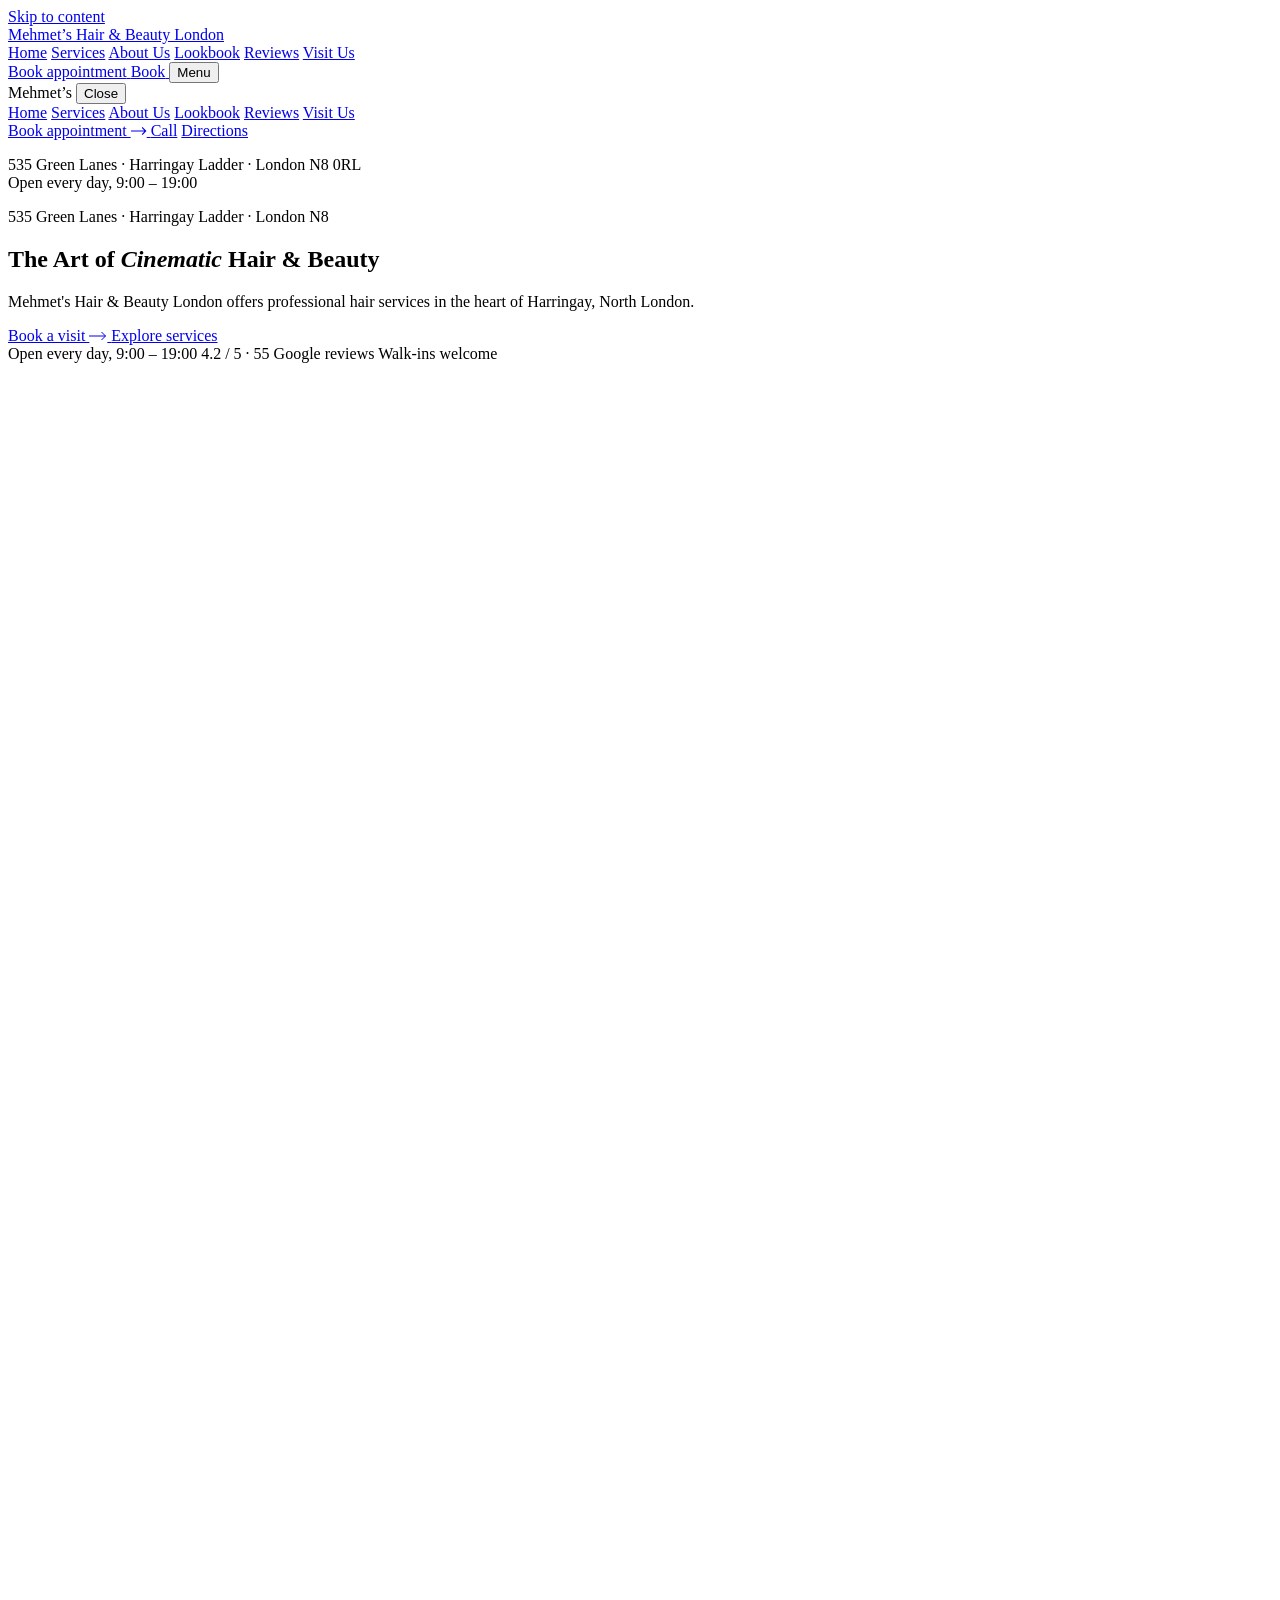
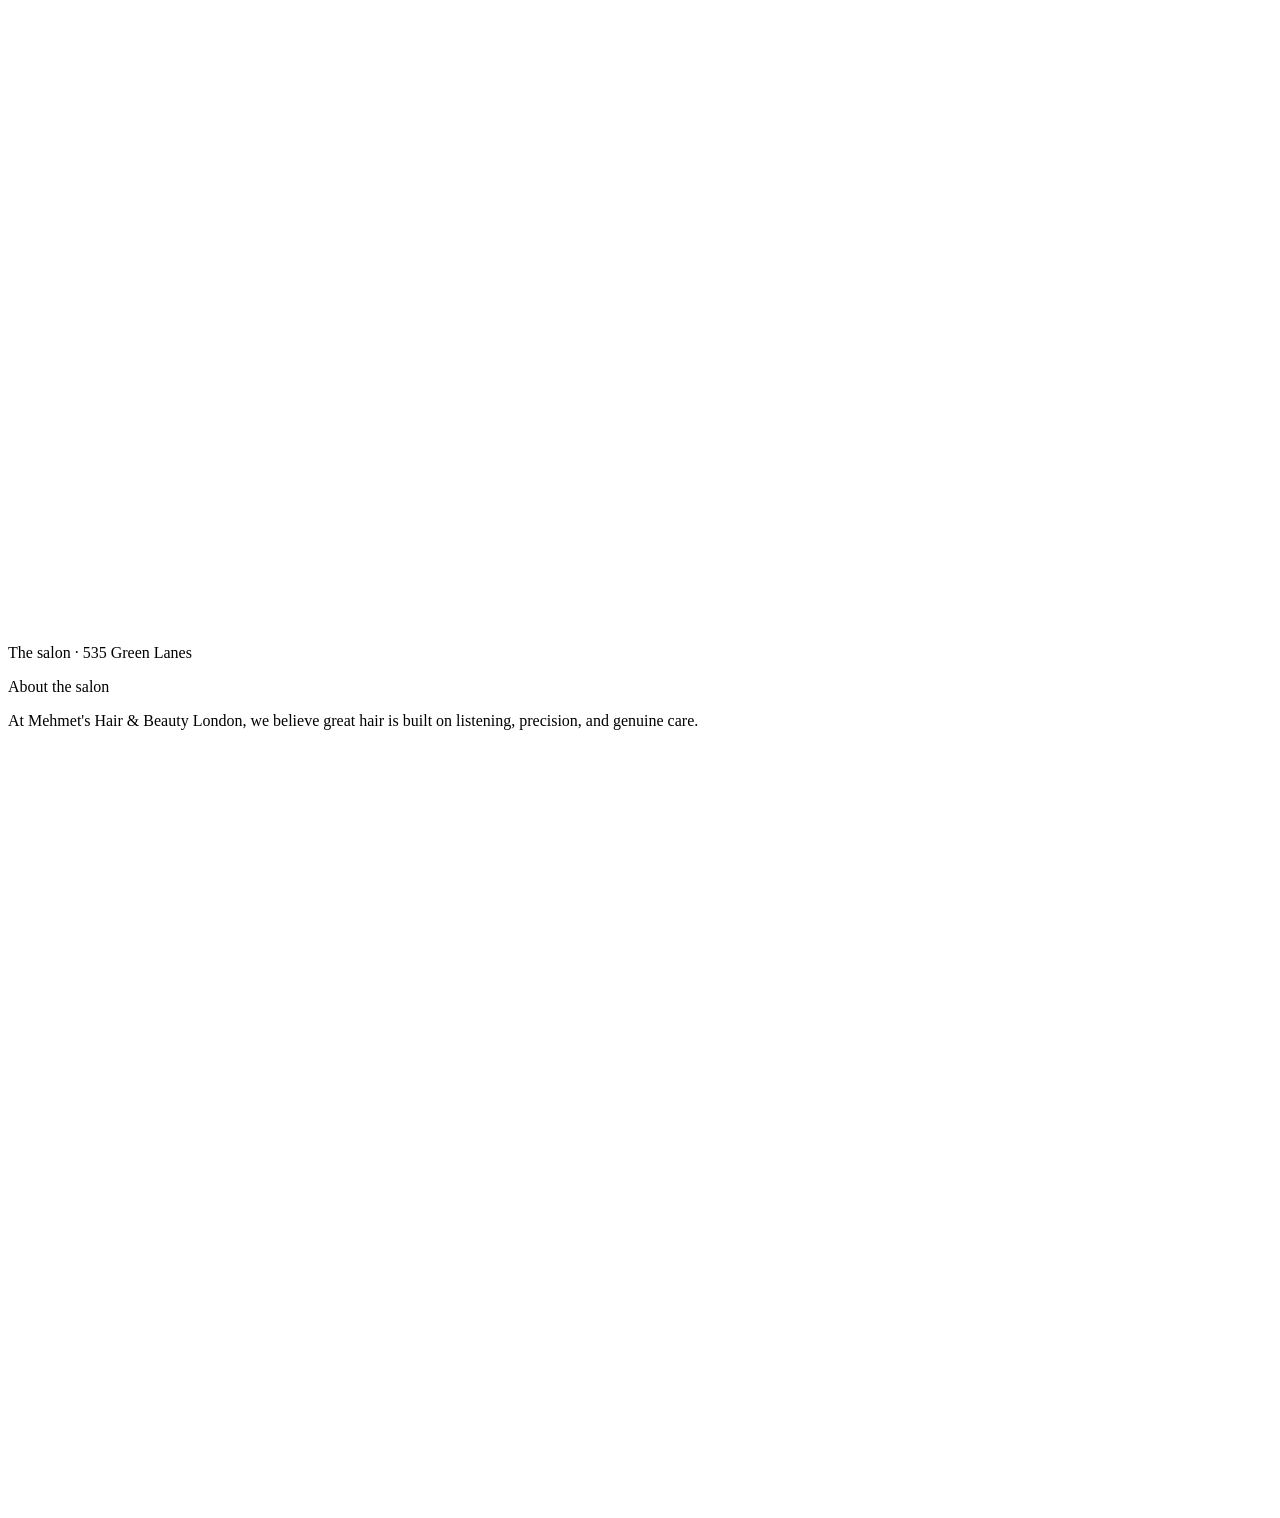
==== index.html @ 2f1217dd "Add files via upload" ====
<!DOCTYPE html>
<html lang="en-GB">
<head>
<meta charset="utf-8">
<meta name="viewport" content="width=device-width, initial-scale=1">
<title>Mehmet's Hair &amp; Beauty London | Hair Salon on Green Lanes, Harringay N8</title>
<meta name="description" content="Haircuts, blow dry, balayage, colour and beauty treatments at 535 Green Lanes, Harringay Ladder, London N8 0RL. Open every day 9:00–19:00. Call to book or walk in.">
<link rel="canonical" href="./">
<meta property="og:type" content="website">
<meta property="og:site_name" content="Mehmet's Hair &amp; Beauty London">
<meta property="og:title" content="Mehmet's Hair &amp; Beauty London — Green Lanes, Harringay">
<meta property="og:description" content="Haircuts, blow dry, balayage and beauty at 535 Green Lanes, London N8 0RL. Open every day 9:00–19:00.">
<meta property="og:image" content="assets/images/look-blonde-waves.jpg">
<meta name="twitter:card" content="summary_large_image">
<meta name="theme-color" content="#15120E">
<link rel="icon" href="favicon.svg" type="image/svg+xml">
<link rel="preconnect" href="https://fonts.googleapis.com">
<link rel="preconnect" href="https://fonts.gstatic.com" crossorigin>
<link rel="stylesheet" href="https://fonts.googleapis.com/css2?family=Libre+Caslon+Display&amp;family=Libre+Caslon+Text:ital@1&amp;family=Schibsted+Grotesk:wght@400;500;600&amp;display=swap" media="print" onload="this.media='all'">
<noscript><link rel="stylesheet" href="https://fonts.googleapis.com/css2?family=Libre+Caslon+Display&amp;family=Libre+Caslon+Text:ital@1&amp;family=Schibsted+Grotesk:wght@400;500;600&amp;display=swap"></noscript>
<link rel="preload" as="image" type="image/webp" fetchpriority="high"
      imagesizes="100vw"
      imagesrcset="assets/images/hero-salon-cinematic-480.webp 480w,
                   assets/images/hero-salon-cinematic-800.webp 800w,
                   assets/images/hero-salon-cinematic-1200.webp 1200w,
                   assets/images/hero-salon-cinematic.webp 1400w">
<link rel="stylesheet" href="assets/css/site.css?v=12">
<script type="application/ld+json">{"@context":"https://schema.org","@type":"HairSalon","name":"Mehmet's Hair & Beauty London","image":"assets/images/look-blonde-waves.jpg","telephone":"+44 20 8348 4081","address":{"@type":"PostalAddress","streetAddress":"535 Green Lanes, Harringay Ladder","addressLocality":"London","postalCode":"N8 0RL","addressCountry":"GB"},"geo":{"@type":"GeoCoordinates","latitude":51.5821896,"longitude":-0.0998259},"openingHoursSpecification":[{"@type":"OpeningHoursSpecification","dayOfWeek":["Monday","Tuesday","Wednesday","Thursday","Friday","Saturday","Sunday"],"opens":"09:00","closes":"19:00"}],"hasMap":"https://www.google.com/maps/place/?q=place_id:ChIJRani9_MbdkgRm6W9HlGE5A0","sameAs":["https://www.instagram.com/mehmets_hair_beauty/"]}</script>
<script src="assets/js/lenis.min.js?v=12" defer></script>
<script src="assets/js/site-motion.js?v=12" defer></script>
<script src="assets/js/site.js?v=12" defer></script>
</head>
<body>

<a class="skip-link" href="#main">Skip to content</a>

<!-- ============================================================= header -->
<header class="site-header" data-site-header>
  <div class="site-header__inner">
    <a class="wordmark" href="index.html" aria-label="Mehmet's Hair &amp; Beauty London, home">
      <span class="wordmark__name">Mehmet&rsquo;s</span>
      <span class="wordmark__sub">Hair &amp; Beauty London</span>
    </a>
    <nav class="main-nav" aria-label="Main">
      <a href="index.html" aria-current="page">Home</a>
      <a href="services.html">Services</a>
      <a href="#about">About Us</a>
      <a href="#lookbook">Lookbook</a>
      <a href="#reviews">Reviews</a>
      <a href="#visit">Visit Us</a>
    </nav>
    <div class="header-actions">
      <a class="btn-book" href="booking.html#request">
        <span class="btn-book__long">Book appointment</span>
        <span class="btn-book__short">Book</span>
      </a>
      <button class="menu-toggle" type="button" aria-label="Open menu" aria-expanded="false" aria-controls="site-menu" data-menu-open>
        <span class="menu-toggle__label">Menu</span>
        <span class="menu-toggle__bars" aria-hidden="true"><span></span><span></span></span>
      </button>
    </div>
  </div>
</header>

<!-- =============================================================== menu -->
<div class="site-menu" id="site-menu" role="dialog" aria-modal="true" aria-label="Menu" aria-hidden="true" data-menu>
  <div class="site-menu__bar">
    <span>Mehmet&rsquo;s</span>
    <button class="menu-close" type="button" data-menu-close>
      Close
      <span class="menu-close__x" aria-hidden="true"><span></span><span></span></span>
    </button>
  </div>
  <nav class="site-menu__nav" aria-label="Menu">
    <a href="index.html" aria-current="page">Home</a>
    <a href="services.html">Services</a>
    <a href="#about">About Us</a>
    <a href="#lookbook">Lookbook</a>
    <a href="#reviews">Reviews</a>
    <a href="#visit">Visit Us</a>
  </nav>
  <div class="site-menu__foot">
    <a class="btn-wide" href="booking.html#request">Book appointment
      <svg width="16" height="10" viewBox="0 0 18 10" fill="none" stroke="currentColor" stroke-width="1.3" aria-hidden="true"><path d="M0 5h16.5M12.5 1l4 4-4 4"/></svg>
    </a>
    <a class="btn-split" href="tel:+442083484081" aria-label="Call the salon on 020 8348 4081">Call</a>
    <a class="btn-split" href="https://www.google.com/maps/place/?q=place_id:ChIJRani9_MbdkgRm6W9HlGE5A0" target="_blank" rel="noopener">Directions</a>
    <p>535 Green Lanes · Harringay Ladder · London N8 0RL<br>Open every day, 9:00 – 19:00</p>
  </div>
</div>

<main id="main">

<!-- =========================================================== 01 hero -->
<section class="hero">
  <div class="hero__copy" data-parallax-below="1024" data-parallax-value="0.2">
    <p class="eyebrow hero__eyebrow" data-reveal="fade" data-now data-delay="100">535 Green Lanes · Harringay Ladder · London N8</p>
    <h1 data-reveal="lines" data-now data-delay="200">
      <span class="line"><span>The Art of</span></span>
      <span class="line"><span><em>Cinematic</em> Hair &amp;</span></span>
      <span class="line"><span>Beauty</span></span>
    </h1>
    <div class="hero__lede-row">
      <p class="hero__lede" data-reveal="up" data-now data-delay="700">Mehmet's Hair &amp; Beauty London offers professional hair services in the heart of Harringay, North London.</p>
      <div class="hero__cta" data-reveal="up" data-now data-delay="820">
        <a class="btn btn--cream" href="booking.html">Book a visit
          <svg width="18" height="10" viewBox="0 0 18 10" fill="none" stroke="currentColor" aria-hidden="true"><path d="M0 5h16.5M12.5 1l4 4-4 4"/></svg>
        </a>
        <a class="btn btn--ghost" href="services.html">Explore services</a>
      </div>
    </div>
    <div class="hero__meta" data-reveal="fade" data-now data-delay="1000">
      <span><span class="status-dot" data-status-dot></span><span data-status-text>Open every day, 9:00 – 19:00</span></span>
      <span>4.2 / 5 · 55 Google reviews</span>
      <span>Walk-ins welcome</span>
    </div>
  </div>
  <div class="hero__media">
    <div class="hero__frame" data-reveal="mask" data-now>
      <div class="hero__shift" data-parallax="0.12">
        <picture>
          <source type="image/webp"
                  sizes="100vw"
                  srcset="assets/images/hero-salon-cinematic-480.webp 480w,
                  assets/images/hero-salon-cinematic-800.webp 800w,
                  assets/images/hero-salon-cinematic-1200.webp 1200w,
                  assets/images/hero-salon-cinematic.webp 1400w">
          <img src="assets/images/hero-salon-cinematic.jpg" width="1400" height="1877" fetchpriority="high" decoding="async"
               alt="Inside Mehmet's Hair &amp; Beauty on Green Lanes: styling chairs and mirrors under warm ceiling light, with the wash area at the back">
        </picture>
      </div>
      <div class="hero__scrim-top"></div>
      <div class="hero__scrim-left"></div>
      <div class="hero__scrim-bottom"></div>
    </div>
    <div class="hero__rule" data-reveal="fade" data-now data-delay="1300" aria-hidden="true"></div>
    <span class="hero__vertical" data-reveal="fade" data-now data-delay="1500">The salon · 535 Green Lanes</span>
  </div>
</section>

<!-- ========================================================== 02 about -->
<section class="about" id="about">
  <div class="shell">
    <p class="eyebrow about__eyebrow" data-reveal="up">About the salon</p>
    <p class="about__statement" data-scrub>At Mehmet's Hair &amp; Beauty London, we believe great hair is built on listening, precision, and genuine care.</p>
    <div class="about__split">
      <div class="about__figure" data-reveal="mask">
        <div data-parallax="0.08">
          <picture>
            <source type="image/webp"
                  sizes="(min-width: 1024px) 48vw, 106vw"
                  srcset="assets/images/salon-storefront-480.webp 480w,
                  assets/images/salon-storefront-800.webp 800w,
                  assets/images/salon-storefront-1000.webp 1000w,
                  assets/images/salon-storefront.webp 1080w">
            <img src="assets/images/salon-storefront.jpg" width="1080" height="1442" loading="lazy" decoding="async"
                 alt="Mehmet's Hair &amp; Beauty shopfront with its red and blue script sign">
          </picture>
        </div>
      </div>
      <div class="about__text">
        <h2 data-reveal="lines">
          <span class="line line--flush"><span>Care, confidence &amp;</span></span>
          <span class="line"><span><em>beautiful results</em></span></span>
        </h2>
        <p data-reveal="up">For over 12 years on Green Lanes in Harringay, Mehmet has provided dedicated hair styling tailored to each client's individual needs.</p>
        <p data-reveal="up">Whether you need a quick trim, a precision haircut, a professional blow dry, or luminous balayage, every client receives personalized attention in a comfortable atmosphere.</p>
        <div class="about__stats" data-reveal="stagger">
          <div>
            <span class="about__stat-n">12+</span>
            <span class="about__stat-l">Years serving Harringay</span>
          </div>
          <div>
            <span class="about__stat-n">4.2<small> / 5</small></span>
            <span class="about__stat-l">From 55 Google reviews</span>
          </div>
        </div>
      </div>
    </div>
  </div>
</section>

<!-- ======================================================= 03 services -->
<section class="svc-index">
  <div class="shell">
    <div class="svc-index__head">
      <div>
        <p class="eyebrow" data-reveal="up">Services</p>
        <h2 data-reveal="lines">
          <span class="line line--flush"><span>The Craft of</span></span>
          <span class="line"><span>Hair &amp; Beauty</span></span>
        </h2>
      </div>
      <div class="svc-index__aside" data-reveal="up">
        <p>Bespoke haircuts, precision colouring, and luxury beauty treatments tailored to your individuality on Green Lanes.</p>
        <a class="link-underline link-underline--ink" href="services.html">View all services
          <svg width="18" height="10" viewBox="0 0 18 10" fill="none" stroke="currentColor" aria-hidden="true"><path d="M0 5h16.5M12.5 1l4 4-4 4"/></svg>
        </a>
      </div>
    </div>
    <div class="svc-index__list" data-preview-list="#svc-preview" data-reveal="stagger">
      <a class="svc-row" href="services.html#hair" data-preview="0">
        <span class="svc-row__main">
          <span class="svc-row__title">Hair &amp; Styling</span>
          <span class="svc-row__desc">Cuts, blow dry, updos, braids, perms and extensions</span>
        </span>
        <span class="svc-row__count">14 services
          <svg width="18" height="10" viewBox="0 0 18 10" fill="none" stroke="currentColor" aria-hidden="true"><path d="M0 5h16.5M12.5 1l4 4-4 4"/></svg>
        </span>
      </a>
      <a class="svc-row" href="services.html#colour" data-preview="1">
        <span class="svc-row__main">
          <span class="svc-row__title">Colour &amp; <em class="accent">Treatments</em></span>
          <span class="svc-row__desc">Balayage, highlights, gloss, keratin and hydration treatments</span>
        </span>
        <span class="svc-row__count">11 services
          <svg width="18" height="10" viewBox="0 0 18 10" fill="none" stroke="currentColor" aria-hidden="true"><path d="M0 5h16.5M12.5 1l4 4-4 4"/></svg>
        </span>
      </a>
      <a class="svc-row" href="services.html#beauty" data-preview="2">
        <span class="svc-row__main">
          <span class="svc-row__title">Beauty</span>
          <span class="svc-row__desc">Threading, waxing, laser hair removal, manicure and pedicure</span>
        </span>
        <span class="svc-row__count">5 services
          <svg width="18" height="10" viewBox="0 0 18 10" fill="none" stroke="currentColor" aria-hidden="true"><path d="M0 5h16.5M12.5 1l4 4-4 4"/></svg>
        </span>
      </a>
    </div>
  </div>
</section>

<!-- ======================================================= 04 lookbook -->
<section class="lookbook" id="lookbook" data-hscroll>
  <div class="lookbook__pin" data-hscroll-pin>
    <div class="lookbook__head">
      <div>
        <p class="eyebrow" data-reveal="up">Salon lookbook</p>
        <h2 data-reveal="lines"><span class="line"><span>The Hair <em class="accent">Collection</em></span></span></h2>
      </div>
      <p class="lookbook__intro" data-reveal="up">Recent haircuts, balayage, and styling work from Mehmet's Hair &amp; Beauty London.<span class="lookbook__swipe">Swipe to browse →</span></p>
    </div>
    <div class="lookbook__track" data-hscroll-track>

      <figure class="look">
        <div class="look__frame"><picture><source type="image/webp"
                  sizes="(min-width: 1024px) 410px, 90vw"
                  srcset="assets/images/look-ash-balayage-480.webp 480w,
                  assets/images/look-ash-balayage-800.webp 800w,
                  assets/images/look-ash-balayage-1200.webp 1200w,
                  assets/images/look-ash-balayage.webp 1220w"><img src="assets/images/look-ash-balayage.jpg" width="1220" height="1490" loading="lazy" decoding="async" style="object-position:35% 50%" alt="Silver-ash balayage with soft waves"></picture></div>
        <figcaption><span>Ash balayage</span></figcaption>
      </figure>
      <figure class="look look--low">
        <div class="look__frame"><picture><source type="image/webp"
                  sizes="(min-width: 1024px) 410px, 90vw"
                  srcset="assets/images/look-bridal-updo-480.webp 480w,
                  assets/images/look-bridal-updo-800.webp 800w,
                  assets/images/look-bridal-updo-1200.webp 1200w,
                  assets/images/look-bridal-updo.webp 1229w"><img src="assets/images/look-bridal-updo.jpg" width="1229" height="1500" loading="lazy" decoding="async" style="object-position:50% 35%" alt="Bridal updo with a crystal tiara and veil"></picture></div>
        <figcaption><span>Bridal updo</span></figcaption>
      </figure>
      <figure class="look">
        <div class="look__frame"><picture><source type="image/webp"
                  sizes="(min-width: 1024px) 410px, 90vw"
                  srcset="assets/images/look-platinum-fringe-480.webp 480w,
                  assets/images/look-platinum-fringe-800.webp 800w,
                  assets/images/look-platinum-fringe-1200.webp 1200w,
                  assets/images/look-platinum-fringe.webp 1229w"><img src="assets/images/look-platinum-fringe.jpg" width="1229" height="1500" loading="lazy" decoding="async" style="object-position:50% 30%" alt="Long platinum blonde hair with a full fringe"></picture></div>
        <figcaption><span>Platinum &amp; fringe</span></figcaption>
      </figure>
      <figure class="look look--low">
        <div class="look__frame"><picture><source type="image/webp"
                  sizes="(min-width: 1024px) 410px, 90vw"
                  srcset="assets/images/look-brunette-waves-480.webp 480w,
                  assets/images/look-brunette-waves-800.webp 800w,
                  assets/images/look-brunette-waves-1200.webp 1200w,
                  assets/images/look-brunette-waves.webp 1500w"><img src="assets/images/look-brunette-waves.jpg" width="1500" height="1496" loading="lazy" decoding="async" style="object-position:50% 40%" alt="Glossy brunette blow dry with loose waves"></picture></div>
        <figcaption><span>Brunette blow dry</span></figcaption>
      </figure>
      <figure class="look">
        <div class="look__frame"><picture><source type="image/webp"
                  sizes="(min-width: 1024px) 410px, 90vw"
                  srcset="assets/images/look-honey-blonde-480.webp 480w,
                  assets/images/look-honey-blonde-800.webp 800w,
                  assets/images/look-honey-blonde-1200.webp 1200w,
                  assets/images/look-honey-blonde.webp 1500w"><img src="assets/images/look-honey-blonde.jpg" width="1500" height="1320" loading="lazy" decoding="async" style="object-position:55% 50%" alt="Honey blonde balayage with a bouncy blow dry"></picture></div>
        <figcaption><span>Honey blonde</span></figcaption>
      </figure>
      <figure class="look look--low">
        <div class="look__frame"><picture><source type="image/webp"
                  sizes="(min-width: 1024px) 410px, 90vw"
                  srcset="assets/images/look-icy-blonde-480.webp 480w,
                  assets/images/look-icy-blonde-800.webp 800w,
                  assets/images/look-icy-blonde-1200.webp 1200w,
                  assets/images/look-icy-blonde.webp 1239w"><img src="assets/images/look-icy-blonde.jpg" width="1239" height="1500" loading="lazy" decoding="async" style="object-position:50% 30%" alt="Icy blonde lob photographed at the salon window on Green Lanes"></picture></div>
        <figcaption><span>Icy blonde</span></figcaption>
      </figure>
      <figure class="look">
        <div class="look__frame"><picture><source type="image/webp"
                  sizes="(min-width: 1024px) 410px, 90vw"
                  srcset="assets/images/look-bridal-curls-480.webp 480w,
                  assets/images/look-bridal-curls-800.webp 800w,
                  assets/images/look-bridal-curls-1200.webp 1200w,
                  assets/images/look-bridal-curls.webp 1498w"><img src="assets/images/look-bridal-curls.jpg" width="1498" height="1500" loading="lazy" decoding="async" style="object-position:50% 40%" alt="Bridal styling with long dark curls and a pearl headpiece"></picture></div>
        <figcaption><span>Bridal curls</span></figcaption>
      </figure>
      <figure class="look look--low">
        <div class="look__frame"><picture><source type="image/webp"
                  sizes="(min-width: 1024px) 410px, 90vw"
                  srcset="assets/images/look-ash-waves-480.webp 480w,
                  assets/images/look-ash-waves-800.webp 800w,
                  assets/images/look-ash-waves.webp 836w"><img src="assets/images/look-ash-waves.jpg" width="836" height="1243" loading="lazy" decoding="async" style="object-position:50% 30%" alt="Ash blonde waves outside the salon on Green Lanes"></picture></div>
        <figcaption><span>Ash blonde waves</span></figcaption>
      </figure>
      <figure class="look">
        <div class="look__frame"><picture><source type="image/webp"
                  sizes="(min-width: 1024px) 410px, 90vw"
                  srcset="assets/images/look-platinum-bob-480.webp 480w,
                  assets/images/look-platinum-bob-800.webp 800w,
                  assets/images/look-platinum-bob.webp 1195w"><img src="assets/images/look-platinum-bob.jpg" width="1195" height="1200" loading="lazy" decoding="async" style="object-position:30% 30%" alt="Sleek platinum blonde bob, shown from the front and in the mirror"></picture></div>
        <figcaption><span>Platinum bob</span></figcaption>
      </figure>
      <figure class="look look--low">
        <div class="look__frame"><picture><source type="image/webp"
                  sizes="(min-width: 1024px) 410px, 90vw"
                  srcset="assets/images/look-smoky-balayage-480.webp 480w,
                  assets/images/look-smoky-balayage-800.webp 800w,
                  assets/images/look-smoky-balayage.webp 953w"><img src="assets/images/look-smoky-balayage.jpg" width="953" height="1200" loading="lazy" decoding="async" style="object-position:40% 45%" alt="Smoky ash balayage with soft waves, outside the salon window on Green Lanes"></picture></div>
        <figcaption><span>Smoky balayage</span></figcaption>
      </figure>

      <div class="look-end">
        <p>More recent work on <em>Instagram</em></p>
        <a class="btn btn--ghost has-arrow" href="https://www.instagram.com/mehmets_hair_beauty/?hl=en" target="_blank" rel="noopener">@mehmets_hair_beauty
          <svg width="18" height="10" viewBox="0 0 18 10" fill="none" stroke="currentColor" aria-hidden="true"><path d="M0 5h16.5M12.5 1l4 4-4 4"/></svg>
        </a>
      </div>
    </div>
    <div class="lookbook__progress">
      <div><div data-hscroll-progress></div></div>
    </div>
  </div>
</section>

<!-- ======================================================== 05 reviews -->
<section class="reviews" id="reviews">
  <div class="shell reviews__shell">
    <div class="reviews__aside">
      <p class="eyebrow" data-reveal="up">Client reviews</p>
      <div class="reviews__score" data-reveal="lines"><span class="line"><span data-reviews-score>4.2</span></span></div>
      <p data-reveal="up">Average rating out of 5, from <span data-reviews-count>55</span> reviews on Google.</p>
      <div class="reviews__actions" data-reveal="up">
        <a class="btn btn--cream on-wine" href="https://www.google.com/maps/place/?q=place_id:ChIJRani9_MbdkgRm6W9HlGE5A0" target="_blank" rel="noopener">Read on Google
          <svg width="18" height="10" viewBox="0 0 18 10" fill="none" stroke="currentColor" aria-hidden="true"><path d="M0 5h16.5M12.5 1l4 4-4 4"/></svg>
        </a>
        <a class="btn btn--ghost" href="https://search.google.com/local/writereview?placeid=ChIJRani9_MbdkgRm6W9HlGE5A0" target="_blank" rel="noopener">Write a review</a>
      </div>
    </div>
    <div class="reviews__list">
      <h2 data-reveal="lines">
        <span class="line"><span>Real words from</span></span>
        <span class="line"><span><em>our clients</em></span></span>
      </h2>
      <!-- Replaced in place when GET /api/reviews returns a live Google Business Profile cache -->
      <div data-reviews>
        <figure class="review" data-reveal="up">
          <span class="review__stars" aria-label="5 out of 5 stars">★★★★★</span>
          <blockquote>“Absolutely excellent haircut! Mehmet is incredibly skilled, professional and efficient. He understood exactly what suited me and gave me the best haircut I've had in a long time.”</blockquote>
          <figcaption>Samya Fawz <span>· Google review</span></figcaption>
        </figure>
        <figure class="review" data-reveal="up">
          <span class="review__stars" aria-label="5 out of 5 stars">★★★★★</span>
          <blockquote>“I have been going to mehmet for over 12 years now and he always listens and when you say cut a small amount of hair off he does exactly what you ask. You leave happy.”</blockquote>
          <figcaption>Charlotte Salam <span>· Google review</span></figcaption>
        </figure>
        <figure class="review" data-reveal="up">
          <span class="review__stars" aria-label="5 out of 5 stars">★★★★★</span>
          <blockquote>“Great local salon. Mehmet is professional and attentive. Would definitely recommend to anyone looking for quality hair care in Harringay.”</blockquote>
          <figcaption>Enis A <span>· Google review</span></figcaption>
        </figure>
      </div>
    </div>
  </div>
</section>

<!-- ========================================================== 06 visit -->
<section class="visit" id="visit">
  <div class="shell visit__shell">
    <div class="visit__copy on-light">
      <p class="eyebrow" data-reveal="up">Location &amp; hours</p>
      <h2 data-reveal="lines">
        <span class="line line--flush"><span>Visit our</span></span>
        <span class="line"><span><em class="accent">Harringay</em> salon</span></span>
      </h2>
      <p class="visit__lede" data-reveal="up">We are conveniently located on Green Lanes in the Harringay Ladder area of North London.</p>
      <div class="visit__facts" data-reveal="stagger">
        <div class="visit__fact">
          <span class="visit__key">Address</span>
          <address class="visit__val">535 Green Lanes, Harringay Ladder<br>London N8 0RL</address>
        </div>
        <div class="visit__fact">
          <span class="visit__key">Opening hours</span>
          <span class="visit__hours">
            <span class="visit__val">Monday – Sunday, 9:00 – 19:00</span>
            <span class="visit__status"><span class="status-dot" data-status-dot></span><span data-status-text>Open every day, 9:00 – 19:00</span></span>
          </span>
        </div>
        <div class="visit__note">Walk-ins welcome &amp; appointments available by phone.</div>
      </div>
      <div class="visit__cta" data-reveal="up">
        <a class="btn btn--ink" href="https://www.google.com/maps/place/?q=place_id:ChIJRani9_MbdkgRm6W9HlGE5A0" target="_blank" rel="noopener">Get directions
          <svg width="18" height="10" viewBox="0 0 18 10" fill="none" stroke="currentColor" aria-hidden="true"><path d="M0 5h16.5M12.5 1l4 4-4 4"/></svg>
        </a>
        <a class="btn btn--ghost-ink" href="tel:+442083484081" aria-label="Call the salon on 020 8348 4081">Call the salon</a>
      </div>
    </div>
    <div class="visit__map" data-reveal="mask">
      <iframe class="map-embed" title="Map showing Mehmet's Hair &amp; Beauty London at 535 Green Lanes, London N8 0RL"
              src="https://maps.google.com/maps?q=Mehmet%27s%20Hair%20%26%20Beauty%20London%2C%20535%20Green%20Lanes%2C%20London%20N8%200RL&amp;z=16&amp;output=embed"
              loading="lazy"></iframe>
    </div>
  </div>
</section>

<!-- ====================================================== 07 final CTA -->
<section class="closing">
  <div class="closing__panel" data-reveal="mask">
    <div class="closing__shift" data-parallax="0.1">
      <picture>
        <source type="image/webp"
                  sizes="114vw"
                  srcset="assets/images/salon-interior-480.webp 480w,
                  assets/images/salon-interior-800.webp 800w,
                  assets/images/salon-interior-1200.webp 1200w,
                  assets/images/salon-interior.webp 1800w">
        <img src="assets/images/salon-interior.jpg" width="1800" height="1350" loading="lazy" decoding="async"
             alt="Salon floor with a row of styling chairs facing tall mirrors and windows">
      </picture>
    </div>
    <div class="closing__scrim-x"></div>
    <div class="closing__scrim-y"></div>
    <div class="closing__copy">
      <p class="eyebrow" data-reveal="up">Your next look starts here</p>
      <h2 data-reveal="lines">
        <span class="line line--flush"><span>Visit Mehmet&rsquo;s</span></span>
        <span class="line"><span><em class="accent">in Harringay</em></span></span>
      </h2>
      <p data-reveal="up">Visit Mehmet's Hair &amp; Beauty London on Green Lanes, Harringay Ladder.</p>
      <div class="closing__cta" data-reveal="up">
        <a class="btn btn--cream" href="booking.html">Book a visit
          <svg width="18" height="10" viewBox="0 0 18 10" fill="none" stroke="currentColor" aria-hidden="true"><path d="M0 5h16.5M12.5 1l4 4-4 4"/></svg>
        </a>
        <a class="btn btn--ghost" href="tel:+442083484081" aria-label="Call the salon on 020 8348 4081">Call the salon</a>
      </div>
    </div>
  </div>
</section>

</main>

<!-- ============================================================= footer -->
<footer class="site-footer">
  <div class="shell">
    <div class="site-footer__grid">
      <div>
        <p class="site-footer__blurb">Professional hair salon located on Green Lanes, Harringay.</p>
      </div>
      <nav class="site-footer__col" aria-label="Footer">
        <span class="site-footer__head">Explore</span>
        <a href="index.html">Home</a>
        <a href="services.html">Services</a>
        <a href="#about">About Us</a>
        <a href="#lookbook">Lookbook</a>
        <a href="#reviews">Reviews</a>
        <a href="#visit">Visit Us</a>
        <a href="booking.html#request">Book appointment</a>
      </nav>
      <div class="site-footer__col">
        <span class="site-footer__head">Contact</span>
        <a href="tel:+442083484081" aria-label="Call the salon on 020 8348 4081">Call the salon</a>
        <a href="https://www.google.com/maps/place/?q=place_id:ChIJRani9_MbdkgRm6W9HlGE5A0" target="_blank" rel="noopener">Get directions</a>
        <a href="https://www.instagram.com/mehmets_hair_beauty/?hl=en" target="_blank" rel="noopener">Instagram</a>
      </div>
      <div class="site-footer__col">
        <span class="site-footer__head">Visit</span>
        <span>535 Green Lanes, Harringay Ladder<br>London N8 0RL</span>
        <span>Monday – Sunday<br>9:00 – 19:00</span>
      </div>
    </div>
    <div class="site-footer__word" data-reveal="lines" aria-hidden="true"><span class="line"><span>Mehmet&rsquo;s</span></span></div>
    <div class="site-footer__legal">
      <span>© 2026 Mehmet's Hair &amp; Beauty London. All rights reserved.</span>
      <span>535 Green Lanes · Harringay Ladder · London N8 0RL</span>
      <button class="to-top" type="button" data-to-top>Back to top <span aria-hidden="true">↑</span></button>
    </div>
  </div>
  <div class="quick-bar__spacer"></div>
</footer>

<!-- Cursor-follow preview for the services index (fine pointers only) -->
<!-- The card only ever shows on fine pointers at >=1024px. A display:none <img src>
     is still downloaded, so the sources stay in data-src until site-motion decides the
     preview is actually in play — otherwise every phone paid ~750KB for nothing. -->
<div class="svc-preview" id="svc-preview" aria-hidden="true">
  <img data-src="assets/images/look-brunette-waves-480.webp" data-preview-img="0" alt="" width="188" height="236" decoding="async">
  <img data-src="assets/images/look-ash-balayage-480.webp" data-preview-img="1" alt="" width="188" height="236" decoding="async">
  <img data-src="assets/images/look-bridal-curls-480.webp" data-preview-img="2" alt="" width="188" height="236" decoding="async">
</div>

<nav class="quick-bar" aria-label="Quick contact" data-quick-bar>
  <a href="tel:+442083484081" aria-label="Call the salon on 020 8348 4081">
    <svg width="16" height="16" viewBox="0 0 24 24" fill="none" stroke="currentColor" aria-hidden="true"><path d="M22 16.92v3a2 2 0 0 1-2.18 2 19.79 19.79 0 0 1-8.63-3.07 19.5 19.5 0 0 1-6-6 19.79 19.79 0 0 1-3.07-8.67A2 2 0 0 1 4.11 2h3a2 2 0 0 1 2 1.72 12.84 12.84 0 0 0 .7 2.81 2 2 0 0 1-.45 2.11L8.09 9.91a16 16 0 0 0 6 6l1.27-1.27a2 2 0 0 1 2.11-.45 12.84 12.84 0 0 0 2.81.7A2 2 0 0 1 22 16.92z"/></svg>Call
  </a>
  <a href="https://www.google.com/maps/place/?q=place_id:ChIJRani9_MbdkgRm6W9HlGE5A0" target="_blank" rel="noopener">
    <svg width="16" height="16" viewBox="0 0 24 24" fill="none" stroke="currentColor" aria-hidden="true"><path d="M21 10c0 7-9 13-9 13s-9-6-9-13a9 9 0 0 1 18 0z"/><circle cx="12" cy="10" r="3"/></svg>Directions
  </a>
</nav>

</body>
</html>
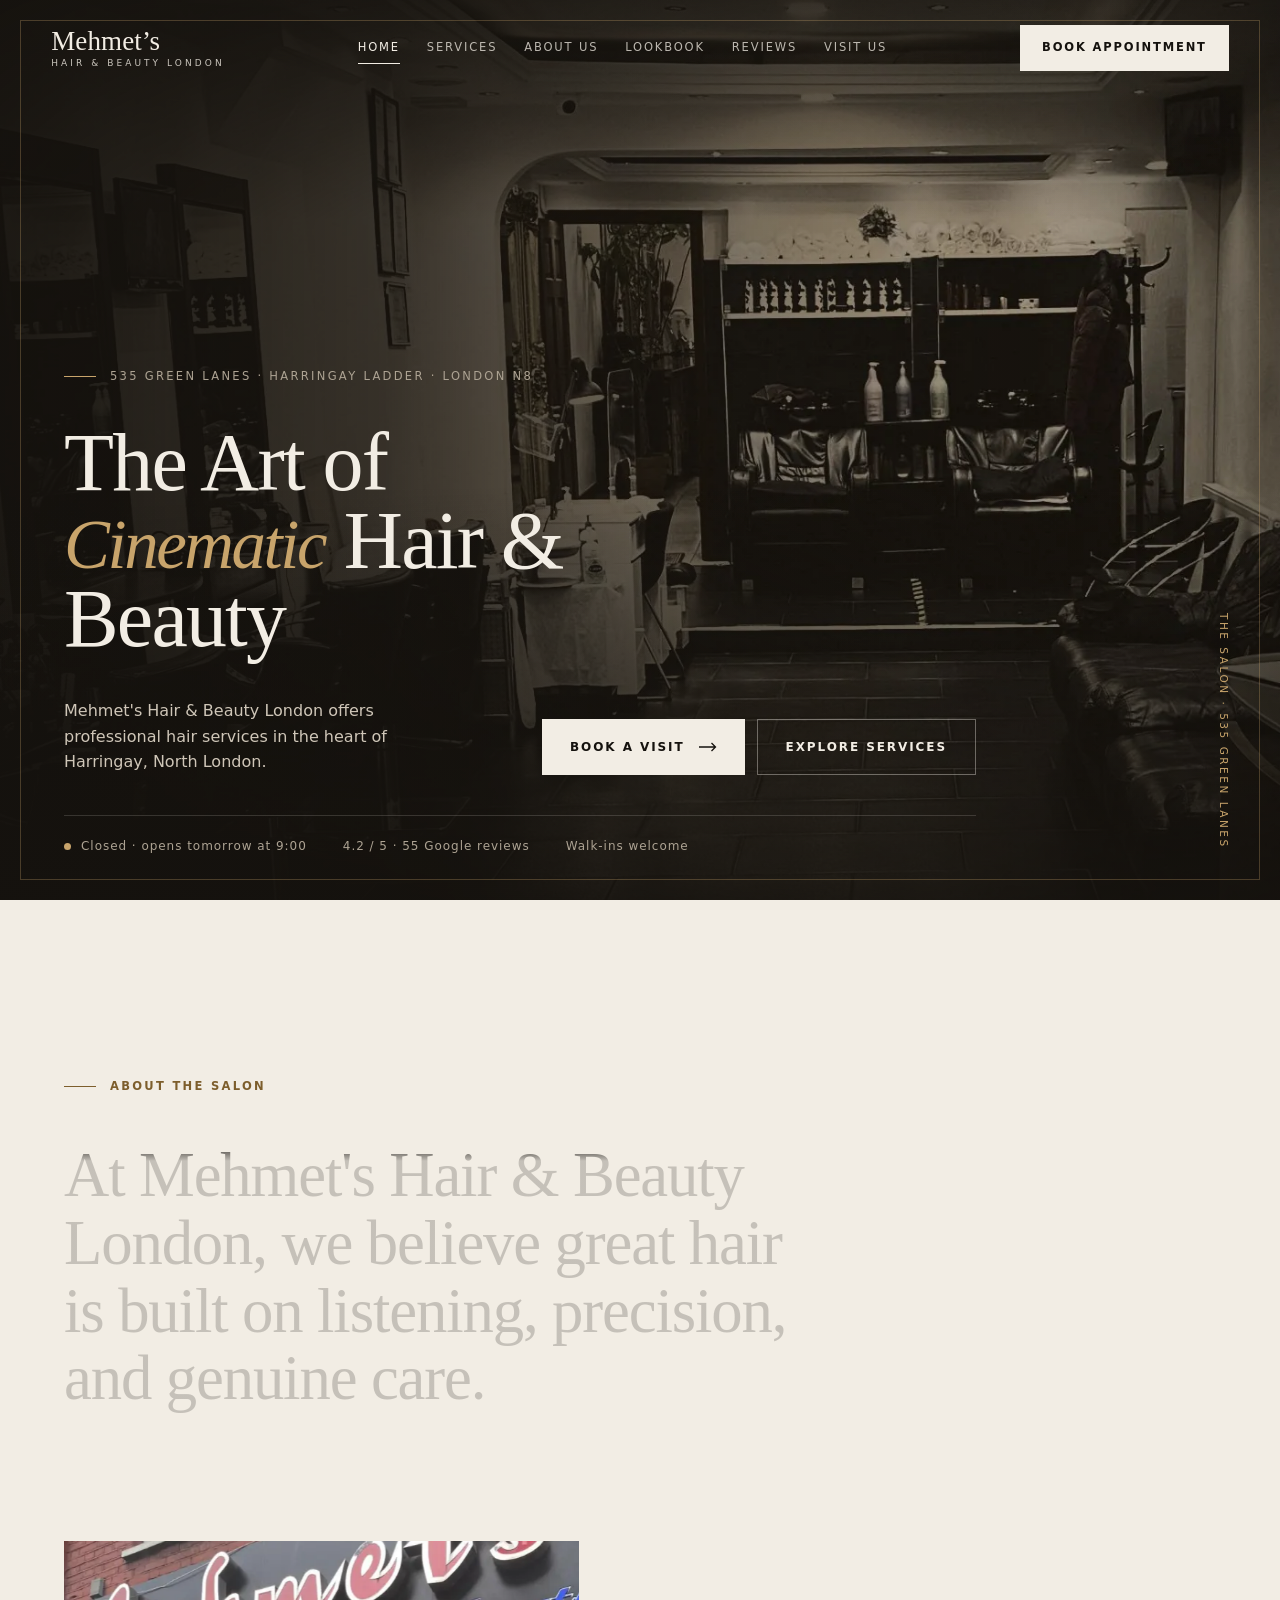
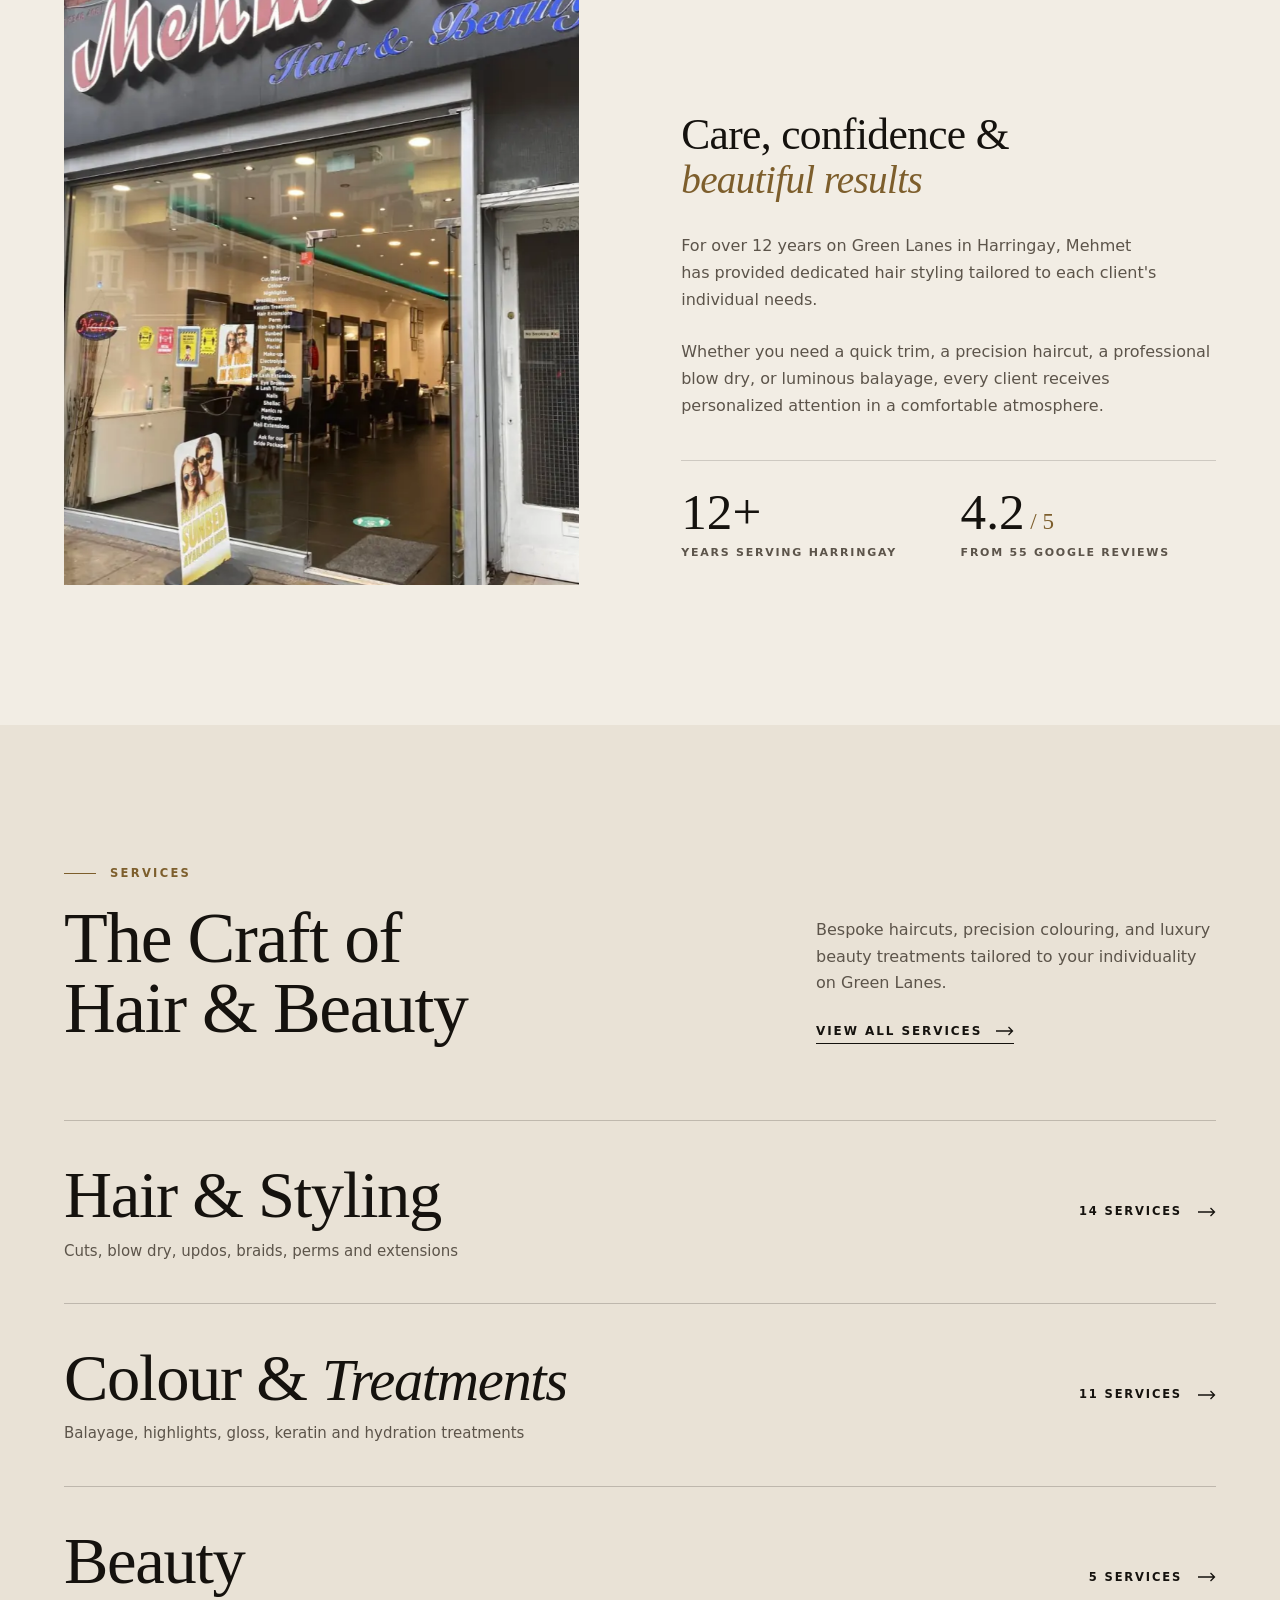
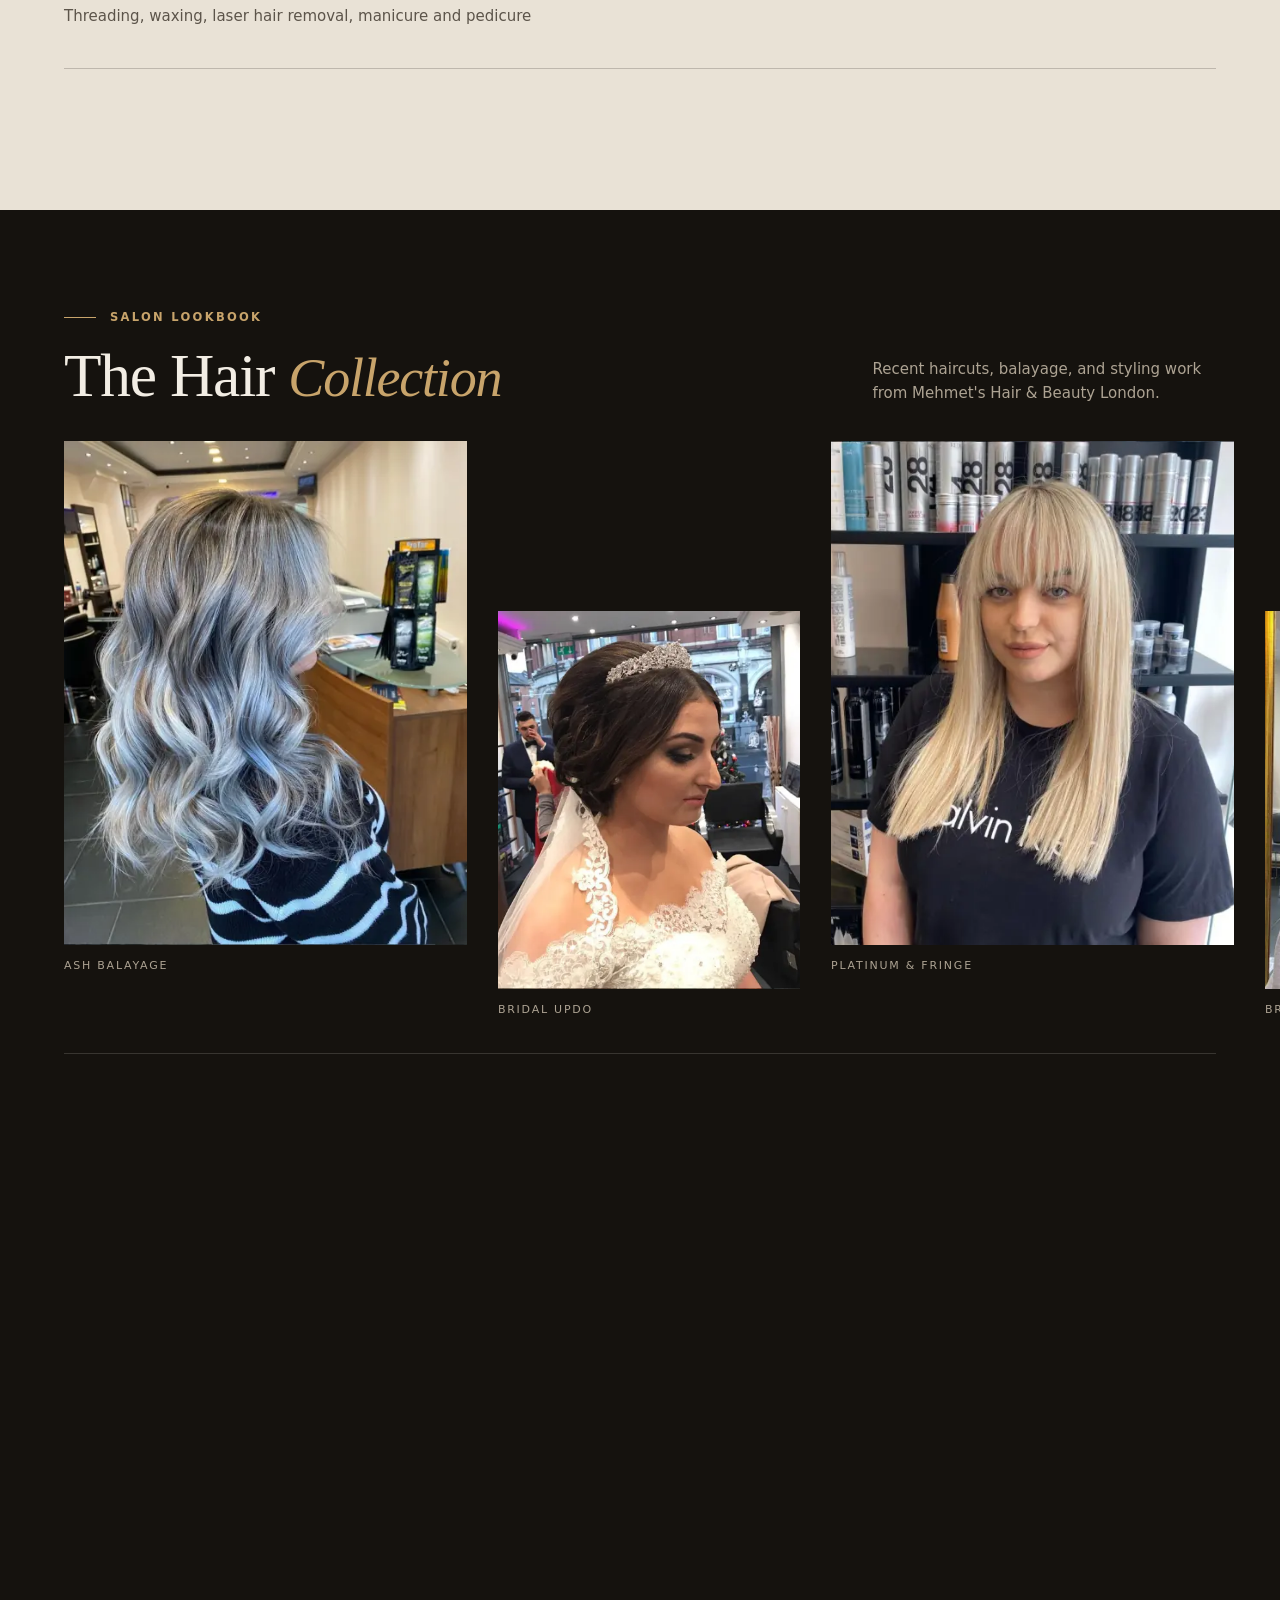
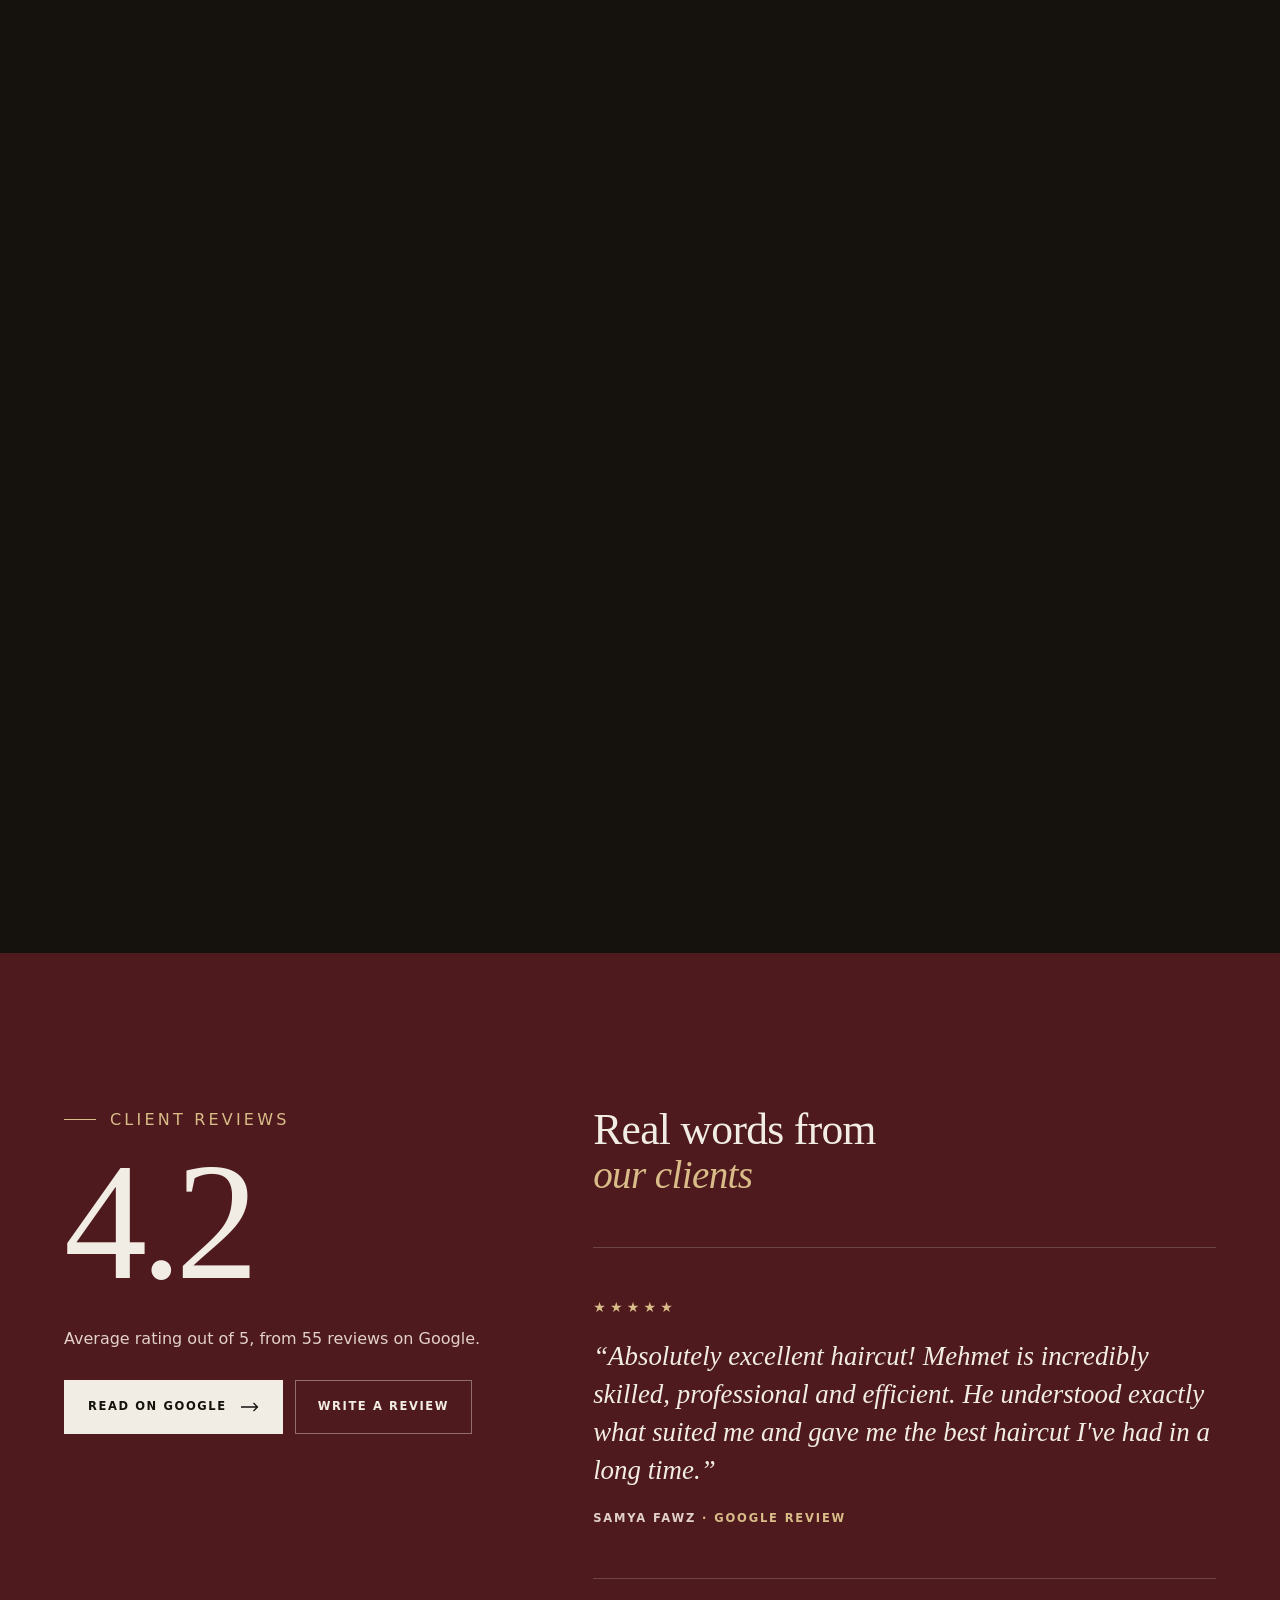
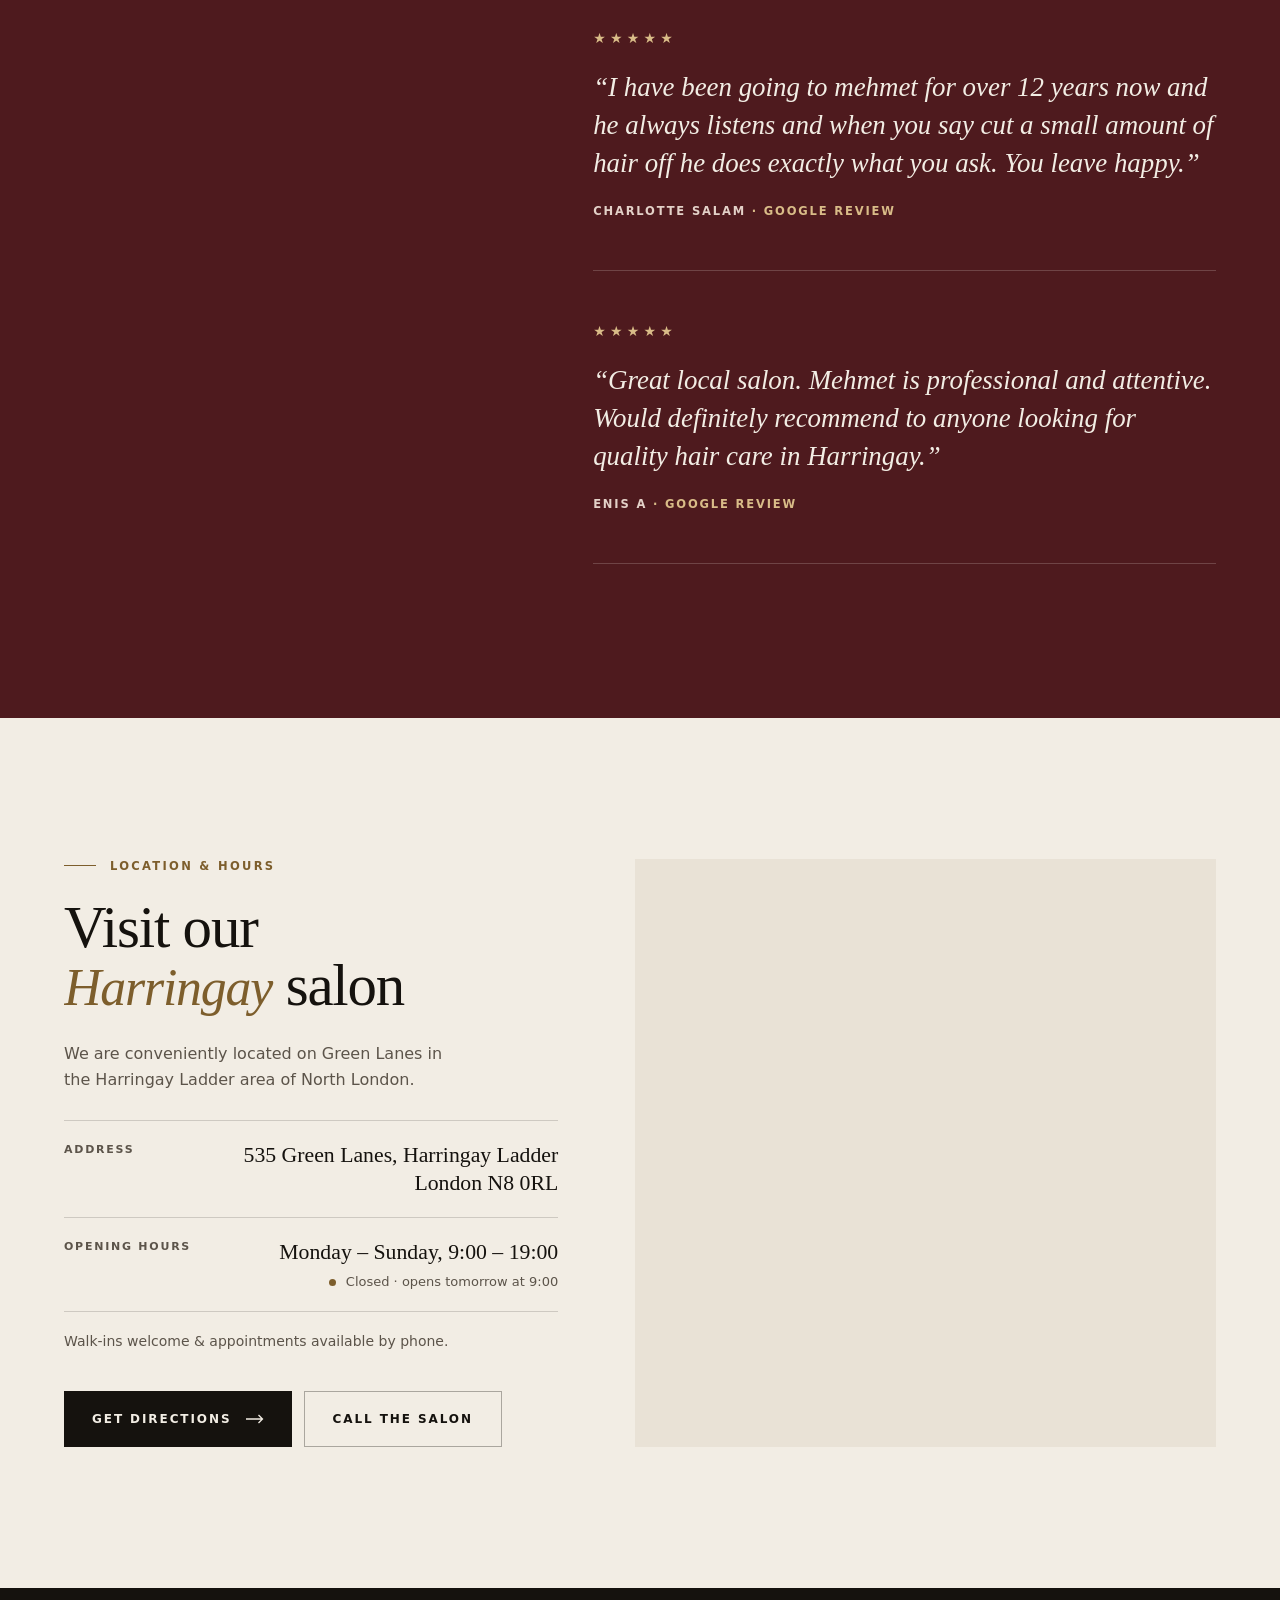
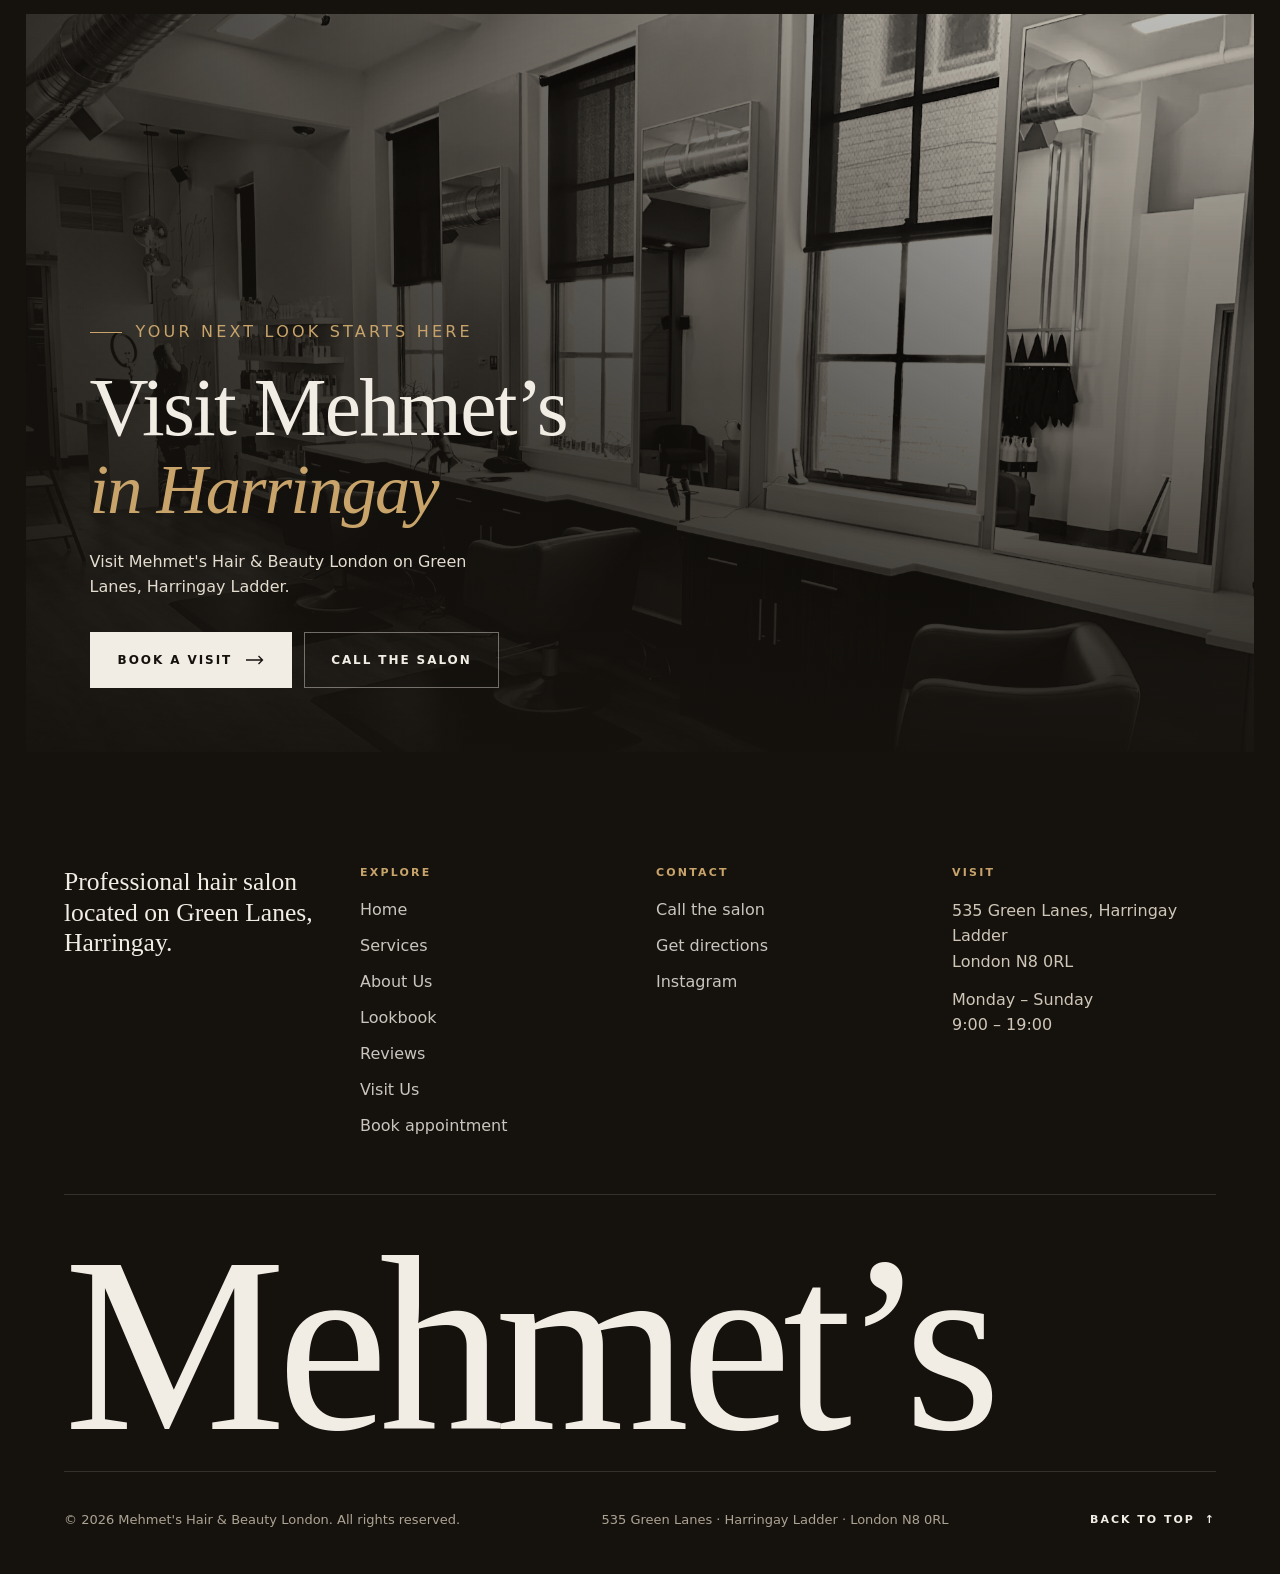
==== commit 654ac2f0: "Update and finalize salon website preview Fix Get Directions links to use the verified place ID with" ====
--- a/index.html
+++ b/index.html
@@ -10,7 +10,7 @@
 <meta property="og:site_name" content="Mehmet's Hair &amp; Beauty London">
 <meta property="og:title" content="Mehmet's Hair &amp; Beauty London — Green Lanes, Harringay">
 <meta property="og:description" content="Haircuts, blow dry, balayage and beauty at 535 Green Lanes, London N8 0RL. Open every day 9:00–19:00.">
-<meta property="og:image" content="assets/images/look-blonde-waves.jpg">
+<meta property="og:image" content="https://husnain-designs.github.io/Mehmets-hairsbeauty-preview/assets/images/look-blonde-waves.jpg">
 <meta name="twitter:card" content="summary_large_image">
 <meta name="theme-color" content="#15120E">
 <link rel="icon" href="favicon.svg" type="image/svg+xml">
@@ -84,7 +84,7 @@
       <svg width="16" height="10" viewBox="0 0 18 10" fill="none" stroke="currentColor" stroke-width="1.3" aria-hidden="true"><path d="M0 5h16.5M12.5 1l4 4-4 4"/></svg>
     </a>
     <a class="btn-split" href="tel:+442083484081" aria-label="Call the salon on 020 8348 4081">Call</a>
-    <a class="btn-split" href="https://www.google.com/maps/place/?q=place_id:ChIJRani9_MbdkgRm6W9HlGE5A0" target="_blank" rel="noopener">Directions</a>
+    <a class="btn-split" href="https://www.google.com/maps/dir/?api=1&amp;destination=Mehmet%27s%20Hair%20%26%20Beauty%20London%2C%20535%20Green%20Lanes%2C%20Harringay%20Ladder%2C%20London%20N8%200RL%2C%20United%20Kingdom&amp;destination_place_id=ChIJRani9_MbdkgRm6W9HlGE5A0" target="_blank" rel="noopener noreferrer">Directions</a>
     <p>535 Green Lanes · Harringay Ladder · London N8 0RL<br>Open every day, 9:00 – 19:00</p>
   </div>
 </div>
@@ -351,7 +351,7 @@
       <div class="reviews__score" data-reveal="lines"><span class="line"><span data-reviews-score>4.2</span></span></div>
       <p data-reveal="up">Average rating out of 5, from <span data-reviews-count>55</span> reviews on Google.</p>
       <div class="reviews__actions" data-reveal="up">
-        <a class="btn btn--cream on-wine" href="https://www.google.com/maps/place/?q=place_id:ChIJRani9_MbdkgRm6W9HlGE5A0" target="_blank" rel="noopener">Read on Google
+        <a class="btn btn--cream on-wine" href="https://www.google.com/maps/search/?api=1&amp;query=Mehmet%27s%20Hair%20%26%20Beauty%20London%2C%20535%20Green%20Lanes%2C%20Harringay%20Ladder%2C%20London%20N8%200RL%2C%20United%20Kingdom&amp;query_place_id=ChIJRani9_MbdkgRm6W9HlGE5A0" target="_blank" rel="noopener noreferrer">Read on Google
           <svg width="18" height="10" viewBox="0 0 18 10" fill="none" stroke="currentColor" aria-hidden="true"><path d="M0 5h16.5M12.5 1l4 4-4 4"/></svg>
         </a>
         <a class="btn btn--ghost" href="https://search.google.com/local/writereview?placeid=ChIJRani9_MbdkgRm6W9HlGE5A0" target="_blank" rel="noopener">Write a review</a>
@@ -409,7 +409,7 @@
         <div class="visit__note">Walk-ins welcome &amp; appointments available by phone.</div>
       </div>
       <div class="visit__cta" data-reveal="up">
-        <a class="btn btn--ink" href="https://www.google.com/maps/place/?q=place_id:ChIJRani9_MbdkgRm6W9HlGE5A0" target="_blank" rel="noopener">Get directions
+        <a class="btn btn--ink" href="https://www.google.com/maps/dir/?api=1&amp;destination=Mehmet%27s%20Hair%20%26%20Beauty%20London%2C%20535%20Green%20Lanes%2C%20Harringay%20Ladder%2C%20London%20N8%200RL%2C%20United%20Kingdom&amp;destination_place_id=ChIJRani9_MbdkgRm6W9HlGE5A0" target="_blank" rel="noopener noreferrer">Get directions
           <svg width="18" height="10" viewBox="0 0 18 10" fill="none" stroke="currentColor" aria-hidden="true"><path d="M0 5h16.5M12.5 1l4 4-4 4"/></svg>
         </a>
         <a class="btn btn--ghost-ink" href="tel:+442083484081" aria-label="Call the salon on 020 8348 4081">Call the salon</a>
@@ -417,7 +417,7 @@
     </div>
     <div class="visit__map" data-reveal="mask">
       <iframe class="map-embed" title="Map showing Mehmet's Hair &amp; Beauty London at 535 Green Lanes, London N8 0RL"
-              src="https://maps.google.com/maps?q=Mehmet%27s%20Hair%20%26%20Beauty%20London%2C%20535%20Green%20Lanes%2C%20London%20N8%200RL&amp;z=16&amp;output=embed"
+              src="https://maps.google.com/maps?q=place_id:ChIJRani9_MbdkgRm6W9HlGE5A0&amp;z=16&amp;output=embed"
               loading="lazy"></iframe>
     </div>
   </div>
@@ -479,7 +479,7 @@
       <div class="site-footer__col">
         <span class="site-footer__head">Contact</span>
         <a href="tel:+442083484081" aria-label="Call the salon on 020 8348 4081">Call the salon</a>
-        <a href="https://www.google.com/maps/place/?q=place_id:ChIJRani9_MbdkgRm6W9HlGE5A0" target="_blank" rel="noopener">Get directions</a>
+        <a href="https://www.google.com/maps/dir/?api=1&amp;destination=Mehmet%27s%20Hair%20%26%20Beauty%20London%2C%20535%20Green%20Lanes%2C%20Harringay%20Ladder%2C%20London%20N8%200RL%2C%20United%20Kingdom&amp;destination_place_id=ChIJRani9_MbdkgRm6W9HlGE5A0" target="_blank" rel="noopener noreferrer">Get directions</a>
         <a href="https://www.instagram.com/mehmets_hair_beauty/?hl=en" target="_blank" rel="noopener">Instagram</a>
       </div>
       <div class="site-footer__col">
@@ -512,7 +512,7 @@
   <a href="tel:+442083484081" aria-label="Call the salon on 020 8348 4081">
     <svg width="16" height="16" viewBox="0 0 24 24" fill="none" stroke="currentColor" aria-hidden="true"><path d="M22 16.92v3a2 2 0 0 1-2.18 2 19.79 19.79 0 0 1-8.63-3.07 19.5 19.5 0 0 1-6-6 19.79 19.79 0 0 1-3.07-8.67A2 2 0 0 1 4.11 2h3a2 2 0 0 1 2 1.72 12.84 12.84 0 0 0 .7 2.81 2 2 0 0 1-.45 2.11L8.09 9.91a16 16 0 0 0 6 6l1.27-1.27a2 2 0 0 1 2.11-.45 12.84 12.84 0 0 0 2.81.7A2 2 0 0 1 22 16.92z"/></svg>Call
   </a>
-  <a href="https://www.google.com/maps/place/?q=place_id:ChIJRani9_MbdkgRm6W9HlGE5A0" target="_blank" rel="noopener">
+  <a href="https://www.google.com/maps/dir/?api=1&amp;destination=Mehmet%27s%20Hair%20%26%20Beauty%20London%2C%20535%20Green%20Lanes%2C%20Harringay%20Ladder%2C%20London%20N8%200RL%2C%20United%20Kingdom&amp;destination_place_id=ChIJRani9_MbdkgRm6W9HlGE5A0" target="_blank" rel="noopener noreferrer">
     <svg width="16" height="16" viewBox="0 0 24 24" fill="none" stroke="currentColor" aria-hidden="true"><path d="M21 10c0 7-9 13-9 13s-9-6-9-13a9 9 0 0 1 18 0z"/><circle cx="12" cy="10" r="3"/></svg>Directions
   </a>
 </nav>
--- a/assets/css/site.css
+++ b/assets/css/site.css
@@ -0,0 +1,2630 @@
+/* ==========================================================================
+   Mehmet's Hair & Beauty London
+   Design tokens and shared chrome. Values mirror the Claude Design prototypes
+   (Home.dc.html / Services.dc.html / Booking.dc.html) exactly; the layout
+   switches that the prototypes computed in JS from window.innerWidth are
+   expressed here as media queries at the same breakpoints:
+     < 768   phone          >= 1024  desktop layout ("d")
+     >= 1100 booking rail   >= 1200  inline main nav
+   ========================================================================== */
+
+:root {
+  /* Surfaces */
+  --ink:        #15120E;
+  --ink-2:      #1C1814;
+  --ink-3:      #201B16;
+  --cream:      #F2EDE4;
+  --sand:       #E9E2D6;
+  --sand-2:     #DDD4C5;
+  --wine:       #4E1A1E;
+
+  /* Accents */
+  --gold:       #C8A46B;   /* on dark  */
+  --gold-deep:  #7D5E2C;   /* on light */
+  --gold-soft:  #D9BC88;   /* on wine  */
+
+  /* Text */
+  --on-dark:        #F2EDE4;
+  --on-dark-muted:  #ADA393;
+  --on-dark-soft:   #CFC6B8;
+  --on-dark-warm:   #E4DCCF;
+  --on-wine-muted:  #E3D1C8;
+  --on-light:       #15120E;
+  --on-light-muted: #5C544A;
+  --disabled:       #8E8476;
+  --disabled-2:     #7E7466;
+  --error:          #8A2A2A;
+
+  /* Status dots */
+  --open-dark:  #93B58C;
+  --open-light: #4F7A48;
+
+  /* Hairlines */
+  --line-dark:   rgba(242,237,228,.16);
+  --line-dark-2: rgba(242,237,228,.18);
+  --line-light:  rgba(21,18,14,.16);
+  --line-light-2:rgba(21,18,14,.2);
+
+  /* Type */
+  --display: 'Libre Caslon Display', Georgia, 'Times New Roman', serif;
+  --italic:  'Libre Caslon Text', Georgia, 'Times New Roman', serif;
+  --sans:    'Schibsted Grotesk', system-ui, -apple-system, 'Segoe UI', sans-serif;
+
+  /* Motion */
+  --ease:      cubic-bezier(.16, 1, .3, 1);
+  --ease-mask: cubic-bezier(.77, 0, .18, 1);
+
+  /* Rhythm */
+  --gutter:     clamp(20px, 5vw, 64px);
+  --gutter-hdr: clamp(20px, 4vw, 56px);
+  --shell:      1440px;
+  --header-h:   96px;
+}
+
+/* --------------------------------------------------------------- reset -- */
+html { background: var(--ink); -webkit-text-size-adjust: 100%; }
+html, body { margin: 0; overflow-x: clip; }
+body {
+  -webkit-font-smoothing: antialiased;
+  -moz-osx-font-smoothing: grayscale;
+  text-rendering: optimizeLegibility;
+  font-family: var(--sans);
+  background: var(--ink);
+  color: var(--on-dark);
+}
+*, *::before, *::after { box-sizing: border-box; }
+img, iframe, svg, video { display: block; max-width: 100%; }
+/* <picture> is a pure wrapper: keep the <img> as the direct layout child */
+picture { display: contents; }
+/* Any component that sets its own `display` would otherwise out-rank the UA's
+   [hidden] rule, leaving JS-hidden elements on screen. Toggle visibility with
+   el.hidden and let this win. Elements that must stay in layout while hidden
+   use a class and `visibility` instead. */
+[hidden] { display: none !important; }
+a { color: var(--gold-deep); }
+a:hover { color: var(--ink); }
+a:focus-visible, button:focus-visible, input:focus-visible, textarea:focus-visible {
+  outline: 2px solid var(--gold);
+  outline-offset: 4px;
+}
+::selection { background: var(--gold); color: var(--ink); }
+[data-hscroll-track]::-webkit-scrollbar { display: none; }
+
+/* Lenis */
+html.lenis, html.lenis body { height: auto; }
+.lenis.lenis-smooth { scroll-behavior: auto !important; }
+.lenis.lenis-stopped { overflow: hidden; }
+
+@media (prefers-reduced-motion: reduce) {
+  *, *::before, *::after {
+    transition-duration: .01ms !important;
+    animation-duration: .01ms !important;
+    scroll-behavior: auto !important;
+  }
+}
+
+/* ----------------------------------------------------------- utilities -- */
+.shell {
+  max-width: var(--shell);
+  margin-inline: auto;
+  padding-inline: var(--gutter);
+}
+
+/* Heading line, clipped so site-motion can slide the inner span up into it */
+.line { display: block; overflow: hidden; padding: 0 .1em .12em 0; margin-bottom: -.12em; }
+.line > span { display: block; }
+.line--flush { padding-right: 0; }
+
+em.accent {
+  font-family: var(--italic);
+  font-style: italic;
+  font-size: .88em;
+}
+
+/* Small uppercase label with the leading rule */
+.eyebrow {
+  margin: 0;
+  display: flex;
+  align-items: center;
+  gap: 14px;
+  font: 600 11.5px/1.3 var(--sans);
+  letter-spacing: .2em;
+  text-transform: uppercase;
+}
+.eyebrow::before {
+  content: "";
+  width: 32px;
+  height: 1px;
+  background: currentColor;
+  flex: none;
+}
+.eyebrow--bare::before { display: none; }
+
+.skip-link {
+  position: fixed;
+  left: -9999px;
+  top: 12px;
+  z-index: 100;
+  background: var(--cream);
+  color: var(--ink);
+  padding: 14px 18px;
+  font: 600 13px/1 var(--sans);
+  text-decoration: none;
+}
+.skip-link:focus { left: 12px; }
+
+.visually-hidden {
+  position: absolute;
+  left: -9999px;
+  top: 0;
+  width: 1px;
+  height: 1px;
+  overflow: hidden;
+}
+
+/* ------------------------------------------------------------- buttons -- */
+.btn {
+  display: inline-flex;
+  align-items: center;
+  gap: 14px;
+  height: 56px;
+  padding: 0 28px;
+  border: 0;
+  text-decoration: none;
+  cursor: pointer;
+  font: 600 12px/1 var(--sans);
+  letter-spacing: .16em;
+  text-transform: uppercase;
+  white-space: nowrap;
+  transition: background-color .45s ease, border-color .4s ease, color .45s ease,
+              gap .5s var(--ease);
+}
+.btn svg { flex: none; stroke-width: 1.3; }
+.btn:hover { gap: 22px; }
+
+/* Cream fill, used on dark ground */
+.btn--cream { background: var(--cream); color: var(--ink); }
+.btn--cream:hover { background: var(--gold); color: var(--ink); }
+.btn--cream.on-wine:hover { background: var(--gold-soft); }
+
+/* Ink fill, used on light ground */
+.btn--ink { background: var(--ink); color: var(--cream); }
+.btn--ink:hover { background: var(--wine); color: var(--cream); }
+
+/* Outline */
+.btn--ghost {
+  background: transparent;
+  border: 1px solid rgba(242,237,228,.38);
+  color: var(--on-dark);
+  gap: 0;
+}
+.btn--ghost:hover {
+  border-color: var(--cream);
+  background: rgba(242,237,228,.07);
+  color: var(--on-dark);
+  gap: 0;
+}
+.btn--ghost.has-arrow { gap: 14px; }
+.btn--ghost.has-arrow:hover { gap: 20px; }
+
+.btn--ghost-ink {
+  background: transparent;
+  border: 1px solid rgba(21,18,14,.32);
+  color: var(--ink);
+  gap: 0;
+}
+.btn--ghost-ink:hover {
+  border-color: var(--ink);
+  background: rgba(21,18,14,.05);
+  color: var(--ink);
+  gap: 0;
+}
+
+/* Underlined text action */
+.link-underline {
+  display: inline-flex;
+  align-items: center;
+  gap: 14px;
+  padding: 6px 0;
+  background: none;
+  border: 0;
+  border-bottom: 1px solid currentColor;
+  cursor: pointer;
+  text-decoration: none;
+  font: 600 12px/1 var(--sans);
+  letter-spacing: .16em;
+  text-transform: uppercase;
+  transition: gap .5s var(--ease), color .3s ease;
+}
+.link-underline svg { flex: none; stroke-width: 1.3; }
+.link-underline--ink { color: var(--ink); }
+.link-underline--ink:hover { color: var(--wine); gap: 22px; }
+.link-underline--gold { color: var(--gold-deep); font-size: 11px; }
+.link-underline--gold:hover { color: var(--ink); }
+
+.status-dot {
+  width: 7px;
+  height: 7px;
+  border-radius: 50%;
+  flex: none;
+  background: var(--gold);
+}
+.status-dot.is-open { background: var(--open-dark); }
+.on-light .status-dot { background: var(--gold-deep); }
+.on-light .status-dot.is-open { background: var(--open-light); }
+
+/* -------------------------------------------------------------- header -- */
+.site-header {
+  position: fixed;
+  inset: 0 0 auto;
+  z-index: 60;
+  color: var(--on-dark);
+  background-color: rgba(242,237,228,0);
+  border-bottom: 1px solid rgba(21,18,14,0);
+  transform: translate3d(0, 0, 0);
+  transition: transform .7s var(--ease), background-color .5s ease,
+              color .5s ease, border-color .5s ease;
+}
+.site-header.is-ink {
+  color: var(--ink);
+  background-color: rgba(242,237,228,.9);
+  border-bottom-color: rgba(21,18,14,.1);
+  backdrop-filter: saturate(1.3) blur(16px);
+  -webkit-backdrop-filter: saturate(1.3) blur(16px);
+}
+.site-header.is-hidden { transform: translate3d(0, -101%, 0); }
+
+.site-header__inner {
+  max-width: var(--shell);
+  margin-inline: auto;
+  padding-inline: var(--gutter-hdr);
+  height: var(--header-h);
+  display: flex;
+  align-items: center;
+  justify-content: space-between;
+  gap: 24px;
+  transition: height .6s var(--ease);
+}
+@media (min-width: 768px) {
+  .site-header.is-scrolled .site-header__inner { height: 74px; }
+}
+@media (max-width: 767px) {
+  .site-header__inner { height: 64px; }
+}
+
+.wordmark {
+  display: flex;
+  flex-direction: column;
+  gap: 4px;
+  color: inherit;
+  text-decoration: none;
+  line-height: 1;
+}
+.wordmark__name { font-family: var(--display); font-size: 27px; letter-spacing: .005em; }
+.wordmark__sub {
+  font: 500 9px/1 var(--sans);
+  letter-spacing: .34em;
+  text-transform: uppercase;
+  opacity: .82;
+}
+
+.main-nav {
+  display: none;
+  gap: clamp(22px, 2.1vw, 36px);
+  font: 500 11.5px/1 var(--sans);
+  letter-spacing: .16em;
+  text-transform: uppercase;
+  white-space: nowrap;
+}
+.main-nav a {
+  color: inherit;
+  text-decoration: none;
+  padding: 10px 0;
+  border-bottom: 1px solid transparent;
+  opacity: .75;
+  transition: opacity .3s ease, border-color .3s ease;
+}
+.main-nav a:hover { opacity: 1; border-bottom-color: currentColor; color: inherit; }
+.main-nav a[aria-current="page"] { opacity: 1; border-bottom-color: currentColor; }
+@media (min-width: 1200px) { .main-nav { display: flex; } }
+
+.header-actions { display: flex; align-items: center; gap: clamp(14px, 1.6vw, 22px); }
+
+.btn-book {
+  display: inline-flex;
+  align-items: center;
+  gap: 12px;
+  height: 46px;
+  padding: 0 22px;
+  background: var(--cream);
+  color: var(--ink);
+  text-decoration: none;
+  font: 600 11.5px/1 var(--sans);
+  letter-spacing: .16em;
+  text-transform: uppercase;
+  white-space: nowrap;
+  transition: background-color .5s ease, color .5s ease, gap .5s var(--ease);
+}
+.btn-book:hover { gap: 18px; color: var(--ink); }
+.site-header.is-ink .btn-book { background: var(--ink); color: var(--cream); }
+.site-header.is-ink .btn-book:hover { color: var(--cream); }
+.btn-book__long { display: inline; }
+.btn-book__short { display: none; }
+@media (max-width: 767px) {
+  .btn-book { height: 40px; padding: 0 16px; }
+  .btn-book__long { display: none; }
+  .btn-book__short { display: inline; }
+}
+
+.menu-toggle {
+  display: flex;
+  align-items: center;
+  justify-content: flex-end;
+  gap: 12px;
+  min-width: 44px;
+  height: 44px;
+  padding: 0;
+  background: none;
+  border: 0;
+  color: inherit;
+  cursor: pointer;
+  font: 600 11.5px/1 var(--sans);
+  letter-spacing: .18em;
+  text-transform: uppercase;
+}
+@media (min-width: 1200px) { .menu-toggle { display: none; } }
+.menu-toggle__label { display: inline; }
+@media (max-width: 767px) { .menu-toggle__label { display: none; } }
+.menu-toggle__bars { display: flex; flex-direction: column; gap: 6px; width: 26px; }
+.menu-toggle__bars span { height: 1px; background: currentColor; }
+.menu-toggle__bars span:last-child { width: 16px; margin-left: auto; }
+
+/* ---------------------------------------------------------- menu panel -- */
+.site-menu {
+  position: fixed;
+  inset: 0;
+  z-index: 70;
+  background: var(--ink);
+  color: var(--on-dark);
+  display: flex;
+  flex-direction: column;
+  padding: 0 clamp(20px, 5vw, 56px) calc(24px + env(safe-area-inset-bottom));
+  overflow-y: auto;
+  clip-path: inset(0% 0% 100% 0%);
+  visibility: hidden;
+  transition: clip-path .85s var(--ease-mask), visibility 0s linear .85s;
+}
+.site-menu.is-open { clip-path: inset(0% 0% 0% 0%); visibility: visible; transition-delay: 0s, 0s; }
+
+.site-menu__bar {
+  height: 64px;
+  flex: none;
+  display: flex;
+  align-items: center;
+  justify-content: space-between;
+}
+.site-menu__bar > span { font-family: var(--display); font-size: 27px; }
+.menu-close {
+  display: flex;
+  align-items: center;
+  gap: 12px;
+  height: 44px;
+  padding: 0;
+  background: none;
+  border: 0;
+  color: var(--on-dark);
+  cursor: pointer;
+  font: 600 11.5px/1 var(--sans);
+  letter-spacing: .18em;
+  text-transform: uppercase;
+}
+.menu-close__x { position: relative; width: 18px; height: 18px; }
+.menu-close__x span {
+  position: absolute;
+  left: 0; right: 0; top: 50%;
+  height: 1px;
+  background: currentColor;
+}
+.menu-close__x span:first-child { transform: rotate(45deg); }
+.menu-close__x span:last-child { transform: rotate(-45deg); }
+
+.site-menu__nav {
+  flex: 1;
+  display: flex;
+  flex-direction: column;
+  justify-content: center;
+  padding: 28px 0;
+}
+.site-menu__nav a {
+  display: block;
+  padding: 3px 0;
+  color: var(--on-dark);
+  text-decoration: none;
+  font-family: var(--display);
+  font-size: clamp(2.1rem, 9vw, 4.4rem);
+  line-height: 1.1;
+  letter-spacing: -.01em;
+  opacity: 0;
+  transform: translate3d(0, 56px, 0);
+  transition: transform 1s var(--ease), opacity 1s ease, color .3s ease;
+}
+.site-menu__nav a:hover,
+.site-menu__nav a[aria-current="page"] { color: var(--gold); }
+.site-menu.is-open .site-menu__nav a { opacity: 1; transform: translate3d(0, 0, 0); }
+.site-menu__nav a:nth-child(1) { transition-delay: .26s, .26s, 0s; }
+.site-menu__nav a:nth-child(2) { transition-delay: .31s, .31s, 0s; }
+.site-menu__nav a:nth-child(3) { transition-delay: .36s, .36s, 0s; }
+.site-menu__nav a:nth-child(4) { transition-delay: .41s, .41s, 0s; }
+.site-menu__nav a:nth-child(5) { transition-delay: .46s, .46s, 0s; }
+.site-menu__nav a:nth-child(6) { transition-delay: .51s, .51s, 0s; }
+
+.site-menu__foot {
+  flex: none;
+  display: grid;
+  grid-template-columns: 1fr 1fr;
+  gap: 10px;
+  opacity: 0;
+  transform: translate3d(0, 56px, 0);
+  transition: opacity 1s ease .58s, transform 1s var(--ease) .58s;
+}
+.site-menu.is-open .site-menu__foot { opacity: 1; transform: translate3d(0, 0, 0); }
+.site-menu__foot .btn-wide {
+  grid-column: 1 / -1;
+  display: flex;
+  align-items: center;
+  justify-content: center;
+  gap: 14px;
+  height: 56px;
+  background: var(--cream);
+  color: var(--ink);
+  text-decoration: none;
+  font: 600 12px/1 var(--sans);
+  letter-spacing: .16em;
+  text-transform: uppercase;
+}
+.site-menu__foot .btn-split {
+  display: flex;
+  align-items: center;
+  justify-content: center;
+  height: 52px;
+  border: 1px solid rgba(242,237,228,.35);
+  color: var(--on-dark);
+  text-decoration: none;
+  font: 600 11.5px/1 var(--sans);
+  letter-spacing: .16em;
+  text-transform: uppercase;
+}
+.site-menu__foot p {
+  grid-column: 1 / -1;
+  margin: 12px 0 0;
+  font: 400 13px/1.6 var(--sans);
+  color: var(--on-dark-muted);
+  text-align: center;
+}
+
+/* ------------------------------------------------- mobile contact bar -- */
+.quick-bar {
+  display: none;
+  position: fixed;
+  left: 0; right: 0; bottom: 0;
+  z-index: 55;
+  grid-template-columns: 1fr 1fr;
+  background: var(--ink);
+  border-top: 1px solid var(--line-dark);
+  padding-bottom: env(safe-area-inset-bottom);
+  transform: translate3d(0, 0, 0);
+  transition: transform .5s var(--ease);
+}
+.quick-bar.is-down { transform: translate3d(0, 100%, 0); }
+.quick-bar a {
+  display: flex;
+  align-items: center;
+  justify-content: center;
+  gap: 10px;
+  height: 64px;
+  color: var(--on-dark);
+  text-decoration: none;
+  font: 600 12px/1 var(--sans);
+  letter-spacing: .16em;
+  text-transform: uppercase;
+}
+.quick-bar a:first-child { border-right: 1px solid var(--line-dark); }
+.quick-bar svg { stroke-width: 1.6; }
+.quick-bar__spacer { height: 0; }
+@media (max-width: 767px) {
+  .quick-bar { display: grid; }
+  .quick-bar__spacer { height: calc(64px + env(safe-area-inset-bottom)); }
+}
+
+/* -------------------------------------------------------------- footer -- */
+.site-footer {
+  background: var(--ink);
+  color: var(--on-dark);
+  padding: clamp(72px, 9vw, 128px) 0 0;
+  overflow: hidden;
+}
+.site-footer__grid {
+  display: grid;
+  grid-template-columns: repeat(auto-fit, minmax(min(100%, 210px), 1fr));
+  gap: 44px 32px;
+  padding-bottom: 56px;
+  border-bottom: 1px solid rgba(242,237,228,.14);
+}
+.site-footer__blurb {
+  margin: 0;
+  max-width: 300px;
+  font-family: var(--display);
+  font-size: 1.6rem;
+  line-height: 1.2;
+}
+.site-footer__col { display: flex; flex-direction: column; gap: 12px; }
+.site-footer__head {
+  font: 600 11px/1 var(--sans);
+  letter-spacing: .2em;
+  text-transform: uppercase;
+  color: var(--gold);
+  margin-bottom: 8px;
+}
+.site-footer__col a {
+  color: var(--on-dark);
+  text-decoration: none;
+  font: 400 16px/1.5 var(--sans);
+  opacity: .82;
+  transition: opacity .3s ease;
+  /* The text box is only 24px tall, which is a mean target on a phone. The padding
+     lifts it to 36px and the matching negative margin takes it straight back out of
+     the layout, so the spacing is pixel-identical and neighbouring links meet without
+     overlapping across the column's 12px gap. */
+  padding-block: 6px;
+  margin-block: -6px;
+  -webkit-tap-highlight-color: transparent;
+}
+.site-footer__col a:hover { opacity: 1; color: var(--on-dark); }
+.site-footer__col span:not(.site-footer__head) {
+  font: 400 16px/1.6 var(--sans);
+  color: var(--on-dark-soft);
+}
+.site-footer__word {
+  margin-top: clamp(28px, 4vw, 56px);
+  font-family: var(--display);
+  font-size: clamp(4.6rem, 19.5vw, 22rem);
+  line-height: .8;
+  letter-spacing: -.035em;
+  white-space: nowrap;
+  color: var(--cream);
+}
+.site-footer__word .line { padding: 0 .05em .1em 0; margin-bottom: 0; }
+.site-footer__legal {
+  display: flex;
+  flex-wrap: wrap;
+  justify-content: space-between;
+  align-items: center;
+  gap: 14px 32px;
+  padding: 26px 0 32px;
+  border-top: 1px solid rgba(242,237,228,.14);
+  font: 400 13px/1.5 var(--sans);
+  color: var(--on-dark-muted);
+}
+.to-top {
+  display: inline-flex;
+  align-items: center;
+  gap: 10px;
+  height: 44px;
+  padding: 0;
+  background: none;
+  border: 0;
+  color: var(--on-dark);
+  cursor: pointer;
+  font: 600 11px/1 var(--sans);
+  letter-spacing: .18em;
+  text-transform: uppercase;
+}
+
+/* ==========================================================================
+   HOME
+   ========================================================================== */
+
+/* ---------------------------------------------------------- 01 · hero -- */
+.hero {
+  background: var(--ink);
+  color: var(--on-dark);
+  display: flex;
+  flex-wrap: wrap;
+  position: relative;
+  overflow: hidden;
+}
+.hero__copy {
+  flex: 1.25 1 560px;
+  min-width: 0;
+  position: relative;
+  z-index: 1;
+  display: flex;
+  flex-direction: column;
+  justify-content: flex-end;
+  gap: clamp(28px, 4.5vh, 48px);
+  padding: clamp(116px, 17vh, 176px) var(--gutter) clamp(28px, 5vh, 56px);
+  min-height: 100svh;
+  background: linear-gradient(0deg,
+    rgba(21,18,14,.97) 0%, rgba(21,18,14,.9) 46%,
+    rgba(21,18,14,.55) 74%, rgba(21,18,14,.12) 100%);
+}
+@media (max-width: 767px) {
+  .hero__copy { padding-bottom: calc(88px + env(safe-area-inset-bottom)); }
+}
+@media (min-width: 1024px) {
+  .hero__copy {
+    min-height: max(100svh, 720px);
+    max-width: 1040px;
+    background: none;
+  }
+}
+.hero__eyebrow { color: var(--on-dark-muted); font-weight: 500; letter-spacing: .2em; }
+.hero__eyebrow::before { background: var(--gold); }
+.hero h1 {
+  margin: 0;
+  font-family: var(--display);
+  font-weight: 400;
+  font-size: clamp(2.7rem, 6.4vw, 7.6rem);
+  line-height: .95;
+  letter-spacing: -.022em;
+}
+.hero h1 em {
+  font-family: var(--italic);
+  font-style: italic;
+  font-size: .84em;
+  letter-spacing: -.035em;
+  color: var(--gold);
+}
+.hero__lede-row {
+  display: flex;
+  flex-wrap: wrap;
+  align-items: flex-end;
+  justify-content: space-between;
+  gap: 28px 40px;
+}
+.hero__lede {
+  margin: 0;
+  max-width: 34ch;
+  font: 400 clamp(16px, 1.2vw, 18px)/1.6 var(--sans);
+  color: var(--on-dark-soft);
+  text-wrap: pretty;
+}
+.hero__cta { display: flex; flex-wrap: wrap; gap: 12px; }
+.hero__meta {
+  display: flex;
+  flex-wrap: wrap;
+  gap: 14px 36px;
+  padding-top: 22px;
+  border-top: 1px solid var(--line-dark);
+  font: 500 12px/1.4 var(--sans);
+  letter-spacing: .08em;
+  color: var(--on-dark-muted);
+}
+.hero__meta span { display: flex; align-items: center; gap: 10px; }
+
+.hero__media { position: absolute; inset: 0; overflow: hidden; background: var(--ink); }
+.hero__frame { position: absolute; inset: 0; overflow: hidden; }
+.hero__shift { position: absolute; top: -12%; bottom: -12%; left: 0; right: 0; }
+.hero__shift img { width: 100%; height: 100%; object-fit: cover; object-position: 56% 50%; }
+@media (min-width: 1024px) { .hero__shift img { object-position: 50% 64%; } }
+.hero__scrim-top {
+  position: absolute;
+  top: 0; left: 0; right: 0;
+  height: 220px;
+  background: linear-gradient(180deg, rgba(21,18,14,.72) 0%, rgba(21,18,14,0) 100%);
+}
+.hero__scrim-left,
+.hero__scrim-bottom,
+.hero__rule,
+.hero__vertical { display: none; }
+@media (min-width: 1024px) {
+  .hero__scrim-left,
+  .hero__scrim-bottom,
+  .hero__rule { display: block; }
+  .hero__vertical { display: inline; }
+}
+.hero__scrim-left {
+  position: absolute; inset: 0;
+  background: linear-gradient(90deg, rgba(21,18,14,.92) 0%, rgba(21,18,14,.78) 30%,
+    rgba(21,18,14,.34) 58%, rgba(21,18,14,.08) 82%, rgba(21,18,14,.2) 100%);
+}
+.hero__scrim-bottom {
+  position: absolute; left: 0; right: 0; bottom: 0; height: 46%;
+  background: linear-gradient(0deg, rgba(21,18,14,.9) 0%, rgba(21,18,14,0) 100%);
+}
+.hero__rule {
+  position: absolute;
+  inset: clamp(16px, 1.6vw, 24px);
+  border: 1px solid rgba(200,164,107,.3);
+  pointer-events: none;
+}
+.hero__vertical {
+  position: absolute;
+  right: clamp(44px, 4vw, 64px);
+  bottom: clamp(44px, 4vw, 60px);
+  writing-mode: vertical-rl;
+  font: 500 10.5px/1 var(--sans);
+  letter-spacing: .24em;
+  text-transform: uppercase;
+  color: var(--gold);
+}
+
+/* --------------------------------------------------------- 02 · about -- */
+.about {
+  background: var(--cream);
+  color: var(--on-light);
+  padding: clamp(96px, 14vw, 210px) 0 clamp(88px, 11vw, 170px);
+}
+.about__eyebrow { margin-bottom: clamp(28px, 4vw, 48px); color: var(--gold-deep); }
+.about__statement {
+  margin: 0;
+  max-width: 24ch;
+  font-family: var(--display);
+  font-size: clamp(2.1rem, 4.9vw, 5rem);
+  line-height: 1.08;
+  letter-spacing: -.018em;
+  text-wrap: pretty;
+  /* site-motion drives --p from scroll position */
+  background-image: linear-gradient(180deg,
+    #15120E 0%, #15120E var(--p, 100%),
+    rgba(21,18,14,.2) calc(var(--p, 100%) + 7%), rgba(21,18,14,.2) 100%);
+  -webkit-background-clip: text;
+  background-clip: text;
+  color: transparent;
+}
+.about__split {
+  display: flex;
+  flex-wrap: wrap;
+  gap: clamp(48px, 8vw, 140px);
+  margin-top: clamp(72px, 10vw, 150px);
+  align-items: flex-end;
+}
+.about__figure {
+  flex: 1 1 320px;
+  max-width: 580px;
+  aspect-ratio: 4 / 5;
+  position: relative;
+  overflow: hidden;
+  background: var(--sand);
+}
+.about__figure > div { position: absolute; top: -10%; bottom: -10%; left: 0; right: 0; }
+.about__figure img { width: 100%; height: 100%; object-fit: cover; object-position: 40% 50%; }
+.about__text {
+  flex: 1 1 340px;
+  max-width: 560px;
+  display: flex;
+  flex-direction: column;
+  gap: 26px;
+  padding-bottom: clamp(0px, 2vw, 24px);
+}
+.about__text h2 {
+  margin: 0 0 6px;
+  font-family: var(--display);
+  font-weight: 400;
+  font-size: clamp(2rem, 3.4vw, 3.3rem);
+  line-height: 1.02;
+  letter-spacing: -.015em;
+}
+.about__text h2 em {
+  font-family: var(--italic);
+  font-style: italic;
+  font-size: .9em;
+  color: var(--gold-deep);
+}
+.about__text p {
+  margin: 0;
+  font: 400 clamp(16px, 1.15vw, 18px)/1.68 var(--sans);
+  color: var(--on-light-muted);
+  text-wrap: pretty;
+}
+.about__stats {
+  display: grid;
+  grid-template-columns: 1fr 1fr;
+  gap: 24px;
+  margin-top: 14px;
+  padding-top: 28px;
+  border-top: 1px solid var(--line-light);
+}
+.about__stats > div { display: flex; flex-direction: column; gap: 10px; }
+.about__stat-n {
+  font-family: var(--display);
+  font-size: clamp(2.6rem, 4vw, 3.6rem);
+  line-height: .9;
+}
+.about__stat-n small { font-size: .45em; color: var(--gold-deep); }
+.about__stat-l {
+  font: 600 11px/1.4 var(--sans);
+  letter-spacing: .16em;
+  text-transform: uppercase;
+  color: var(--on-light-muted);
+}
+
+/* ------------------------------------------------ 03 · services index -- */
+.svc-index {
+  background: var(--sand);
+  color: var(--on-light);
+  padding: clamp(88px, 11vw, 170px) 0;
+}
+.svc-index__head {
+  display: flex;
+  flex-wrap: wrap;
+  justify-content: space-between;
+  align-items: flex-end;
+  gap: 28px 56px;
+  margin-bottom: clamp(44px, 6vw, 88px);
+}
+.svc-index__head > div:first-child { display: flex; flex-direction: column; gap: 22px; }
+.svc-index__head .eyebrow { color: var(--gold-deep); }
+.svc-index h2 {
+  margin: 0;
+  font-family: var(--display);
+  font-weight: 400;
+  font-size: clamp(2.5rem, 5.6vw, 5.6rem);
+  line-height: .98;
+  letter-spacing: -.02em;
+}
+.svc-index__aside {
+  max-width: 400px;
+  display: flex;
+  flex-direction: column;
+  align-items: flex-start;
+  gap: 22px;
+}
+.svc-index__aside p {
+  margin: 0;
+  font: 400 clamp(16px, 1.15vw, 18px)/1.65 var(--sans);
+  color: var(--on-light-muted);
+  text-wrap: pretty;
+}
+.svc-index__list { border-top: 1px solid var(--line-light-2); }
+.svc-row {
+  display: flex;
+  flex-wrap: wrap;
+  align-items: center;
+  gap: 14px clamp(18px, 3vw, 48px);
+  padding: clamp(26px, 3.2vw, 44px) 0;
+  border-bottom: 1px solid var(--line-light-2);
+  color: var(--on-light);
+  text-decoration: none;
+  touch-action: manipulation;
+  -webkit-tap-highlight-color: transparent;
+  transition: padding .7s var(--ease), color .4s ease;
+}
+/* Hover is gated to real pointers: on touch, :hover latches after a tap and
+   leaves the row lit. Touch gets .is-pressed (site.js) with the same end state. */
+@media (hover: hover) and (pointer: fine) {
+  .svc-row:hover {
+    padding-inline: clamp(8px, 2vw, 28px);
+    color: var(--wine);
+  }
+}
+.svc-row.is-pressed {
+  padding-inline: clamp(8px, 2vw, 28px);
+  color: var(--wine);
+  /* Quick in so a tap registers before navigation; the base transition eases it back out */
+  transition: padding .24s var(--ease), color .18s ease;
+}
+.svc-row__main {
+  flex: 1 1 340px;
+  min-width: 0;
+  display: flex;
+  flex-direction: column;
+  gap: 12px;
+}
+.svc-row__title {
+  font-family: var(--display);
+  font-size: clamp(2.2rem, 5.2vw, 5.2rem);
+  line-height: .98;
+  letter-spacing: -.02em;
+}
+.svc-row__desc { font: 400 15px/1.5 var(--sans); color: var(--on-light-muted); }
+.svc-row__count {
+  flex: none;
+  margin-left: auto;
+  display: flex;
+  align-items: center;
+  gap: 16px;
+  font: 600 11.5px/1 var(--sans);
+  letter-spacing: .16em;
+  text-transform: uppercase;
+}
+.svc-row__count svg { flex: none; stroke-width: 1.3; }
+
+/* Cursor-follow preview card, fine pointers on desktop only */
+.svc-preview {
+  display: none;
+  position: fixed;
+  left: 0; top: 0;
+  width: 188px;
+  height: 236px;
+  z-index: 45;
+  pointer-events: none;
+  opacity: 0;
+  overflow: hidden;
+  background: var(--ink-3);
+  transition: opacity .35s ease;
+  will-change: transform;
+}
+.svc-preview img {
+  position: absolute;
+  inset: 0;
+  width: 100%;
+  height: 100%;
+  object-fit: cover;
+  opacity: 0;
+  transition: opacity .45s ease;
+}
+.svc-preview img:first-child { opacity: 1; }
+@media (min-width: 1024px) and (hover: hover) and (pointer: fine) {
+  .svc-preview { display: block; }
+}
+
+/* ------------------------------------------------------ 04 · lookbook -- */
+.lookbook { background: var(--ink); color: var(--on-dark); position: relative; }
+.lookbook__pin {
+  position: relative;
+  top: 0;
+  height: auto;
+  overflow: hidden;
+  display: flex;
+  flex-direction: column;
+  justify-content: center;
+  gap: clamp(28px, 4vh, 48px);
+  padding: clamp(88px, 12vw, 140px) 0;
+}
+@media (min-width: 1024px) {
+  .lookbook__pin { position: sticky; height: 100vh; padding: 84px 0 40px; }
+}
+@media (prefers-reduced-motion: reduce) {
+  .lookbook__pin { position: relative; height: auto; padding: clamp(88px, 12vw, 140px) 0; }
+}
+.lookbook__head {
+  width: 100%;
+  max-width: var(--shell);
+  margin-inline: auto;
+  padding-inline: var(--gutter);
+  display: flex;
+  flex-wrap: wrap;
+  justify-content: space-between;
+  align-items: flex-end;
+  gap: 20px 48px;
+}
+.lookbook__head > div { display: flex; flex-direction: column; gap: 20px; }
+.lookbook__head .eyebrow { color: var(--gold); }
+.lookbook h2 {
+  margin: 0;
+  font-family: var(--display);
+  font-weight: 400;
+  font-size: clamp(2.4rem, 4.8vw, 4.8rem);
+  line-height: .98;
+  letter-spacing: -.02em;
+}
+.lookbook h2 em { color: var(--gold); }
+.lookbook__intro {
+  margin: 0;
+  max-width: 36ch;
+  font: 400 clamp(15px, 1.1vw, 17px)/1.6 var(--sans);
+  color: var(--on-dark-muted);
+}
+.lookbook__swipe {
+  display: block;
+  margin-top: 10px;
+  font-size: 11px;
+  letter-spacing: .18em;
+  text-transform: uppercase;
+  color: var(--gold);
+}
+@media (min-width: 1024px) { .lookbook__swipe { display: none; } }
+@media (prefers-reduced-motion: reduce) { .lookbook__swipe { display: block; } }
+
+.lookbook__track {
+  display: flex;
+  align-items: flex-start;
+  gap: clamp(16px, 2.4vw, 40px);
+  height: auto;
+  width: auto;
+  overflow-x: auto;
+  scroll-snap-type: x mandatory;
+  scrollbar-width: none;
+  padding-inline: var(--gutter);
+}
+@media (min-width: 1024px) {
+  .lookbook__track {
+    align-items: stretch;
+    height: min(64vh, 680px);
+    width: max-content;
+    overflow-x: visible;
+    scroll-snap-type: none;
+  }
+}
+@media (prefers-reduced-motion: reduce) {
+  .lookbook__track {
+    align-items: flex-start;
+    height: auto;
+    width: auto;
+    overflow-x: auto;
+    scroll-snap-type: x mandatory;
+  }
+}
+.look {
+  flex: 0 0 auto;
+  margin: 0;
+  width: 76vw;
+  align-self: flex-start;
+  scroll-snap-align: center;
+  display: flex;
+  flex-direction: column;
+  gap: 14px;
+}
+@media (min-width: 768px) { .look { width: 44vw; } }
+@media (min-width: 1024px) {
+  .look { width: auto; }
+  .look--low { align-self: flex-end; }
+}
+@media (prefers-reduced-motion: reduce) {
+  .look { width: 76vw; align-self: flex-start; }
+}
+@media (prefers-reduced-motion: reduce) and (min-width: 768px) { .look { width: 44vw; } }
+
+.look__frame {
+  height: auto;
+  aspect-ratio: 4 / 5;
+  overflow: hidden;
+  background: var(--ink-3);
+}
+@media (min-width: 1024px) {
+  .look__frame { height: min(56vh, 600px); }
+  .look--low .look__frame { height: min(42vh, 450px); }
+}
+@media (prefers-reduced-motion: reduce) {
+  .look__frame, .look--low .look__frame { height: auto; }
+}
+.look__frame img {
+  width: 100%;
+  height: 100%;
+  object-fit: cover;
+  transition: transform 1.4s var(--ease);
+}
+.look:hover .look__frame img { transform: scale(1.05); }
+.look figcaption {
+  display: flex;
+  justify-content: space-between;
+  gap: 16px;
+  font: 500 11px/1.3 var(--sans);
+  letter-spacing: .16em;
+  text-transform: uppercase;
+  color: var(--on-dark-muted);
+}
+
+.look-end {
+  flex: 0 0 auto;
+  width: 76vw;
+  align-self: center;
+  scroll-snap-align: center;
+  display: flex;
+  flex-direction: column;
+  gap: 24px;
+  padding: 0 clamp(8px, 3vw, 48px) 0 clamp(8px, 2vw, 24px);
+}
+@media (min-width: 768px) { .look-end { width: 44vw; } }
+@media (min-width: 1024px) { .look-end { width: 360px; } }
+.look-end p {
+  margin: 0;
+  font-family: var(--display);
+  font-size: clamp(1.9rem, 2.8vw, 2.8rem);
+  line-height: 1.08;
+}
+.look-end em { font-family: var(--italic); font-style: italic; color: var(--gold); }
+.look-end .btn { align-self: flex-start; height: 54px; padding: 0 24px; font-size: 11.5px; letter-spacing: .14em; }
+
+.lookbook__progress {
+  width: 100%;
+  max-width: var(--shell);
+  margin-inline: auto;
+  padding-inline: var(--gutter);
+}
+.lookbook__progress > div { height: 1px; background: var(--line-dark); }
+.lookbook__progress > div > div {
+  height: 1px;
+  background: var(--gold);
+  transform-origin: 0 50%;
+  transform: scaleX(0);
+}
+
+/* ------------------------------------------------------- 05 · reviews -- */
+.reviews {
+  background: var(--wine);
+  color: var(--on-dark);
+  padding: clamp(96px, 12vw, 190px) 0;
+}
+.reviews__shell {
+  display: flex;
+  flex-wrap: wrap;
+  gap: clamp(56px, 8vw, 140px);
+  align-items: flex-start;
+}
+.reviews__aside {
+  flex: 1 1 300px;
+  max-width: 440px;
+  position: static;
+  top: 130px;
+  display: flex;
+  flex-direction: column;
+  gap: 22px;
+}
+@media (min-width: 1024px) { .reviews__aside { position: sticky; } }
+.reviews__aside .eyebrow { color: var(--gold-soft); }
+.reviews__score {
+  font-family: var(--display);
+  font-size: clamp(6rem, 13vw, 12rem);
+  line-height: .82;
+  letter-spacing: -.04em;
+}
+.reviews__score .line { padding: 0 0 .08em; margin-bottom: 0; }
+.reviews__aside p { margin: 0; font: 400 16px/1.6 var(--sans); color: var(--on-wine-muted); }
+.reviews__actions { display: flex; flex-wrap: wrap; gap: 12px; margin-top: 6px; }
+.reviews__actions .btn { height: 54px; padding: 0 24px; font-size: 11.5px; letter-spacing: .14em; }
+.reviews__actions .btn--ghost { padding: 0 22px; border-color: rgba(242,237,228,.4); }
+
+.reviews__list { flex: 1.6 1 420px; min-width: 0; display: flex; flex-direction: column; }
+.reviews__list h2 {
+  margin: 0 0 clamp(32px, 4vw, 56px);
+  font-family: var(--display);
+  font-weight: 400;
+  font-size: clamp(2rem, 3.4vw, 3.3rem);
+  line-height: 1.02;
+  letter-spacing: -.015em;
+}
+.reviews__list h2 em { font-family: var(--italic); font-style: italic; font-size: .9em; color: var(--gold-soft); }
+.review {
+  margin: 0;
+  padding: clamp(32px, 4vw, 56px) 0;
+  border-top: 1px solid rgba(242,237,228,.2);
+  display: flex;
+  flex-direction: column;
+  gap: 22px;
+}
+.review:last-child { border-bottom: 1px solid rgba(242,237,228,.2); }
+.review__stars { font-size: 14px; letter-spacing: .3em; color: var(--gold-soft); }
+.review blockquote {
+  margin: 0;
+  font-family: var(--italic);
+  font-style: italic;
+  font-size: clamp(1.35rem, 2.1vw, 2rem);
+  line-height: 1.42;
+  text-wrap: pretty;
+}
+.review figcaption {
+  font: 600 11.5px/1.3 var(--sans);
+  letter-spacing: .16em;
+  text-transform: uppercase;
+  color: var(--on-wine-muted);
+}
+.review figcaption span { color: var(--gold-soft); }
+
+/* --------------------------------------------------------- 06 · visit -- */
+.visit {
+  scroll-margin-top: 72px;
+  background: var(--cream);
+  color: var(--on-light);
+  padding: clamp(88px, 11vw, 170px) 0;
+}
+.visit__shell {
+  display: flex;
+  flex-wrap: wrap;
+  gap: clamp(44px, 6vw, 96px);
+  align-items: stretch;
+}
+.visit__copy { flex: 1 1 360px; min-width: 0; display: flex; flex-direction: column; gap: 26px; }
+.visit__copy .eyebrow { color: var(--gold-deep); }
+.visit h2 {
+  margin: 0;
+  font-family: var(--display);
+  font-weight: 400;
+  font-size: clamp(2.4rem, 4.6vw, 4.6rem);
+  line-height: .98;
+  letter-spacing: -.02em;
+}
+.visit h2 em { color: var(--gold-deep); }
+.visit__lede {
+  margin: 0;
+  max-width: 40ch;
+  font: 400 clamp(16px, 1.15vw, 18px)/1.65 var(--sans);
+  color: var(--on-light-muted);
+}
+.visit__facts { display: flex; flex-direction: column; border-top: 1px solid var(--line-light); }
+.visit__fact {
+  display: flex;
+  flex-wrap: wrap;
+  justify-content: space-between;
+  gap: 8px 24px;
+  padding: 20px 0;
+  border-bottom: 1px solid var(--line-light);
+}
+.visit__key {
+  font: 600 11px/1.6 var(--sans);
+  letter-spacing: .16em;
+  text-transform: uppercase;
+  color: var(--on-light-muted);
+}
+.visit__val {
+  font-style: normal;
+  font-family: var(--display);
+  font-size: clamp(1.3rem, 1.7vw, 1.6rem);
+  line-height: 1.3;
+  text-align: right;
+}
+.visit__hours { display: flex; flex-direction: column; align-items: flex-end; gap: 8px; }
+.visit__status {
+  display: flex;
+  align-items: center;
+  gap: 10px;
+  font: 500 13px/1.3 var(--sans);
+  color: var(--on-light-muted);
+}
+.visit__note { padding: 18px 0 0; font: 400 14px/1.6 var(--sans); color: var(--on-light-muted); }
+.visit__cta { display: flex; flex-wrap: wrap; gap: 12px; margin-top: auto; padding-top: 8px; }
+.visit__map {
+  flex: 1.2 1 420px;
+  min-width: 0;
+  min-height: clamp(380px, 46vw, 640px);
+  position: relative;
+  overflow: hidden;
+  background: var(--sand);
+}
+.map-embed {
+  position: absolute;
+  inset: 0;
+  width: 100%;
+  height: 100%;
+  border: 0;
+  filter: grayscale(1) sepia(.2) contrast(1.04);
+}
+
+/* ----------------------------------------------------- 07 · final CTA -- */
+.closing {
+  background: var(--ink);
+  color: var(--on-dark);
+  padding: clamp(12px, 2vw, 28px) clamp(12px, 2vw, 28px) 0;
+}
+.closing__panel {
+  position: relative;
+  overflow: hidden;
+  min-height: clamp(540px, 82vh, 860px);
+  display: flex;
+  align-items: flex-end;
+  background: var(--ink-3);
+}
+.closing__shift { position: absolute; top: -12%; bottom: -12%; left: 0; right: 0; }
+.closing__shift img {
+  width: 100%;
+  height: 100%;
+  object-fit: cover;
+  object-position: 62% 55%;
+  filter: sepia(.22) brightness(.86) contrast(1.06);
+}
+.closing__scrim-x {
+  position: absolute; inset: 0;
+  background: linear-gradient(90deg, rgba(21,18,14,.78) 0%, rgba(21,18,14,.4) 48%, rgba(21,18,14,0) 78%);
+}
+.closing__scrim-y {
+  position: absolute; inset: 0;
+  background: linear-gradient(0deg, rgba(21,18,14,.95) 0%, rgba(21,18,14,.6) 40%, rgba(21,18,14,.18) 100%);
+}
+.closing__copy {
+  position: relative;
+  width: 100%;
+  max-width: 960px;
+  padding: clamp(28px, 5vw, 80px);
+  display: flex;
+  flex-direction: column;
+  gap: 24px;
+}
+.closing__copy .eyebrow { color: var(--gold); }
+.closing h2 {
+  margin: 0;
+  font-family: var(--display);
+  font-weight: 400;
+  font-size: clamp(2.7rem, 6.4vw, 6.6rem);
+  line-height: .95;
+  letter-spacing: -.022em;
+}
+.closing h2 em { font-size: .86em; color: var(--gold); }
+.closing__copy p {
+  margin: 0;
+  max-width: 40ch;
+  font: 400 clamp(16px, 1.2vw, 18px)/1.6 var(--sans);
+  color: var(--on-dark-warm);
+}
+.closing__cta { display: flex; flex-wrap: wrap; gap: 12px; margin-top: 8px; }
+.closing__cta .btn--ghost { border-color: rgba(242,237,228,.42); padding: 0 26px; }
+
+/* ==========================================================================
+   SERVICES
+   ========================================================================== */
+.svc-hero {
+  position: relative;
+  overflow: hidden;
+  background: var(--cream);
+  color: var(--on-light);
+  padding: clamp(118px, 15vh, 176px) 0 clamp(56px, 7vw, 110px);
+}
+.svc-hero__panel {
+  position: absolute;
+  top: 58%; right: 0; bottom: 0;
+  width: 100%;
+  background: var(--sand);
+}
+@media (min-width: 1024px) { .svc-hero__panel { top: 0; width: 36%; } }
+.svc-hero__grid {
+  position: relative;
+  max-width: var(--shell);
+  margin-inline: auto;
+  padding-inline: var(--gutter);
+  display: grid;
+  grid-template-columns: minmax(0, 1fr);
+  gap: clamp(56px, 6vw, 96px) clamp(40px, 5vw, 96px);
+  align-items: end;
+}
+@media (min-width: 1024px) {
+  .svc-hero__grid { grid-template-columns: minmax(0, 1.08fr) minmax(0, .92fr); }
+}
+.svc-hero__copy {
+  min-width: 0;
+  display: flex;
+  flex-direction: column;
+  gap: clamp(26px, 3vw, 40px);
+  padding-bottom: 0;
+}
+@media (min-width: 1024px) { .svc-hero__copy { padding-bottom: clamp(24px, 6vh, 72px); } }
+.svc-hero__copy .eyebrow { color: var(--gold-deep); }
+.svc-hero h1 {
+  margin: 0;
+  font-family: var(--display);
+  font-weight: 400;
+  font-size: clamp(3.2rem, 8.2vw, 9.6rem);
+  line-height: .9;
+  letter-spacing: -.03em;
+}
+.svc-hero h1 em {
+  font-family: var(--italic);
+  font-style: italic;
+  font-size: .82em;
+  letter-spacing: -.04em;
+  color: var(--gold-deep);
+}
+.svc-hero__lede-wrap {
+  display: flex;
+  flex-direction: column;
+  gap: clamp(24px, 2.6vw, 34px);
+  max-width: 520px;
+}
+.svc-hero__lede {
+  margin: 0;
+  padding-left: clamp(0px, 3vw, 46px);
+  border-left: 1px solid rgba(125,94,44,.45);
+  font: 400 clamp(16px, 1.25vw, 19px)/1.65 var(--sans);
+  color: var(--on-light-muted);
+  text-wrap: pretty;
+}
+.svc-hero__cta { display: flex; flex-wrap: wrap; gap: 12px; }
+.svc-hero__fine { margin: 0; font: 400 14px/1.6 var(--sans); color: var(--on-light-muted); }
+
+.svc-hero__art { position: relative; min-width: 0; padding: 0 0 18% 0; }
+@media (min-width: 768px) { .svc-hero__art { padding: 0 0 10% 0; } }
+@media (min-width: 1024px) { .svc-hero__art { padding: 0 0 13% 15%; } }
+.svc-hero__main { position: relative; width: 80%; margin-left: auto; }
+@media (min-width: 768px) { .svc-hero__main { width: 60%; } }
+@media (min-width: 1024px) { .svc-hero__main { width: 100%; } }
+.svc-hero__outline {
+  position: absolute;
+  top: -18px; right: -18px; bottom: 18px; left: 18px;
+  border: 1px solid rgba(125,94,44,.5);
+}
+.svc-hero__shot { position: relative; aspect-ratio: 4 / 5; overflow: hidden; background: var(--ink-3); }
+.svc-hero__shot > div { position: absolute; top: -12%; bottom: -12%; left: 0; right: 0; }
+.svc-hero__shot img { width: 100%; height: 100%; object-fit: cover; object-position: 30% 45%; }
+.svc-hero__caption {
+  display: none;
+  position: absolute;
+  top: 0; right: -46px;
+  writing-mode: vertical-rl;
+  font: 500 10.5px/1 var(--sans);
+  letter-spacing: .24em;
+  text-transform: uppercase;
+  color: var(--gold-deep);
+}
+@media (min-width: 1024px) { .svc-hero__caption { display: block; } }
+.svc-hero__inset { position: absolute; left: 0; bottom: 0; width: 46%; }
+@media (min-width: 768px) { .svc-hero__inset { width: 36%; } }
+@media (min-width: 1024px) { .svc-hero__inset { width: 44%; } }
+.svc-hero__inset > div {
+  position: relative;
+  aspect-ratio: 3 / 4;
+  overflow: hidden;
+  background: var(--ink-3);
+  outline: clamp(6px, .8vw, 12px) solid var(--cream);
+}
+.svc-hero__inset img {
+  position: absolute;
+  inset: 0;
+  width: 100%;
+  height: 100%;
+  object-fit: cover;
+  object-position: 35% 50%;
+}
+
+.svc-hero__jump {
+  grid-column: 1 / -1;
+  display: grid;
+  grid-template-columns: repeat(auto-fit, minmax(min(100%, 300px), 1fr));
+  column-gap: clamp(28px, 4vw, 64px);
+  border-top: 1px solid var(--line-light-2);
+}
+.svc-hero__jump a {
+  display: flex;
+  align-items: flex-end;
+  justify-content: space-between;
+  gap: 20px;
+  padding: clamp(22px, 2.4vw, 32px) 0;
+  border-bottom: 1px solid var(--line-light-2);
+  color: var(--on-light);
+  text-decoration: none;
+  transition: color .35s ease, padding .7s var(--ease);
+}
+.svc-hero__jump a:hover { color: var(--wine); padding-left: 10px; }
+.svc-hero__jump span {
+  font-family: var(--display);
+  font-size: clamp(1.6rem, 2.3vw, 2.25rem);
+  line-height: 1.05;
+  letter-spacing: -.01em;
+}
+.svc-hero__jump em { font-family: var(--italic); font-style: italic; font-size: .9em; }
+
+/* Sticky category sub-navigation */
+.subnav {
+  position: sticky;
+  top: 74px;
+  z-index: 40;
+  background: rgba(242,237,228,.92);
+  backdrop-filter: saturate(1.3) blur(16px);
+  -webkit-backdrop-filter: saturate(1.3) blur(16px);
+  border-top: 1px solid rgba(21,18,14,.12);
+  border-bottom: 1px solid rgba(21,18,14,.12);
+  transition: top .7s var(--ease);
+  overflow-x: auto;
+  scrollbar-width: none;
+}
+.subnav::-webkit-scrollbar { display: none; }
+@media (max-width: 767px) { .subnav { top: 64px; } }
+.subnav.is-raised { top: 0; }
+.subnav nav {
+  max-width: var(--shell);
+  margin-inline: auto;
+  padding-inline: var(--gutter);
+  height: 60px;
+  display: flex;
+  gap: clamp(24px, 4vw, 56px);
+  align-items: stretch;
+  font: 600 11.5px/1 var(--sans);
+  letter-spacing: .16em;
+  text-transform: uppercase;
+  white-space: nowrap;
+}
+.subnav a {
+  display: flex;
+  align-items: center;
+  gap: 10px;
+  color: var(--on-light-muted);
+  text-decoration: none;
+  border-bottom: 2px solid transparent;
+  transition: color .3s ease, border-color .3s ease;
+}
+.subnav a:hover { color: var(--ink); }
+.subnav a[aria-current="true"] { color: var(--ink); border-bottom-color: var(--ink); }
+/* At 320-430px the three tabs ran ~30px past the edge, so "Beauty" sat off-screen behind
+   a scrollbar-less overflow and had to be swiped into view. Tightening the tracking and
+   the gap — not the type size — fits all three on a 320px screen with the look intact. */
+@media (max-width: 480px) {
+  .subnav nav { gap: 18px; letter-spacing: .09em; }
+}
+/* 320-360px can't hold 37 tracked uppercase characters at 11.5px however the gaps are
+   cut, so the smallest phones also step the type down. Measured: 320px exactly. */
+@media (max-width: 360px) {
+  .subnav nav { font-size: 10.5px; letter-spacing: .06em; gap: 12px; padding-inline: 14px; }
+}
+
+/* Category blocks */
+/* The header and the sticky subnav stack, so an anchor jump has to clear both or the
+   category heading lands underneath them: 64 + 60 on mobile, 74 + 60 from 768px up. */
+.cat { scroll-margin-top: 128px; padding: clamp(72px, 9vw, 150px) 0; }
+@media (min-width: 768px) { .cat { scroll-margin-top: 138px; } }
+.cat--light { background: var(--cream); color: var(--on-light); }
+.cat--dark  { background: var(--ink);   color: var(--on-dark); }
+.cat--sand  { background: var(--sand);  color: var(--on-light); }
+.cat__shell {
+  display: flex;
+  flex-wrap: wrap;
+  gap: clamp(44px, 7vw, 120px);
+  align-items: flex-start;
+}
+.cat__aside {
+  flex: 1 1 300px;
+  max-width: 460px;
+  position: static;
+  top: 150px;
+  display: flex;
+  flex-direction: column;
+  gap: 22px;
+}
+@media (min-width: 1024px) { .cat__aside { position: sticky; } }
+.cat__count {
+  font: 600 11.5px/1.3 var(--sans);
+  letter-spacing: .2em;
+  text-transform: uppercase;
+  color: var(--gold-deep);
+}
+.cat--dark .cat__count { color: var(--gold); }
+.cat__aside h2 {
+  margin: 0;
+  font-family: var(--display);
+  font-weight: 400;
+  font-size: clamp(2.6rem, 5vw, 5rem);
+  line-height: .95;
+  letter-spacing: -.02em;
+}
+.cat__aside h2 em { font-family: var(--italic); font-style: italic; font-size: .86em; color: var(--gold-deep); }
+.cat--dark .cat__aside h2 em { color: var(--gold); }
+.cat__aside p {
+  margin: 0;
+  max-width: 36ch;
+  font: 400 16px/1.65 var(--sans);
+  color: var(--on-light-muted);
+}
+.cat--dark .cat__aside p { color: var(--on-dark-muted); }
+.cat__shot {
+  margin-top: 12px;
+  width: 100%;
+  max-width: 380px;
+  aspect-ratio: 3 / 2;
+  position: relative;
+  overflow: hidden;
+  background: var(--sand);
+}
+@media (min-width: 1024px) { .cat__shot { aspect-ratio: 4 / 5; } }
+.cat--dark .cat__shot { background: var(--ink-3); }
+.cat--sand .cat__shot { background: var(--sand-2); }
+.cat__shot img { position: absolute; inset: 0; width: 100%; height: 100%; object-fit: cover; }
+
+.cat__groups {
+  flex: 1.5 1 440px;
+  min-width: 0;
+  display: flex;
+  flex-direction: column;
+  gap: clamp(44px, 5vw, 72px);
+}
+.cat__group { display: flex; flex-direction: column; gap: 14px; }
+.cat__group h3 {
+  margin: 0;
+  font: 600 11px/1 var(--sans);
+  letter-spacing: .2em;
+  text-transform: uppercase;
+  color: var(--on-light-muted);
+}
+.cat--dark .cat__group h3 { color: var(--on-dark-muted); }
+.cat__list { list-style: none; margin: 0; padding: 0; border-top: 1px solid var(--line-light-2); }
+.cat--dark .cat__list { border-top-color: var(--line-dark-2); }
+.cat__list li { border-bottom: 1px solid var(--line-light-2); }
+.cat--dark .cat__list li { border-bottom-color: var(--line-dark-2); }
+.cat__item {
+  display: flex;
+  align-items: center;
+  justify-content: space-between;
+  gap: 20px;
+  min-height: 76px;
+  padding: 16px 0;
+  color: var(--on-light);
+  text-decoration: none;
+  /* manipulation drops the double-tap-zoom wait so the press reads instantly;
+     the transparent highlight leaves our own feedback as the only one shown */
+  touch-action: manipulation;
+  -webkit-tap-highlight-color: transparent;
+  transition: padding .6s var(--ease), background-color .4s ease, color .3s ease;
+}
+.cat--dark .cat__item { color: var(--on-dark); }
+/* Hover is gated to real pointers: on touch, :hover latches after a tap and
+   leaves the row lit. Touch gets .is-pressed (site.js) with the same end state. */
+@media (hover: hover) and (pointer: fine) {
+  .cat__item:hover {
+    padding-inline: 18px;
+    background-color: rgba(21,18,14,.05);
+    color: var(--wine);
+  }
+  .cat--dark .cat__item:hover { background-color: rgba(242,237,228,.06); color: var(--gold); }
+}
+.cat__item.is-pressed {
+  padding-inline: 18px;
+  background-color: rgba(21,18,14,.05);
+  color: var(--wine);
+  /* Quick in so a tap registers before navigation; the base transition eases it back out */
+  transition: padding .22s var(--ease), background-color .18s ease, color .18s ease;
+}
+.cat--dark .cat__item.is-pressed { background-color: rgba(242,237,228,.06); color: var(--gold); }
+.cat__item-name {
+  font-family: var(--display);
+  font-size: clamp(1.45rem, 2.2vw, 2.1rem);
+  line-height: 1.15;
+}
+.cat__item-cue {
+  flex: none;
+  display: flex;
+  align-items: center;
+  gap: 12px;
+  font: 600 11px/1 var(--sans);
+  letter-spacing: .16em;
+  text-transform: uppercase;
+  opacity: .7;
+}
+.cat--dark .cat__item-cue { opacity: .75; }
+.cat__item-cue svg { flex: none; stroke-width: 1.3; }
+
+.svc-closing {
+  background: var(--wine);
+  color: var(--on-dark);
+  padding: clamp(88px, 11vw, 170px) 0;
+}
+.svc-closing__shell {
+  display: flex;
+  flex-wrap: wrap;
+  justify-content: space-between;
+  align-items: flex-end;
+  gap: 36px 64px;
+}
+.svc-closing__copy { flex: 1 1 520px; min-width: 0; display: flex; flex-direction: column; gap: 24px; }
+.svc-closing__copy .eyebrow { color: var(--gold-soft); }
+.svc-closing h2 {
+  margin: 0;
+  font-family: var(--display);
+  font-weight: 400;
+  font-size: clamp(2.4rem, 5.2vw, 5.2rem);
+  line-height: .98;
+  letter-spacing: -.02em;
+}
+.svc-closing h2 em { color: var(--gold-soft); }
+.svc-closing__copy p {
+  margin: 0;
+  max-width: 44ch;
+  font: 400 clamp(16px, 1.2vw, 18px)/1.6 var(--sans);
+  color: var(--on-wine-muted);
+}
+.svc-closing__cta { display: flex; flex-wrap: wrap; gap: 12px; }
+.svc-closing__cta .btn--ghost { border-color: rgba(242,237,228,.42); padding: 0 26px; }
+
+/* ==========================================================================
+   BOOKING
+   ========================================================================== */
+.bk-hero {
+  position: relative;
+  overflow: hidden;
+  background: var(--ink);
+  color: var(--on-dark);
+  padding: clamp(124px, 17vh, 184px) 0 clamp(20px, 2.4vw, 36px);
+}
+.bk-hero__panel {
+  position: absolute;
+  top: 52%; right: 0; bottom: 0;
+  width: 100%;
+  background: var(--ink-2);
+}
+@media (min-width: 1024px) {
+  .bk-hero__panel {
+    top: 0;
+    width: calc(clamp(20px, 5vw, 64px) + 210px + max(0px, (100vw - 1440px) / 2));
+  }
+}
+.bk-hero__grid {
+  position: relative;
+  max-width: var(--shell);
+  margin-inline: auto;
+  padding-inline: var(--gutter);
+  display: grid;
+  grid-template-columns: minmax(0, 1fr);
+  gap: clamp(56px, 6vw, 96px) clamp(40px, 6vw, 110px);
+  align-items: end;
+}
+@media (min-width: 1024px) {
+  .bk-hero__grid { grid-template-columns: minmax(0, 1.12fr) minmax(0, .88fr); }
+}
+.bk-hero__copy {
+  min-width: 0;
+  display: flex;
+  flex-direction: column;
+  gap: clamp(26px, 3vw, 38px);
+  padding-bottom: 0;
+}
+@media (min-width: 1024px) { .bk-hero__copy { padding-bottom: clamp(16px, 4vh, 48px); } }
+.bk-hero__copy .eyebrow { color: var(--gold); }
+.bk-hero h1 {
+  margin: 0;
+  font-family: var(--display);
+  font-weight: 400;
+  font-size: clamp(3.4rem, 7.6vw, 8.6rem);
+  line-height: .9;
+  letter-spacing: -.028em;
+}
+.bk-hero h1 em {
+  font-family: var(--italic);
+  font-style: italic;
+  font-size: .86em;
+  letter-spacing: -.035em;
+  color: var(--gold);
+}
+.bk-hero__lede {
+  margin: 0;
+  max-width: 40ch;
+  font: 400 clamp(16px, 1.25vw, 19px)/1.65 var(--sans);
+  color: var(--on-dark-soft);
+  text-wrap: pretty;
+}
+.bk-hero__cta {
+  display: grid;
+  grid-template-columns: repeat(auto-fit, minmax(min(100%, 236px), 1fr));
+  gap: 12px;
+  max-width: 560px;
+}
+.bk-hero__cta .btn { justify-content: center; min-width: 0; height: 58px; padding: 0 22px; }
+.bk-hero__cta .btn--ghost { padding: 0 18px; }
+.bk-hero__meta {
+  display: flex;
+  flex-wrap: wrap;
+  align-items: center;
+  gap: 10px 28px;
+  padding-top: 22px;
+  border-top: 1px solid rgba(242,237,228,.14);
+  max-width: 560px;
+  font: 500 13px/1.4 var(--sans);
+  color: var(--on-dark-soft);
+}
+.bk-hero__meta > span { display: inline-flex; align-items: center; gap: 10px; white-space: nowrap; }
+.bk-hero__meta .dim { color: var(--on-dark-muted); }
+.bk-hero__picked {
+  flex: 1 1 100%;
+  display: inline-flex;
+  flex-wrap: wrap;
+  align-items: baseline;
+  gap: 6px 14px;
+  color: var(--on-dark-muted);
+  white-space: normal;
+}
+.bk-hero__picked strong {
+  font-family: var(--display);
+  font-weight: 400;
+  font-size: 1.3rem;
+  color: var(--cream);
+}
+.bk-hero__picked a {
+  color: var(--gold);
+  font-size: 11px;
+  letter-spacing: .14em;
+  text-transform: uppercase;
+  text-decoration: none;
+  border-bottom: 1px solid currentColor;
+}
+.bk-hero__picked a:hover { color: var(--cream); }
+
+.bk-hero__arch {
+  position: relative;
+  min-width: 0;
+  width: 84%;
+  max-width: 440px;
+  justify-self: end;
+}
+@media (min-width: 768px) { .bk-hero__arch { width: 58%; } }
+@media (min-width: 1024px) { .bk-hero__arch { width: 100%; } }
+.bk-hero__arch-outline {
+  position: absolute;
+  top: -16px; left: -16px; right: 16px; bottom: 16px;
+  border: 1px solid rgba(200,164,107,.55);
+  border-radius: 50% 50% 0 0 / 40% 40% 0 0;
+}
+.bk-hero__arch-shot {
+  position: relative;
+  aspect-ratio: 4 / 5;
+  overflow: hidden;
+  background: var(--ink-3);
+  border-radius: 50% 50% 0 0 / 40% 40% 0 0;
+}
+.bk-hero__arch-shot > div { position: absolute; top: -8%; bottom: -8%; left: 0; right: 0; }
+.bk-hero__arch-shot img { width: 100%; height: 100%; object-fit: cover; }
+.bk-hero__arch-caption {
+  display: none;
+  position: absolute;
+  bottom: 0; left: -46px;
+  writing-mode: vertical-rl;
+  transform: rotate(180deg);
+  font: 500 10.5px/1 var(--sans);
+  letter-spacing: .24em;
+  text-transform: uppercase;
+  color: var(--gold);
+}
+@media (min-width: 1024px) { .bk-hero__arch-caption { display: block; } }
+
+/* "How booking works" timeline */
+.bk-steps {
+  position: relative;
+  z-index: 0;
+  grid-column: 1 / -1;
+  display: grid;
+  grid-template-columns: minmax(0, 1fr);
+  align-items: start;
+  gap: 0 clamp(16px, 2vw, 28px);
+  padding: clamp(8px, 1vw, 14px) 0 clamp(14px, 2vw, 26px);
+}
+@media (min-width: 1024px) { .bk-steps { grid-template-columns: minmax(0, 1fr) auto; } }
+.bk-steps__bleed {
+  position: absolute;
+  z-index: -1;
+  top: -40px; bottom: -120px; left: -100vw; right: -100vw;
+  background: var(--ink);
+}
+.bk-steps ol {
+  grid-column: 1;
+  list-style: none;
+  margin: 0;
+  padding: 0;
+  display: grid;
+  grid-template-columns: minmax(0, 1fr);
+}
+@media (min-width: 1024px) { .bk-steps ol { grid-template-columns: repeat(3, minmax(0, 1fr)); } }
+.bk-steps li { display: flex; flex-direction: row; gap: 18px; min-width: 0; }
+@media (min-width: 1024px) { .bk-steps li { flex-direction: column; gap: 22px; } }
+.bk-steps__mark {
+  flex: none;
+  display: flex;
+  flex-direction: column;
+  align-items: center;
+  gap: 10px;
+  padding-top: 7px;
+}
+@media (min-width: 1024px) { .bk-steps__mark { flex-direction: row; padding-top: 0; } }
+.bk-steps__dot {
+  flex: none;
+  width: 11px;
+  height: 11px;
+  border-radius: 50%;
+  border: 1px solid var(--gold);
+  background: var(--ink);
+  box-shadow: 0 0 0 4px rgba(200,164,107,.1);
+}
+.bk-steps__line {
+  display: block;
+  flex: 1 1 auto;
+  width: 1px;
+  height: auto;
+  min-height: 40px;
+  background: rgba(200,164,107,.32);
+}
+@media (min-width: 1024px) {
+  .bk-steps__line { width: auto; height: 1px; min-height: 0; }
+}
+@media (max-width: 1023px) { .bk-steps li:last-child .bk-steps__line { display: none; } }
+.bk-steps__body {
+  min-width: 0;
+  display: flex;
+  flex-direction: column;
+  gap: 8px;
+  padding: 0 0 26px;
+}
+@media (min-width: 1024px) { .bk-steps__body { padding: 0 clamp(16px, 2vw, 32px) 0 0; } }
+.bk-steps__title {
+  font-family: var(--display);
+  font-size: clamp(1.35rem, 1.7vw, 1.6rem);
+  line-height: 1.15;
+  color: var(--cream);
+}
+.bk-steps__desc {
+  max-width: 30ch;
+  font: 400 14.5px/1.55 var(--sans);
+  color: var(--on-dark-muted);
+  text-wrap: pretty;
+}
+.bk-steps__cta {
+  display: none;
+  align-self: start;
+  margin-top: -21px;
+  align-items: center;
+  gap: 14px;
+  height: 52px;
+  padding: 0 24px;
+  border: 1px solid rgba(200,164,107,.6);
+  color: var(--on-dark);
+  text-decoration: none;
+  font: 600 11.5px/1 var(--sans);
+  letter-spacing: .16em;
+  text-transform: uppercase;
+  white-space: nowrap;
+  transition: background-color .45s ease, color .45s ease, border-color .45s ease, gap .5s var(--ease);
+}
+.bk-steps__cta:hover { background: var(--gold); border-color: var(--gold); color: var(--ink); gap: 20px; }
+@media (min-width: 1024px) { .bk-steps__cta { display: inline-flex; } }
+
+/* ------------------------------------------------------ request panel -- */
+.request {
+  background: var(--sand);
+  color: var(--on-light);
+  padding: clamp(88px, 10vw, 150px) 0;
+}
+.request__head {
+  display: flex;
+  flex-wrap: wrap;
+  justify-content: space-between;
+  align-items: flex-end;
+  gap: 24px 64px;
+  margin-bottom: clamp(44px, 5vw, 76px);
+}
+.request__head > div { display: flex; flex-direction: column; gap: 22px; }
+.request__head .eyebrow { color: var(--gold-deep); }
+.request h2 {
+  margin: 0;
+  font-family: var(--display);
+  font-weight: 400;
+  font-size: clamp(2.6rem, 5.4vw, 5.6rem);
+  line-height: .96;
+  letter-spacing: -.022em;
+}
+.request h2 em { font-family: var(--italic); font-style: italic; font-size: .86em; color: var(--gold-deep); }
+.request__head > p {
+  margin: 0;
+  max-width: 42ch;
+  font: 400 clamp(16px, 1.2vw, 18px)/1.65 var(--sans);
+  color: var(--on-light-muted);
+  text-wrap: pretty;
+}
+
+.wizard {
+  display: grid;
+  grid-template-columns: minmax(0, 1fr);
+  align-items: stretch;
+  border: 1px solid rgba(21,18,14,.12);
+  background: var(--cream);
+  box-shadow: 0 40px 80px -56px rgba(21,18,14,.45);
+}
+@media (min-width: 1100px) {
+  .wizard { grid-template-columns: minmax(300px, 360px) minmax(0, 1fr); }
+}
+
+/* Summary rail (>= 1100 only) */
+.rail { display: none; position: relative; background: var(--ink); color: var(--on-dark); }
+@media (min-width: 1100px) { .rail { display: block; } }
+.rail__frame {
+  position: absolute;
+  inset: 10px;
+  border: 1px solid rgba(200,164,107,.3);
+  pointer-events: none;
+}
+.rail__inner {
+  position: sticky;
+  top: 96px;
+  display: flex;
+  flex-direction: column;
+  gap: 36px;
+  padding: clamp(34px, 3vw, 46px) clamp(30px, 2.8vw, 40px);
+}
+.rail__head { display: flex; justify-content: space-between; align-items: baseline; gap: 16px; }
+.rail__head span:first-child { font-family: var(--display); font-size: 22px; line-height: 1; }
+.rail__head span:last-child {
+  font: 600 10px/1.3 var(--sans);
+  letter-spacing: .2em;
+  text-transform: uppercase;
+  color: var(--gold);
+  text-align: right;
+}
+.rail__steps { list-style: none; margin: 0; padding: 0; display: flex; flex-direction: column; }
+.rail__step { display: grid; grid-template-columns: 14px minmax(0, 1fr); column-gap: 18px; }
+.rail__marker { display: flex; flex-direction: column; align-items: center; padding-top: 3px; }
+.rail__dot {
+  flex: none;
+  width: 11px;
+  height: 11px;
+  border-radius: 50%;
+  border: 1px solid rgba(242,237,228,.3);
+  background: var(--ink);
+  transition: background-color .5s ease, border-color .5s ease, box-shadow .5s ease;
+}
+.rail__step.is-done .rail__dot { border-color: var(--gold); background: var(--gold); }
+.rail__step.is-current .rail__dot { border-color: var(--gold); box-shadow: 0 0 0 5px rgba(200,164,107,.16); }
+.rail__line {
+  flex: 1 1 auto;
+  width: 1px;
+  min-height: 26px;
+  margin-top: 8px;
+  background: rgba(242,237,228,.14);
+  transition: background-color .6s ease;
+}
+.rail__step.is-done .rail__line { background: rgba(200,164,107,.55); }
+.rail__step:last-child .rail__line { display: none; }
+.rail__btn {
+  min-width: 0;
+  display: flex;
+  flex-direction: column;
+  gap: 7px;
+  padding: 0 0 26px;
+  background: none;
+  border: 0;
+  text-align: left;
+  color: var(--on-dark);
+  cursor: default;
+}
+.rail__step:last-child .rail__btn { padding-bottom: 0; }
+.rail__btn:not(:disabled) { cursor: pointer; }
+.rail__label {
+  font: 600 10.5px/1.3 var(--sans);
+  letter-spacing: .2em;
+  text-transform: uppercase;
+  color: var(--disabled-2);
+  transition: color .4s ease;
+}
+.rail__step.is-done .rail__label { color: var(--on-dark-muted); }
+.rail__step.is-current .rail__label { color: var(--gold); }
+.rail__value {
+  font-family: var(--display);
+  font-size: 1.3rem;
+  line-height: 1.22;
+  color: var(--disabled-2);
+  overflow-wrap: anywhere;
+  transition: color .4s ease;
+}
+.rail__step.has-value .rail__value { color: var(--cream); }
+.rail__foot {
+  display: flex;
+  flex-direction: column;
+  gap: 14px;
+  padding-top: 24px;
+  border-top: 1px dashed rgba(242,237,228,.2);
+}
+.rail__status {
+  display: inline-flex;
+  align-items: center;
+  gap: 10px;
+  font: 500 13px/1.3 var(--sans);
+  color: var(--on-dark-warm);
+}
+.rail__status .status-dot { transition: background-color .4s ease; }
+.rail__foot p { margin: 0; font: 400 13.5px/1.6 var(--sans); color: var(--on-dark-muted); text-wrap: pretty; }
+.rail__foot a { color: var(--gold); text-underline-offset: 3px; }
+
+/* Pane */
+.pane { min-width: 0; padding: 26px 18px 0; scroll-margin-top: 84px; }
+@media (min-width: 768px) { .pane { padding: 36px 32px 0; scroll-margin-top: 120px; } }
+@media (min-width: 1100px) { .pane { padding: clamp(36px,3.6vw,56px) clamp(32px,3.6vw,56px) 0; } }
+
+.progress { display: flex; flex-direction: column; gap: 14px; margin-bottom: clamp(34px, 4vw, 52px); }
+@media (min-width: 1100px) { .progress { display: none; } }
+.progress ol {
+  list-style: none;
+  margin: 0;
+  padding: 0;
+  display: grid;
+  grid-template-columns: repeat(4, minmax(0, 1fr));
+  gap: 8px;
+}
+.progress li { display: flex; flex-direction: column; gap: 14px; min-width: 0; }
+.progress__bar { position: relative; height: 2px; overflow: hidden; background: rgba(21,18,14,.14); }
+.progress__bar > span {
+  position: absolute;
+  inset: 0;
+  background: var(--gold-deep);
+  transform-origin: 0 50%;
+  transform: scaleX(0);
+  transition: transform .9s var(--ease);
+}
+.progress li.is-filled .progress__bar > span { transform: scaleX(1); }
+.progress__label {
+  font: 600 11px/1.2 var(--sans);
+  letter-spacing: .16em;
+  text-transform: uppercase;
+  color: #8E8476;
+  transition: color .4s ease;
+}
+.progress li.is-done .progress__label { color: var(--on-light-muted); }
+.progress li.is-current .progress__label { color: var(--ink); }
+@media (max-width: 767px) { .progress__label { display: none; } }
+.progress__mobile {
+  display: none;
+  font: 600 11px/1.2 var(--sans);
+  letter-spacing: .16em;
+  text-transform: uppercase;
+  color: var(--ink);
+}
+@media (max-width: 767px) { .progress__mobile { display: block; } }
+
+.step { display: flex; flex-direction: column; gap: 26px; }
+.step[hidden] { display: none; }
+.step h3 {
+  margin: 0;
+  outline: none;
+  font-family: var(--display);
+  font-weight: 400;
+  font-size: clamp(1.9rem, 3vw, 2.8rem);
+  line-height: 1.05;
+  letter-spacing: -.015em;
+}
+.step__fine {
+  margin: 0;
+  max-width: 62ch;
+  font: 400 14.5px/1.65 var(--sans);
+  color: var(--on-light-muted);
+}
+
+/* Step 1 — services */
+.selection {
+  display: flex;
+  flex-direction: column;
+  gap: 12px;
+  padding: 18px 20px;
+  background: var(--sand);
+}
+.selection__head { display: flex; justify-content: space-between; align-items: baseline; gap: 16px; }
+.selection__head span:first-child {
+  font: 600 11px/1.3 var(--sans);
+  letter-spacing: .18em;
+  text-transform: uppercase;
+  color: var(--on-light-muted);
+}
+.selection__count { font: 500 13px/1.3 var(--sans); color: var(--on-light-muted); }
+.selection__empty { margin: 0; font: 400 15px/1.5 var(--sans); color: var(--on-light-muted); }
+.chips { display: flex; list-style: none; margin: 0; padding: 0; flex-wrap: wrap; gap: 8px; }
+.chip {
+  display: inline-flex;
+  align-items: center;
+  gap: 4px;
+  height: 40px;
+  padding: 0 4px 0 14px;
+  background: var(--ink);
+  color: var(--on-dark);
+  font: 500 14px/1 var(--sans);
+}
+.chip button {
+  display: flex;
+  align-items: center;
+  justify-content: center;
+  width: 34px;
+  height: 34px;
+  padding: 0;
+  background: none;
+  border: 0;
+  color: var(--on-dark-muted);
+  cursor: pointer;
+  transition: color .3s ease;
+}
+.chip button:hover { color: var(--gold); }
+.chip svg { stroke-width: 1.4; }
+
+.tabs {
+  display: flex;
+  flex-wrap: wrap;
+  gap: 0 clamp(20px, 3vw, 36px);
+  border-bottom: 1px solid var(--line-light);
+}
+.tabs button {
+  height: 50px;
+  margin-bottom: -1px;
+  padding: 0;
+  background: none;
+  border: 0;
+  border-bottom: 2px solid transparent;
+  color: var(--on-light-muted);
+  cursor: pointer;
+  font: 600 11.5px/1 var(--sans);
+  letter-spacing: .16em;
+  text-transform: uppercase;
+  transition: color .3s ease, border-color .3s ease;
+}
+.tabs button:hover { color: var(--ink); }
+.tabs button[aria-selected="true"] { color: var(--ink); border-bottom-color: var(--ink); }
+
+.svc-grid {
+  display: grid;
+  grid-template-columns: minmax(0, 1fr);
+  column-gap: clamp(24px, 3vw, 44px);
+}
+@media (min-width: 768px) { .svc-grid { grid-template-columns: repeat(2, minmax(0, 1fr)); } }
+.svc-opt {
+  display: flex;
+  align-items: center;
+  justify-content: space-between;
+  gap: 18px;
+  min-height: 66px;
+  padding: 12px 0;
+  background: transparent;
+  border: 0;
+  border-bottom: 1px solid rgba(21,18,14,.14);
+  color: var(--on-light);
+  text-align: left;
+  cursor: pointer;
+  font-family: var(--display);
+  font-size: clamp(1.3rem, 1.7vw, 1.55rem);
+  line-height: 1.2;
+  transition: background-color .35s ease, padding .5s var(--ease), color .3s ease;
+}
+.svc-opt:hover { color: var(--wine); }
+.svc-opt[aria-checked="true"] {
+  background: rgba(78,26,30,.06);
+  color: var(--wine);
+  padding-inline: 14px;
+}
+.svc-opt__box {
+  flex: none;
+  width: 20px;
+  height: 20px;
+  border: 1px solid rgba(21,18,14,.35);
+  background: transparent;
+  display: flex;
+  align-items: center;
+  justify-content: center;
+  transition: background-color .35s ease, border-color .3s ease;
+}
+.svc-opt[aria-checked="true"] .svc-opt__box { border-color: var(--wine); background: var(--wine); }
+.svc-opt__box svg { stroke: var(--cream); stroke-width: 1.6; opacity: 0; transition: opacity .3s ease; }
+.svc-opt[aria-checked="true"] .svc-opt__box svg { opacity: 1; }
+
+/* Step 2 — day & time */
+.field-block { display: flex; flex-direction: column; gap: 14px; }
+.field-label {
+  font: 600 11px/1.3 var(--sans);
+  letter-spacing: .18em;
+  text-transform: uppercase;
+  color: var(--on-light-muted);
+}
+.field-label strong { font-weight: 600; color: var(--ink); }
+.step--when { gap: clamp(30px, 3.6vw, 42px); }
+.step__for {
+  margin: 0;
+  display: flex;
+  flex-wrap: wrap;
+  align-items: baseline;
+  gap: 6px 14px;
+  font: 400 16px/1.5 var(--sans);
+  color: var(--on-light-muted);
+}
+.step__for strong { font-family: var(--display); font-weight: 400; font-size: 1.3rem; color: var(--ink); }
+.text-btn {
+  padding: 4px 0;
+  background: none;
+  border: 0;
+  border-bottom: 1px solid currentColor;
+  color: var(--gold-deep);
+  cursor: pointer;
+  font: 600 11px/1 var(--sans);
+  letter-spacing: .16em;
+  text-transform: uppercase;
+}
+.text-btn:hover { color: var(--ink); }
+
+.days {
+  display: flex;
+  gap: 6px;
+  overflow-x: auto;
+  scroll-snap-type: x proximity;
+  scrollbar-width: none;
+  margin: 0 -18px;
+  padding: 0 18px 4px;
+}
+.days::-webkit-scrollbar { display: none; }
+@media (min-width: 768px) { .days { margin: 0 -32px; padding: 0 32px 4px; } }
+@media (min-width: 1024px) {
+  .days {
+    display: grid;
+    grid-template-columns: repeat(7, minmax(0, 1fr));
+    overflow-x: visible;
+    margin: 0;
+    padding: 0;
+  }
+}
+.day {
+  flex: 0 0 70px;
+  min-width: 0;
+  display: flex;
+  flex-direction: column;
+  align-items: center;
+  justify-content: center;
+  gap: 7px;
+  height: 94px;
+  padding: 0;
+  background: transparent;
+  border: 1px solid rgba(21,18,14,.18);
+  color: var(--on-light);
+  cursor: pointer;
+  scroll-snap-align: start;
+  transition: background-color .35s ease, color .35s ease, border-color .35s ease;
+}
+.day:hover { border-color: var(--ink); }
+.day[aria-checked="true"] { background: var(--ink); border-color: var(--ink); color: var(--cream); }
+.day__wk { font: 600 10.5px/1 var(--sans); letter-spacing: .12em; text-transform: uppercase; opacity: .78; }
+.day__n { font-family: var(--display); font-size: 29px; line-height: 1; }
+.day__mo { font: 500 10.5px/1 var(--sans); letter-spacing: .1em; text-transform: uppercase; opacity: .68; }
+.days-more { display: none; align-self: flex-start; }
+@media (min-width: 1024px) { .days-more { display: inline-block; } }
+
+.times { display: flex; flex-direction: column; gap: 20px; }
+.times__group { display: flex; flex-direction: column; gap: 10px; }
+.times__name { font: 500 13px/1.3 var(--sans); color: var(--on-light-muted); }
+.times__grid { display: grid; grid-template-columns: repeat(auto-fill, minmax(86px, 1fr)); gap: 6px; }
+.slot {
+  height: 50px;
+  padding: 0;
+  background: transparent;
+  border: 1px solid rgba(21,18,14,.2);
+  color: var(--on-light);
+  cursor: pointer;
+  font: 500 15px/1 var(--sans);
+  letter-spacing: .02em;
+  font-variant-numeric: tabular-nums;
+  transition: background-color .3s ease, color .3s ease, border-color .3s ease;
+}
+.slot:hover { border-color: var(--ink); }
+.slot[aria-checked="true"] { background: var(--ink); border-color: var(--ink); color: var(--cream); }
+.step__fine--rule { padding-top: 20px; border-top: 1px solid rgba(21,18,14,.14); }
+
+/* Step 3 — details */
+.form-grid {
+  display: grid;
+  grid-template-columns: repeat(auto-fit, minmax(min(100%, 260px), 1fr));
+  gap: 30px clamp(28px, 3vw, 44px);
+}
+.field { display: flex; flex-direction: column; gap: 10px; min-width: 0; }
+.field label {
+  font: 600 11px/1.3 var(--sans);
+  letter-spacing: .18em;
+  text-transform: uppercase;
+  color: var(--on-light-muted);
+}
+.field label .opt { text-transform: none; letter-spacing: 0; font-weight: 400; }
+.field input,
+.field textarea {
+  width: 100%;
+  padding: 0;
+  background: transparent;
+  border: 0;
+  border-radius: 0;
+  border-bottom: 1px solid rgba(21,18,14,.3);
+  color: var(--ink);
+  font: 400 18px/1.3 var(--sans);
+  outline: none;
+  -webkit-appearance: none;
+  appearance: none;
+  transition: border-color .3s ease, box-shadow .3s ease;
+}
+.field input { height: 56px; }
+.field textarea {
+  min-height: 96px;
+  padding: 14px 0;
+  font-size: 17px;
+  line-height: 1.55;
+  resize: vertical;
+}
+.field input:focus,
+.field textarea:focus { border-bottom-color: var(--ink); box-shadow: 0 1px 0 0 var(--ink); }
+.field input[aria-invalid="true"],
+.field textarea[aria-invalid="true"] { border-bottom-color: var(--error); }
+.field__err { display: none; font: 500 13.5px/1.4 var(--sans); color: var(--error); }
+.field__err.is-shown { display: block; }
+.step--details { gap: clamp(28px, 3vw, 36px); position: relative; }
+
+/* Step 4 — review */
+.review-list { margin: 0; border-top: 1px solid var(--line-light); }
+.review-row {
+  display: grid;
+  grid-template-columns: minmax(0, 1fr) auto;
+  gap: 8px 24px;
+  align-items: baseline;
+  padding: 20px 0;
+  border-bottom: 1px solid var(--line-light);
+}
+@media (min-width: 768px) { .review-row { grid-template-columns: 170px minmax(0, 1fr) auto; } }
+.review-row dt {
+  grid-column: 1;
+  grid-row: 1;
+  font: 600 11px/1.3 var(--sans);
+  letter-spacing: .18em;
+  text-transform: uppercase;
+  color: var(--on-light-muted);
+}
+.review-row dd {
+  grid-column: 1 / -1;
+  grid-row: 2;
+  margin: 0;
+  min-width: 0;
+  overflow-wrap: anywhere;
+  font-family: var(--display);
+  font-size: clamp(1.25rem, 1.6vw, 1.45rem);
+  line-height: 1.3;
+}
+@media (min-width: 768px) { .review-row dd { grid-column: 2; grid-row: 1; } }
+.review-row .text-btn { grid-column: 2; grid-row: 1; justify-self: end; }
+@media (min-width: 768px) { .review-row .text-btn { grid-column: 3; } }
+.notice {
+  margin: 0;
+  display: flex;
+  gap: 14px;
+  align-items: flex-start;
+  font: 400 15px/1.6 var(--sans);
+  color: var(--on-light-muted);
+}
+.notice::before {
+  content: "";
+  flex: none;
+  width: 7px;
+  height: 7px;
+  margin-top: .6em;
+  border-radius: 50%;
+  background: var(--gold-deep);
+}
+
+/* Step 5 — outcome */
+.step--done { gap: 28px; max-width: 760px; }
+.badge {
+  align-self: flex-start;
+  display: inline-flex;
+  align-items: center;
+  gap: 10px;
+  height: 36px;
+  padding: 0 14px;
+  border: 1px solid rgba(125,94,44,.5);
+  font: 600 11px/1 var(--sans);
+  letter-spacing: .16em;
+  text-transform: uppercase;
+  color: var(--gold-deep);
+}
+.badge__dot { width: 7px; height: 7px; border-radius: 50%; background: var(--gold); flex: none; }
+.badge--fail { border-color: rgba(138,42,42,.45); color: var(--error); }
+.badge--fail .badge__dot { background: var(--error); }
+.step--done h3 {
+  font-size: clamp(2.4rem, 4.6vw, 4.4rem);
+  line-height: 1;
+  letter-spacing: -.02em;
+}
+.step--done h3 em { font-family: var(--italic); font-style: italic; font-size: .88em; color: var(--gold-deep); }
+.step--done > p {
+  margin: 0;
+  max-width: 56ch;
+  font: 400 clamp(16px, 1.2vw, 18px)/1.65 var(--sans);
+  color: var(--on-light-muted);
+  text-wrap: pretty;
+}
+.step--done > p strong { font-weight: 600; color: var(--ink); }
+.done-grid {
+  margin: 0;
+  display: grid;
+  grid-template-columns: repeat(auto-fit, minmax(min(100%, 180px), 1fr));
+  gap: 0 32px;
+  border-top: 1px solid var(--line-light);
+}
+.done-grid > div {
+  display: flex;
+  flex-direction: column;
+  gap: 8px;
+  padding: 18px 0;
+  border-bottom: 1px solid var(--line-light);
+}
+.done-grid dt {
+  font: 600 11px/1.3 var(--sans);
+  letter-spacing: .18em;
+  text-transform: uppercase;
+  color: var(--on-light-muted);
+}
+.done-grid dd { margin: 0; font-family: var(--display); font-size: 1.3rem; line-height: 1.3; }
+.done-actions { display: flex; flex-wrap: wrap; align-items: center; gap: 12px 24px; }
+.step--fail h3 { font-size: clamp(2.2rem, 4vw, 3.8rem); line-height: 1.02; }
+
+/* Action bar */
+.actions {
+  position: sticky;
+  bottom: 0;
+  z-index: 5;
+  margin-top: clamp(34px, 4vw, 52px);
+  display: flex;
+  align-items: center;
+  gap: 16px;
+  padding: 16px 0 18px;
+  background: var(--cream);
+  border-top: 1px solid var(--line-light);
+}
+@media (max-width: 767px) { .actions { bottom: calc(64px + env(safe-area-inset-bottom)); } }
+.actions[hidden] { display: none; }
+.actions__back {
+  flex: none;
+  display: inline-flex;
+  align-items: center;
+  gap: 10px;
+  height: 48px;
+  padding: 0;
+  background: none;
+  border: 0;
+  color: var(--ink);
+  cursor: pointer;
+  font: 600 11.5px/1 var(--sans);
+  letter-spacing: .16em;
+  text-transform: uppercase;
+}
+.actions__back:hover { color: var(--wine); }
+/* Kept in the layout so the bar doesn't shift between step 1 and step 2 */
+.actions__back.is-invisible { visibility: hidden; }
+.actions__back svg { flex: none; stroke-width: 1.3; transform: scaleX(-1); }
+.actions__note {
+  flex: 1;
+  min-width: 0;
+  overflow: hidden;
+  text-overflow: ellipsis;
+  white-space: nowrap;
+  text-align: right;
+  font: 500 13.5px/1.3 var(--sans);
+  color: var(--on-light-muted);
+}
+.actions__note.is-hint { color: var(--error); }
+.actions__next {
+  flex: none;
+  display: inline-flex;
+  align-items: center;
+  gap: 14px;
+  height: 56px;
+  padding: 0 22px;
+  background: var(--ink);
+  border: 0;
+  color: var(--cream);
+  cursor: pointer;
+  font: 600 12px/1 var(--sans);
+  letter-spacing: .16em;
+  text-transform: uppercase;
+  white-space: nowrap;
+  transition: background-color .45s ease, gap .5s var(--ease);
+}
+@media (min-width: 768px) { .actions__next { padding: 0 30px; } }
+.actions__next:hover { gap: 20px; }
+.actions__next[aria-disabled="true"] { background: var(--disabled); }
+.actions__next svg { flex: none; stroke-width: 1.3; }
+
+/* ------------------------------------------------------------ find us -- */
+.findus { background: var(--sand); color: var(--on-light); position: relative; }
+.findus__map { position: relative; height: 72vw; min-height: 380px; overflow: hidden; }
+@media (min-width: 768px) { .findus__map { height: 56vw; } }
+@media (min-width: 1024px) { .findus__map { height: 80vh; } }
+.findus__card {
+  position: static;
+  left: var(--gutter);
+  bottom: var(--gutter);
+  width: auto;
+  background: var(--ink);
+  color: var(--on-dark);
+  padding: clamp(28px, 3.4vw, 48px) clamp(20px, 3.4vw, 48px);
+  display: flex;
+  flex-direction: column;
+  gap: 20px;
+}
+@media (min-width: 1024px) {
+  .findus__card { position: absolute; width: min(460px, 40vw); }
+}
+.findus__card .eyebrow { color: var(--gold); }
+.findus__card address {
+  font-style: normal;
+  font-family: var(--display);
+  font-size: clamp(1.7rem, 2.4vw, 2.3rem);
+  line-height: 1.15;
+}
+.findus__card div:last-child { display: flex; flex-wrap: wrap; gap: 12px; }
+.findus__card .btn { height: 54px; padding: 0 24px; font-size: 11.5px; letter-spacing: .14em; }
+.findus__card .btn--ghost { padding: 0 22px; }
+
+/* ==========================================================================
+   Header variant for pages that open on a light ground (Services).
+   Text stays ink from the first frame; only the backdrop fades in on scroll.
+   ========================================================================== */
+.site-header--light { color: var(--ink); }
+.site-header--light.is-scrolled {
+  background-color: rgba(242,237,228,.9);
+  border-bottom-color: rgba(21,18,14,.1);
+  backdrop-filter: saturate(1.3) blur(16px);
+  -webkit-backdrop-filter: saturate(1.3) blur(16px);
+}
+.site-header--light .btn-book { background: var(--ink); color: var(--cream); }
+.site-header--light .btn-book:hover { color: var(--cream); }
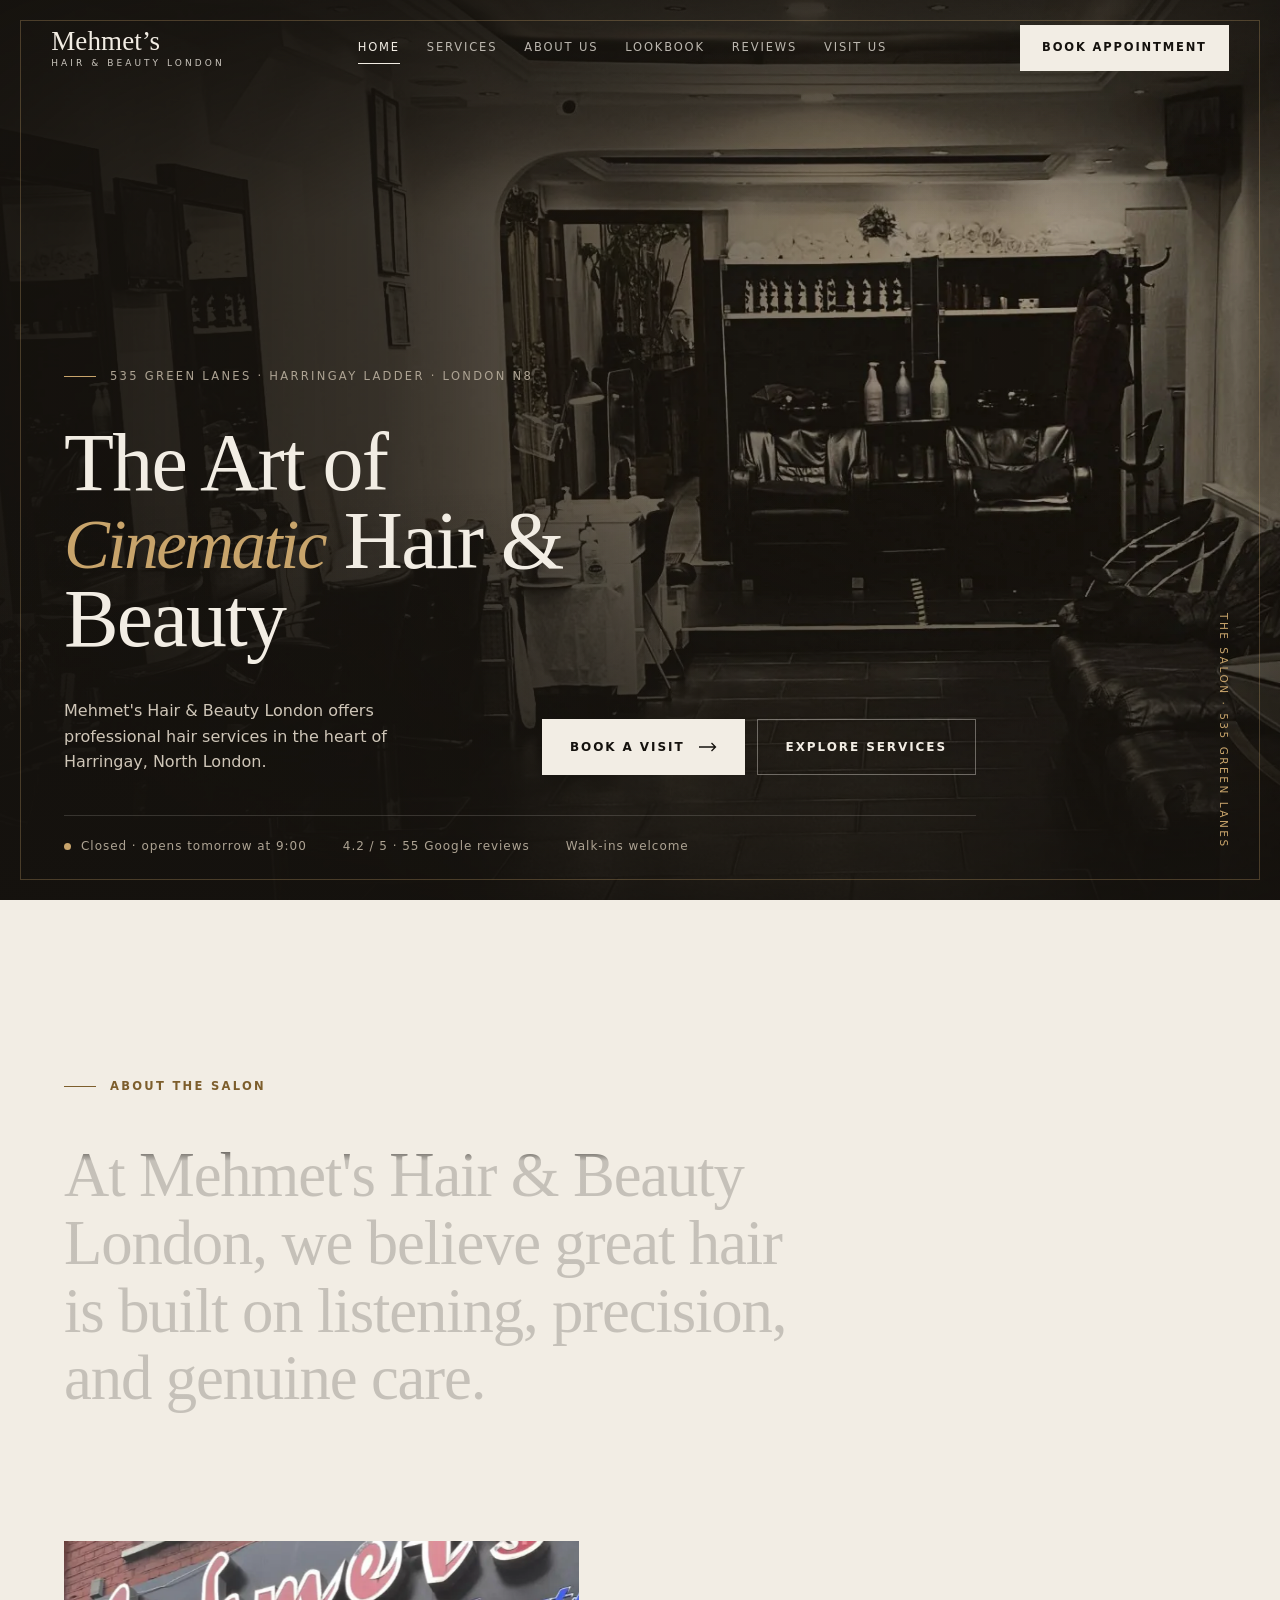
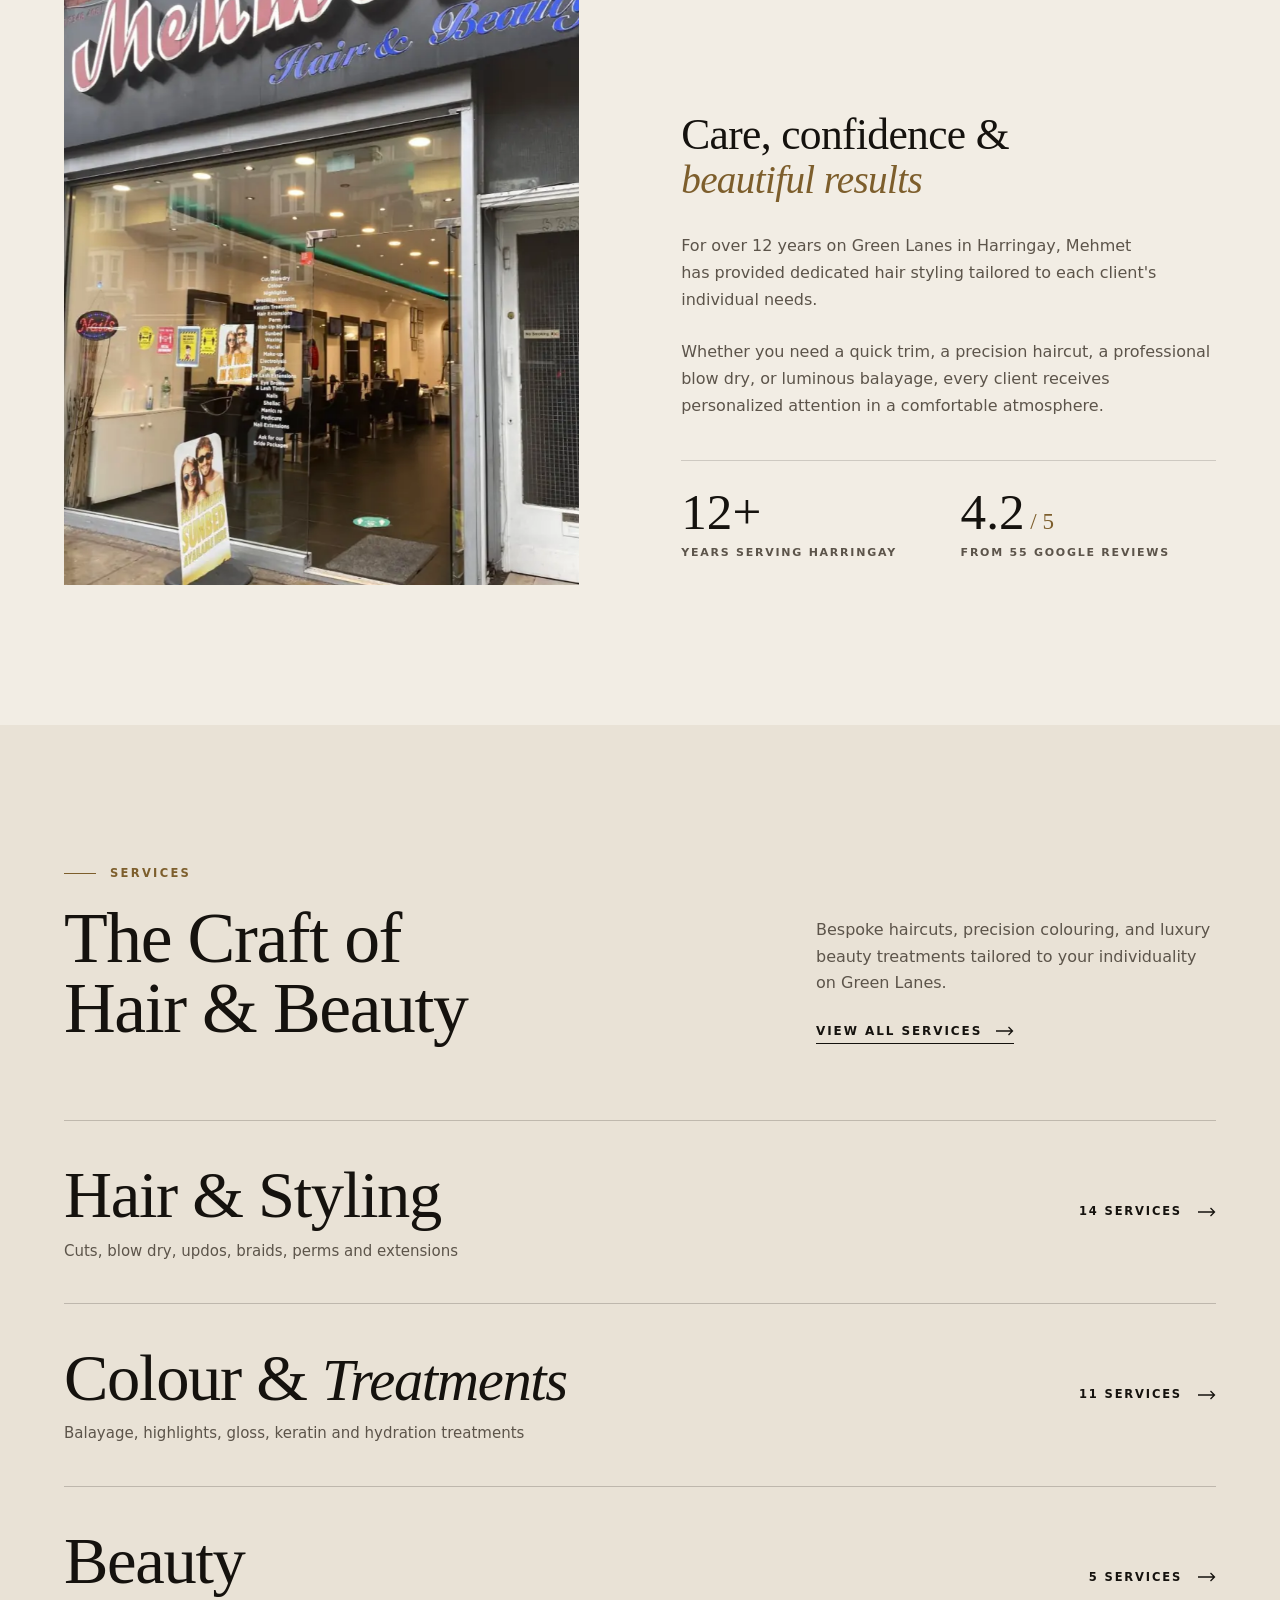
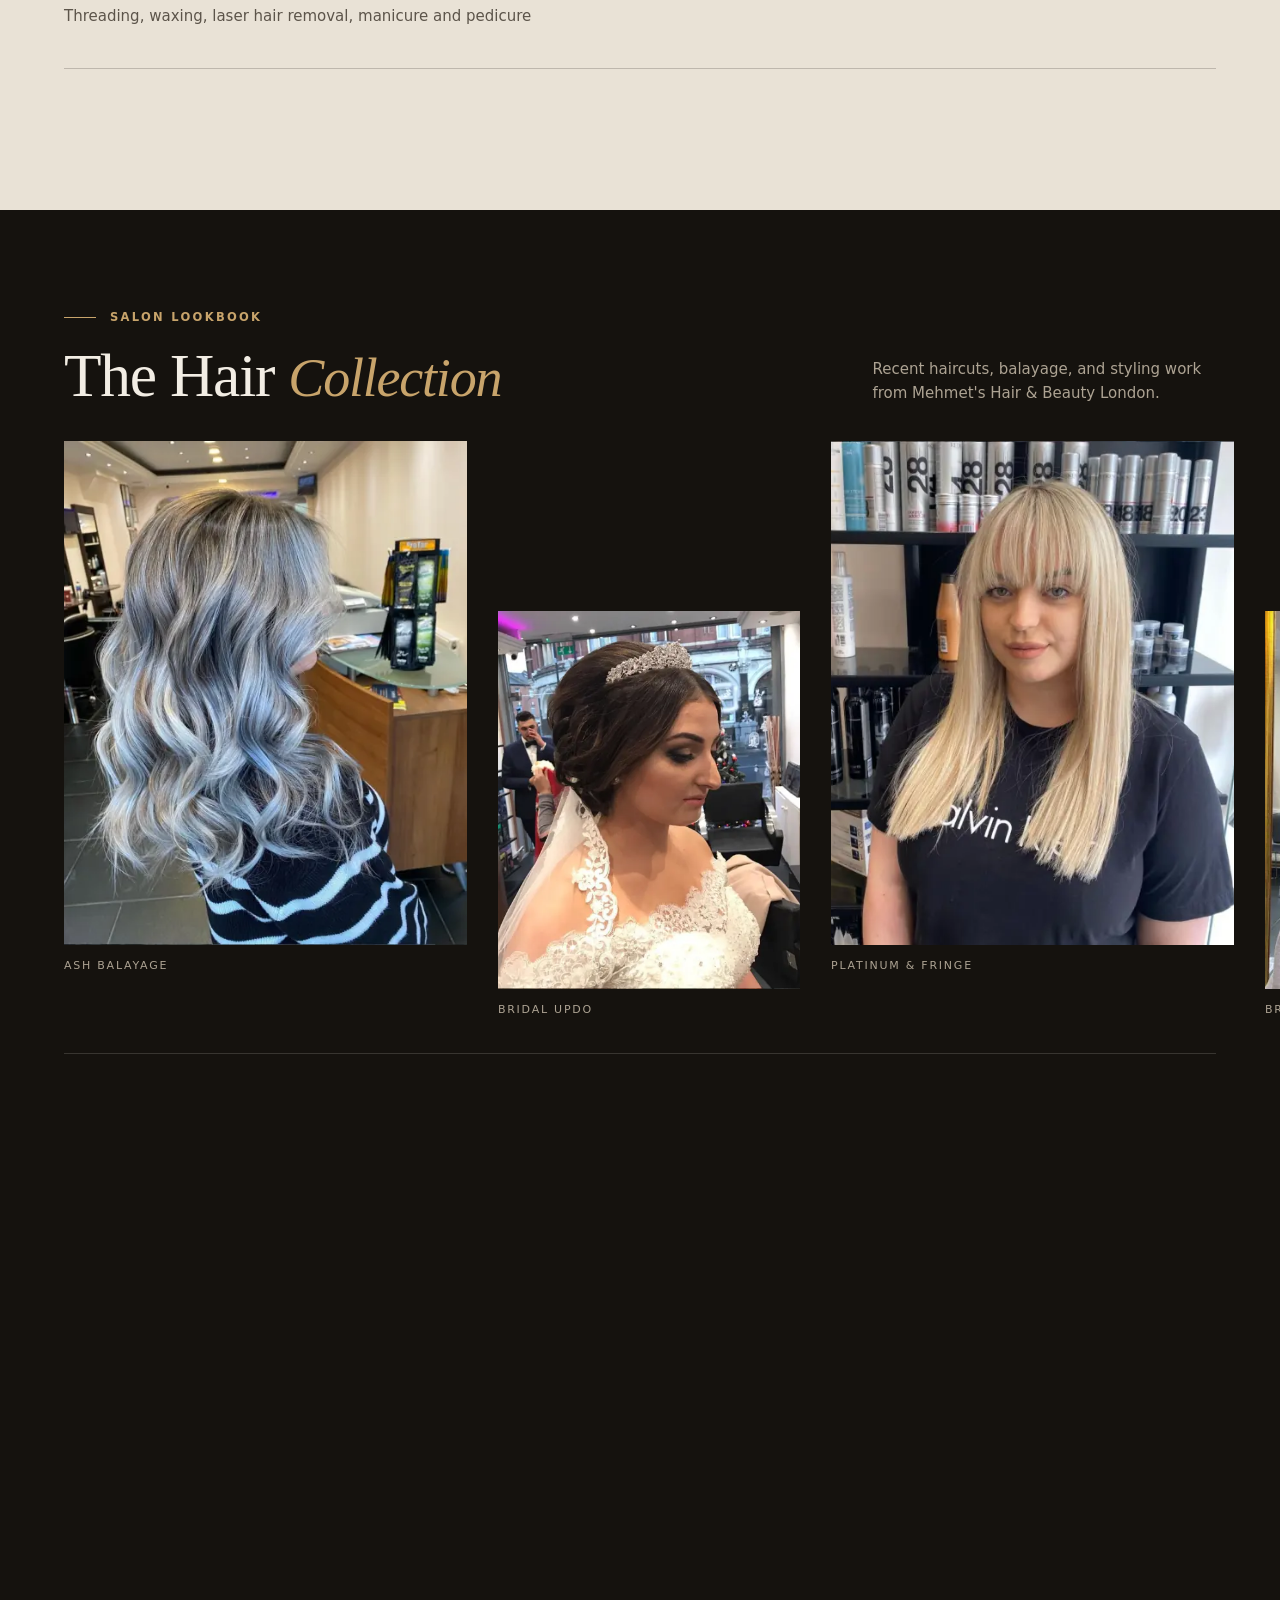
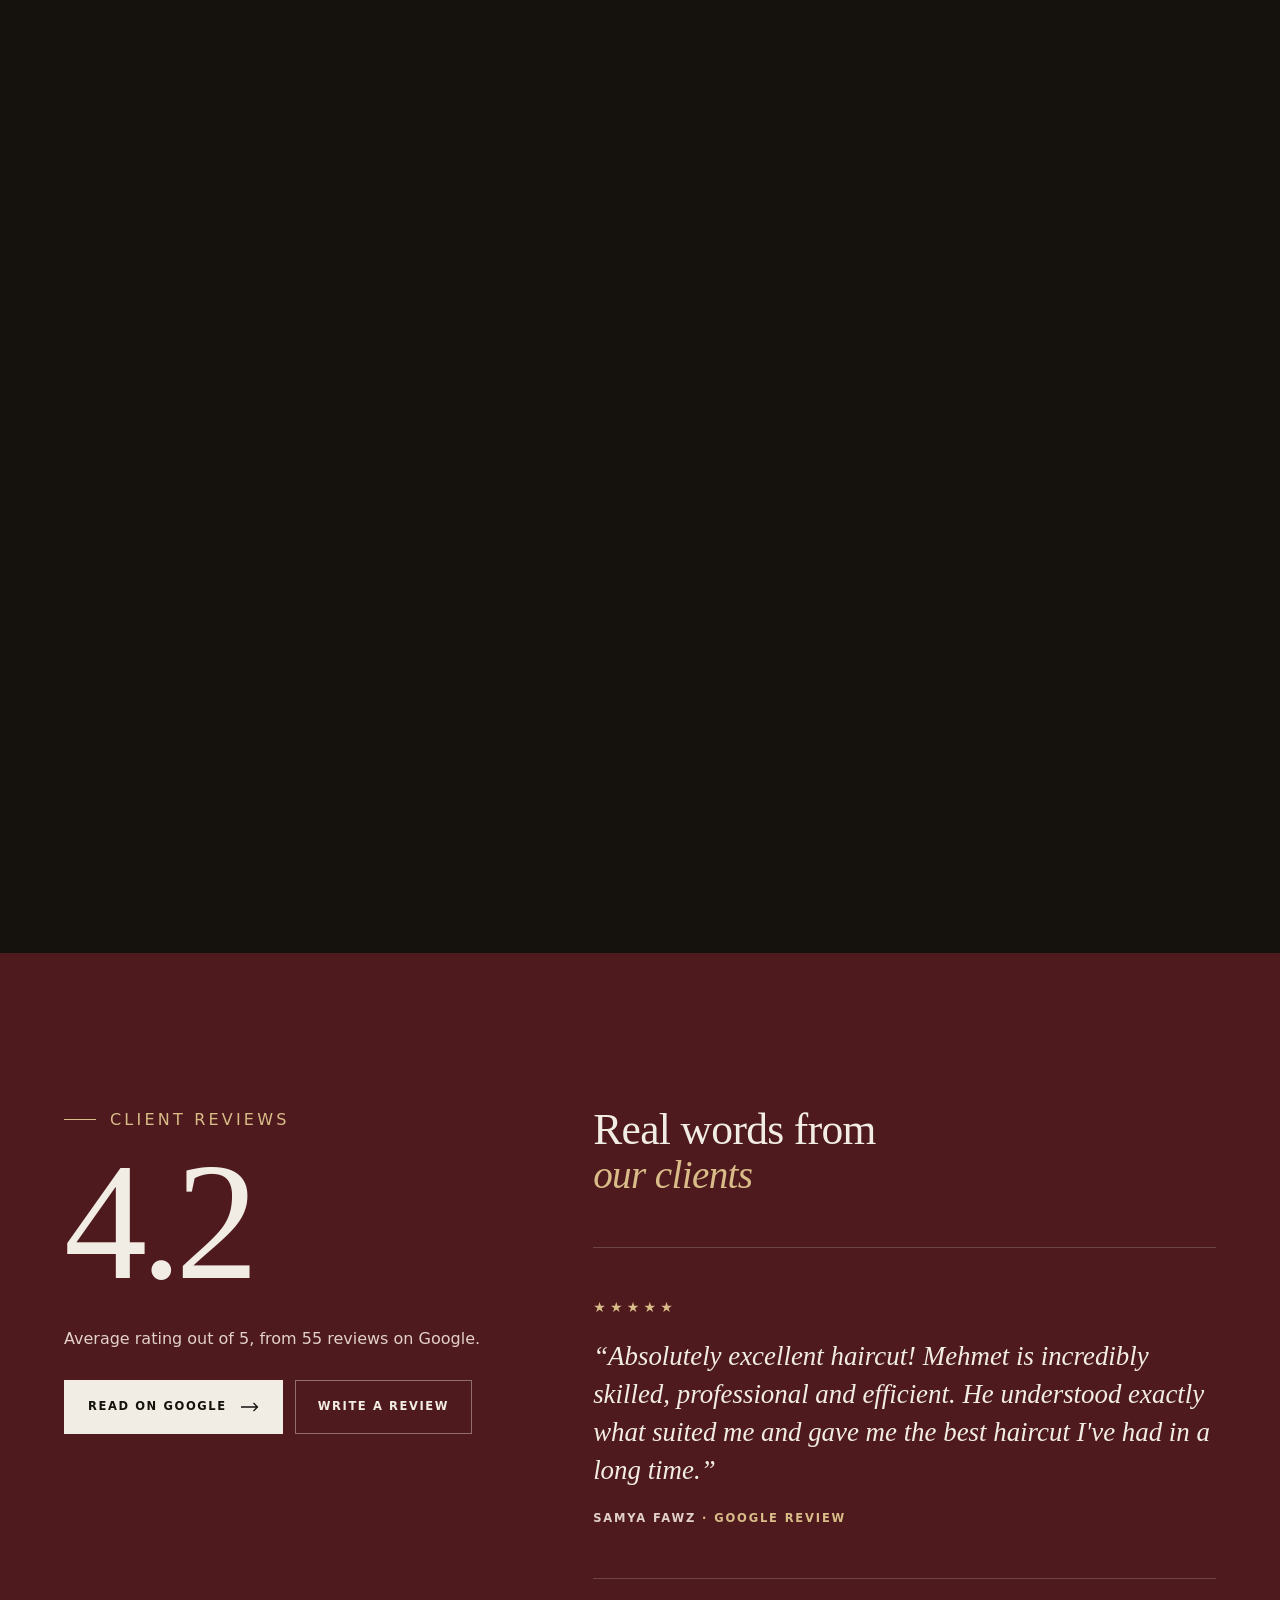
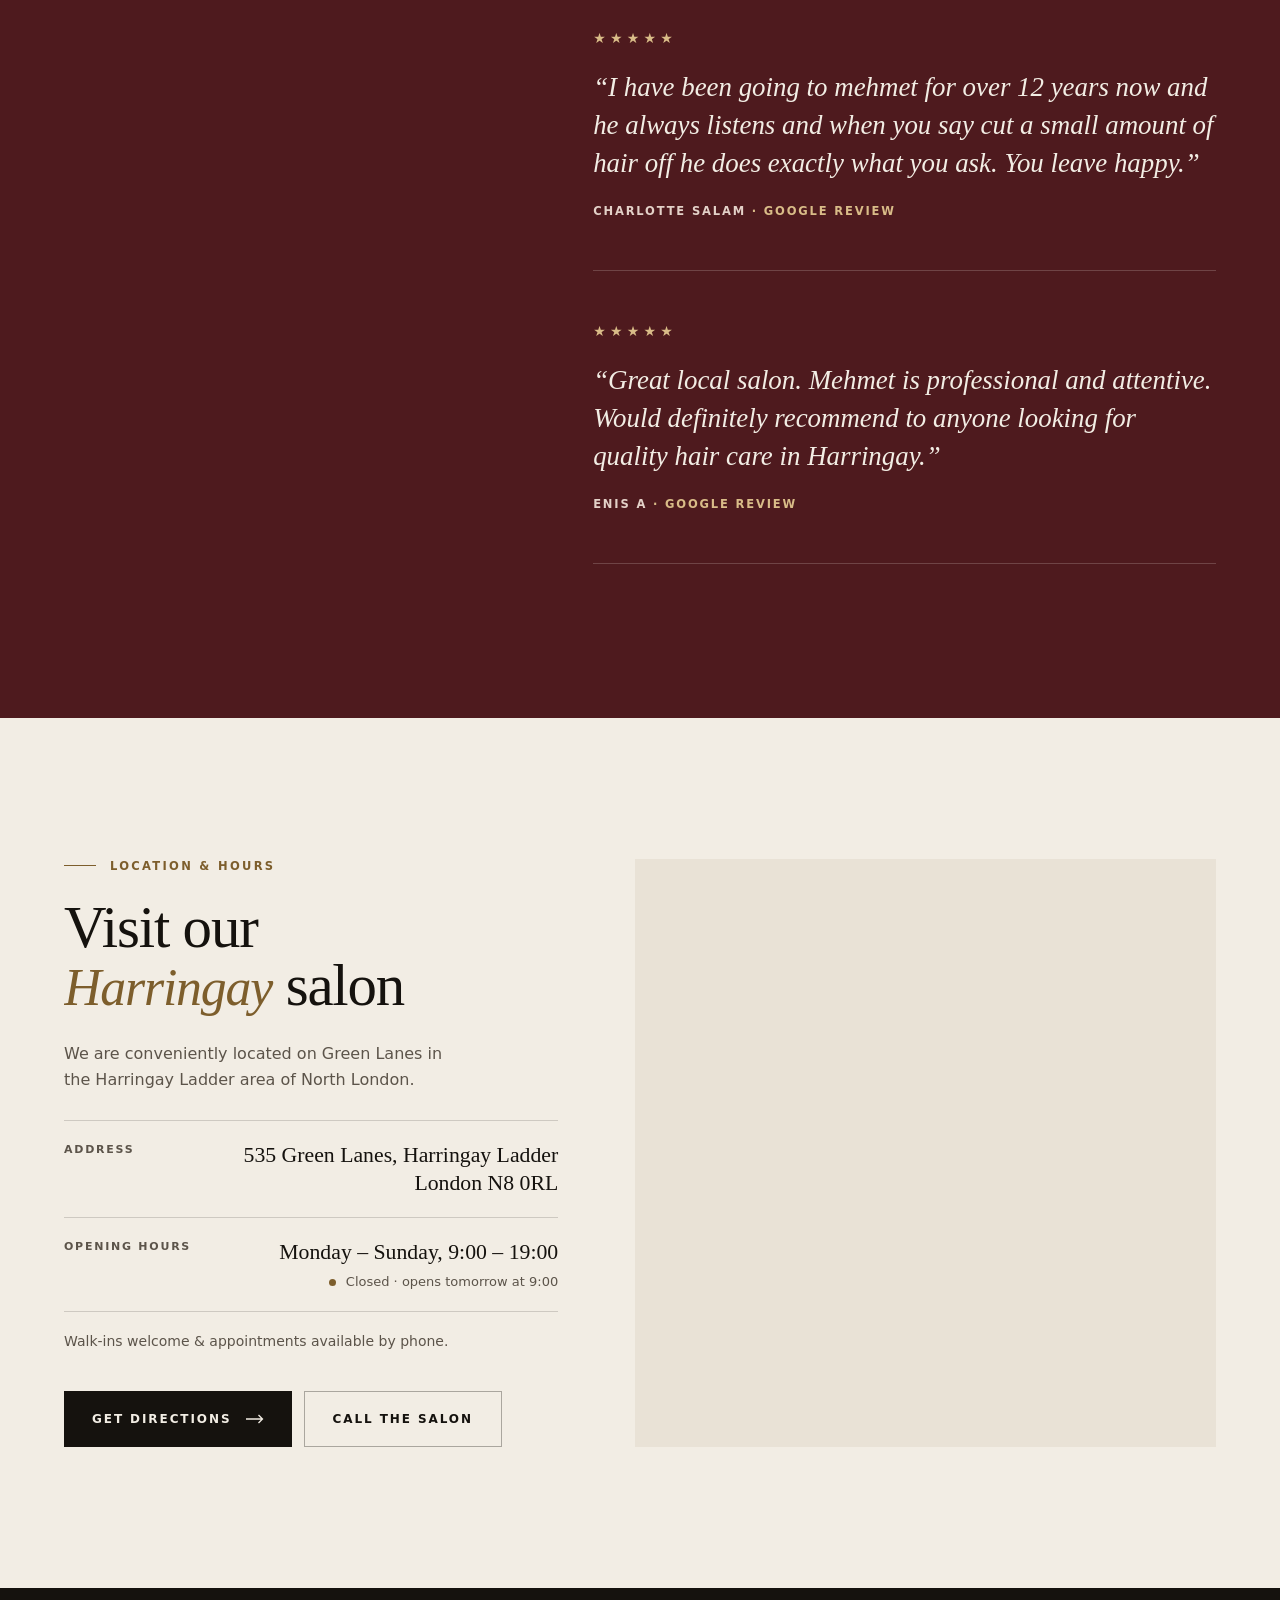
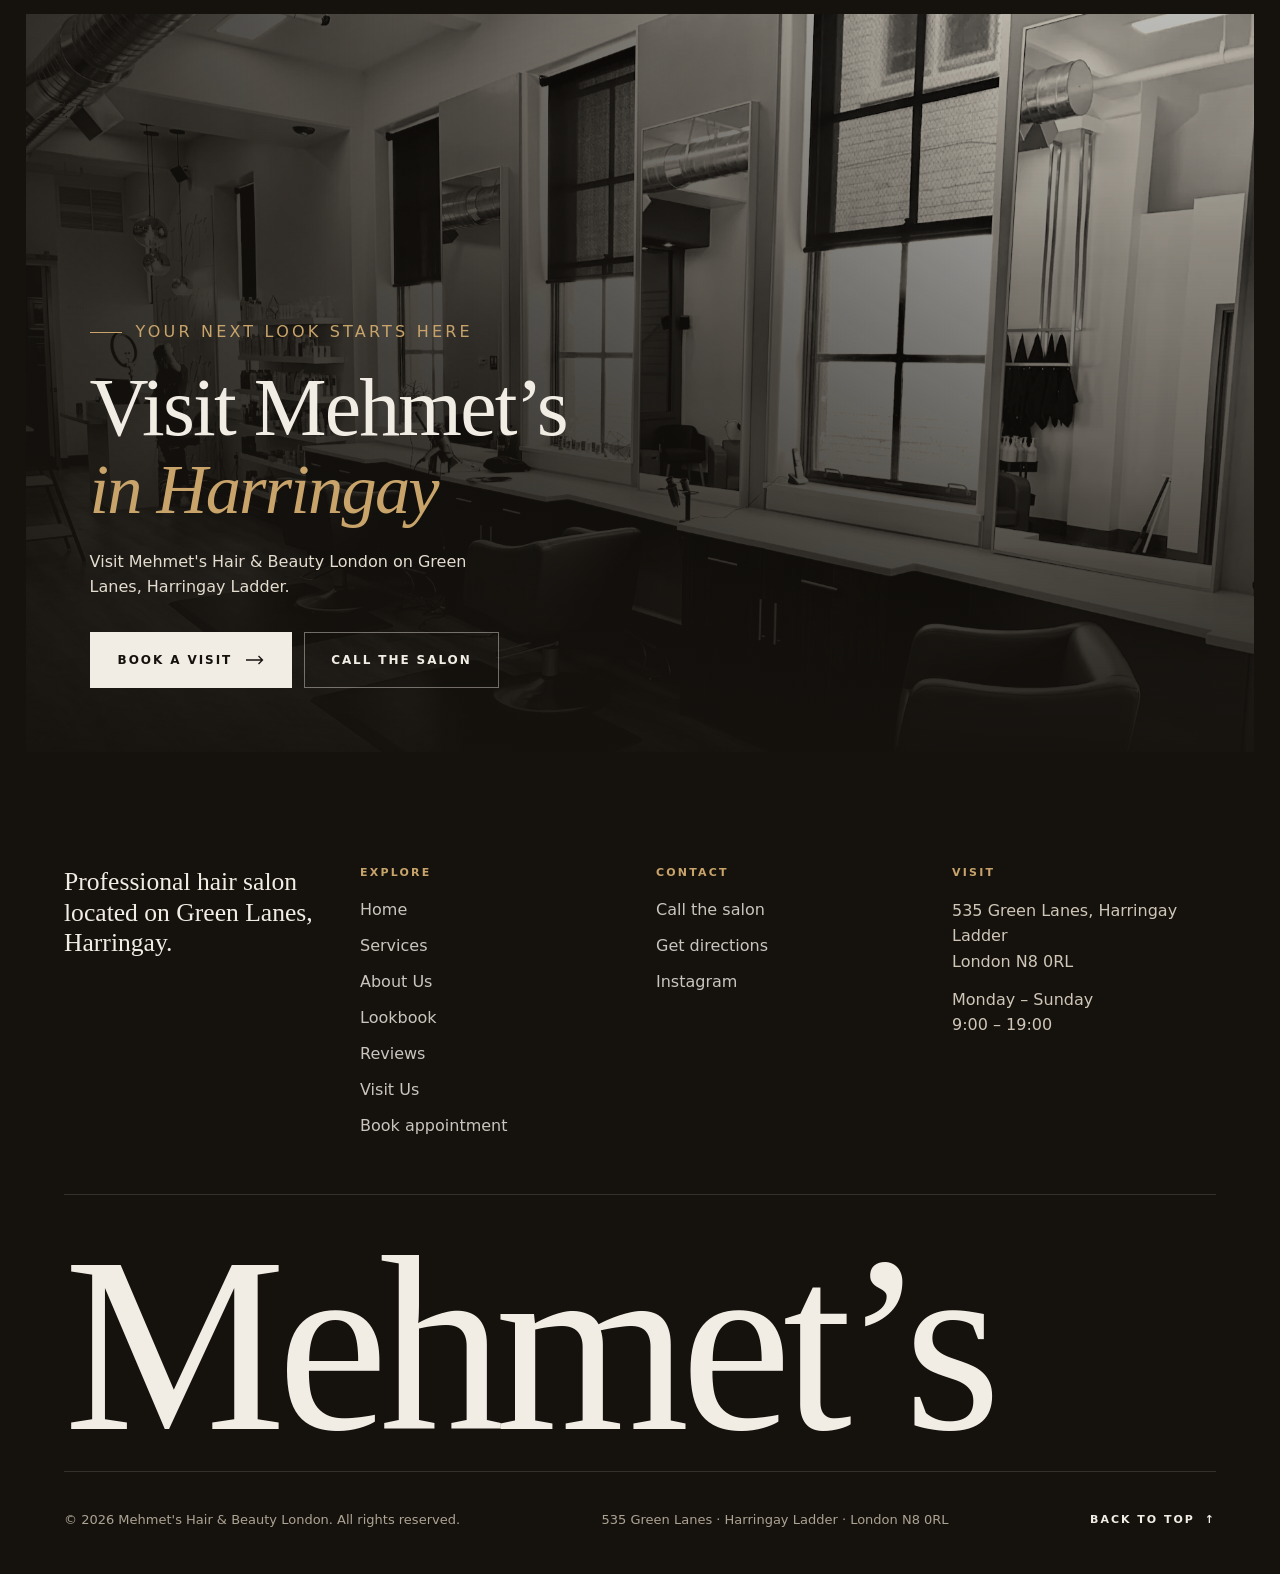
==== commit c13a7abb: "Fix salon Google Maps links and location Co-Authored-By: Claude Sonnet 5 <noreply@anthropic.com>" ====
--- a/index.html
+++ b/index.html
@@ -417,7 +417,7 @@
     </div>
     <div class="visit__map" data-reveal="mask">
       <iframe class="map-embed" title="Map showing Mehmet's Hair &amp; Beauty London at 535 Green Lanes, London N8 0RL"
-              src="https://maps.google.com/maps?q=place_id:ChIJRani9_MbdkgRm6W9HlGE5A0&amp;z=16&amp;output=embed"
+              src="https://maps.google.com/maps?q=Mehmet%27s%20Hair%20%26%20Beauty%20London%2C%20535%20Green%20Lanes%2C%20Harringay%20Ladder%2C%20London%20N8%200RL%2C%20United%20Kingdom&amp;z=16&amp;output=embed"
               loading="lazy"></iframe>
     </div>
   </div>
